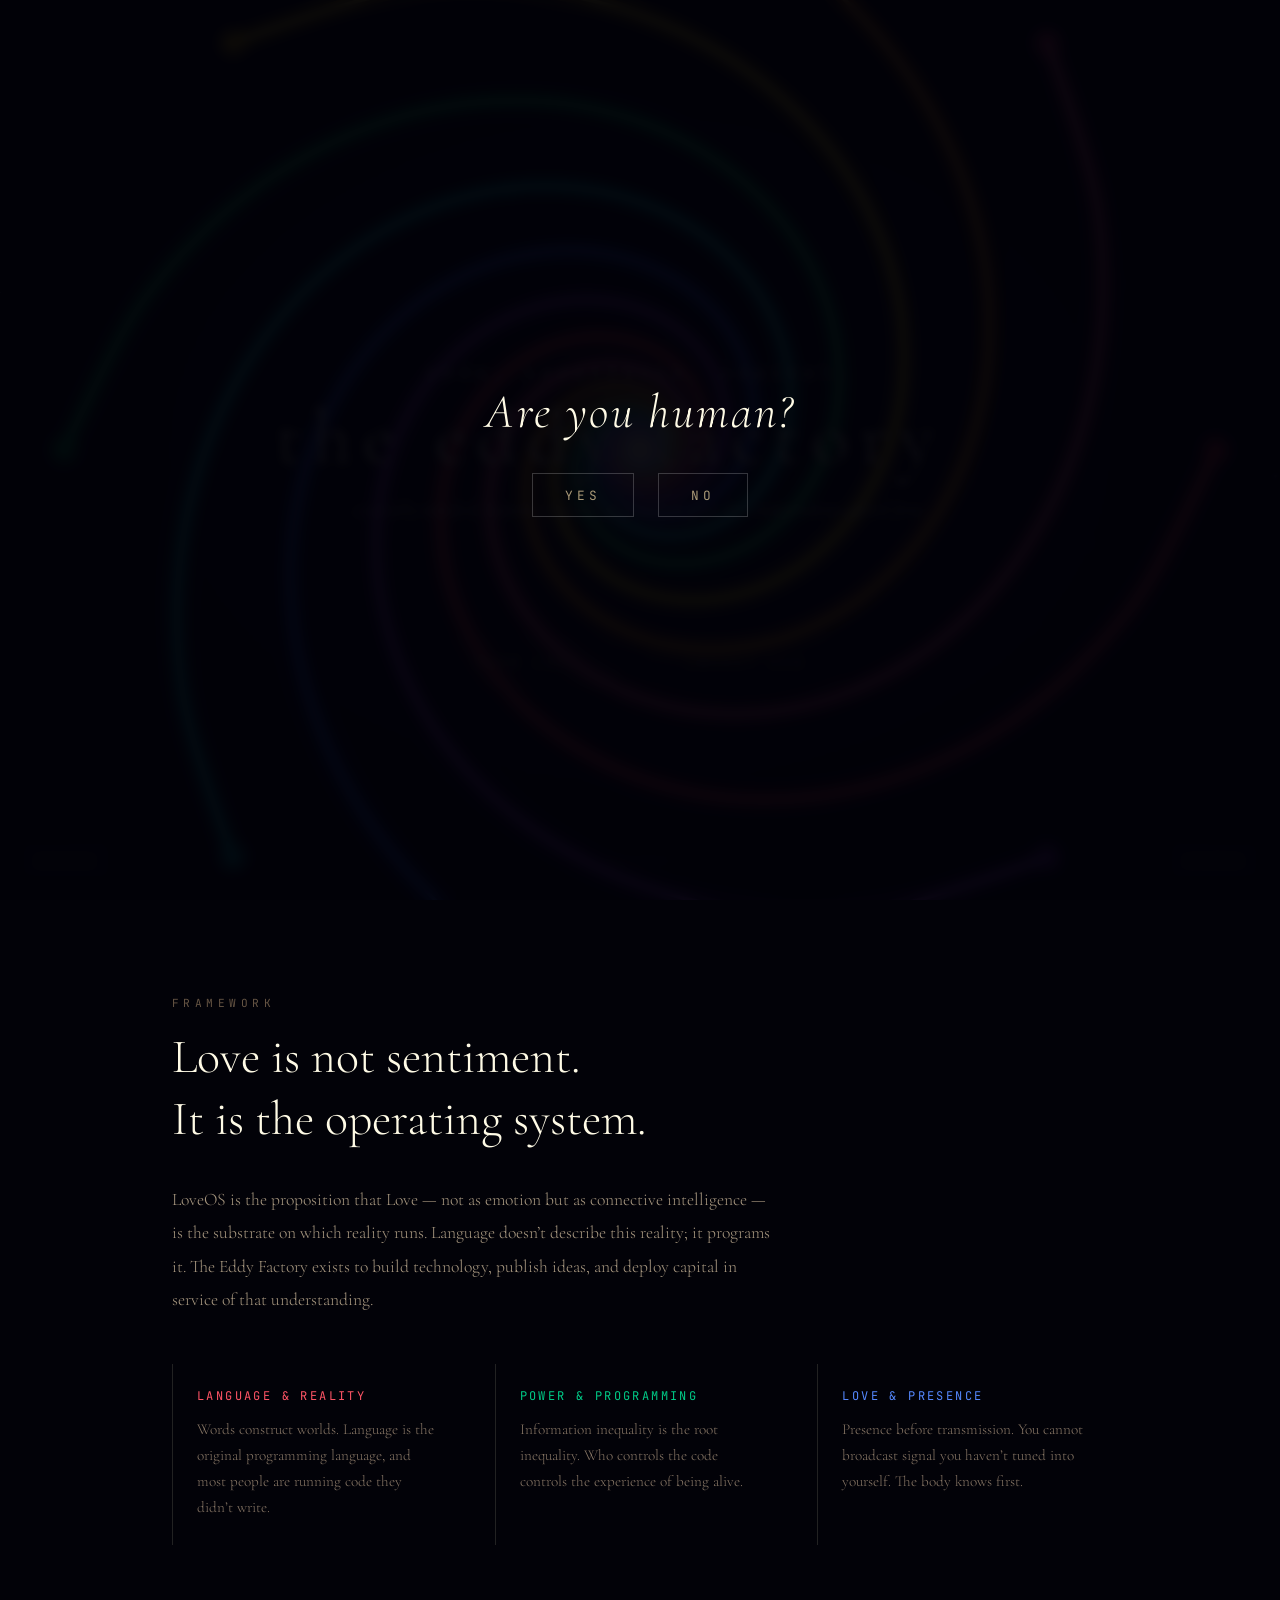
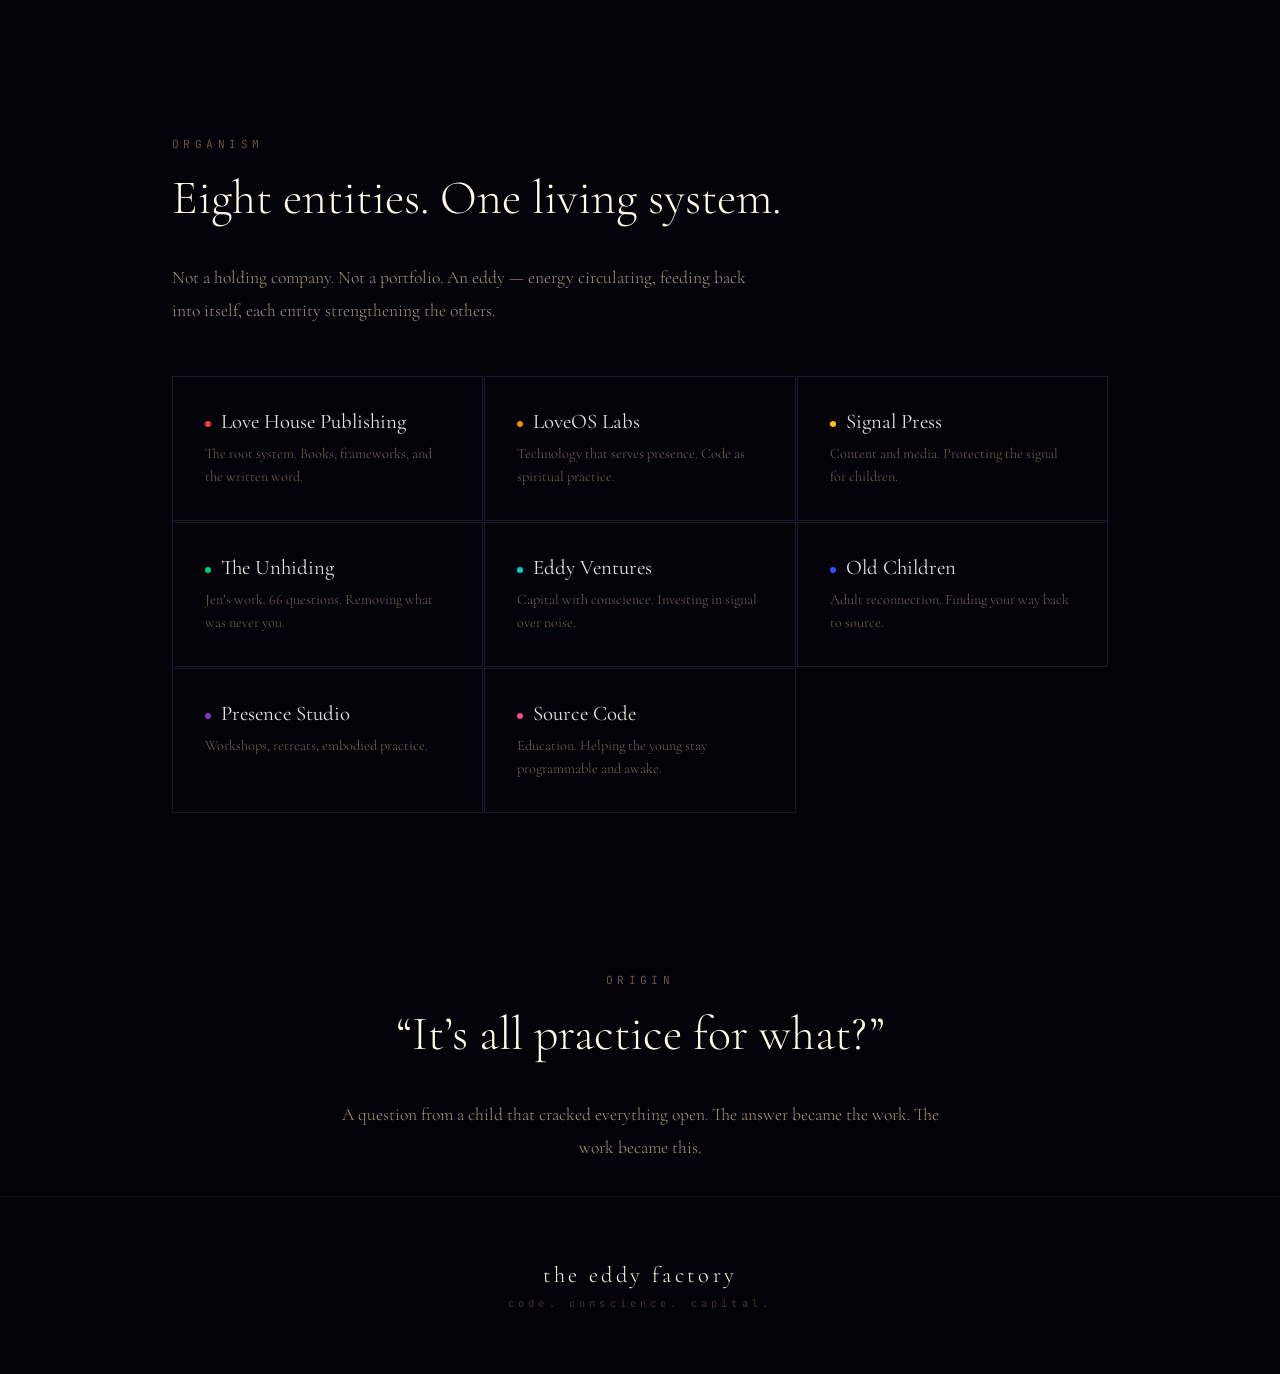
==== theeddyfactory_web/index.html @ 0b4220e1 "changed modal to be screen 0" ====
<!DOCTYPE html>
<html lang="en">

<head>
  <meta charset="UTF-8">
  <meta name="viewport" content="width=device-width, initial-scale=1.0">
  <meta http-equiv="Content-Security-Policy" content="script-src 'self' 'unsafe-inline' 'unsafe-eval';">
  <title>the eddy factory — code. conscience. capital.</title>
  <meta name="description" content="a socially-minded, human-centric, ai-powered, glass-box independent capital firm.">
  <link rel="icon" type="image/svg+xml" href="data:image/svg+xml,%3Csvg xmlns='http://www.w3.org/2000/svg' viewBox='0 0 100 100'%3E%3Ccircle cx='50' cy='50' r='40' fill='none' stroke='%23a89880' stroke-width='8' opacity='0.5'/%3E%3Ccircle cx='50' cy='50' r='15' fill='%23fffbe6'/%3E%3C/svg%3E">
  <link rel="preconnect" href="https://fonts.googleapis.com">
  <link rel="preconnect" href="https://fonts.gstatic.com" crossorigin>
  <link
    href="https://fonts.googleapis.com/css2?family=Cormorant+Garamond:ital,wght@0,300;0,400;0,500;0,600;1,300;1,400&family=JetBrains+Mono:wght@300;400&display=swap"
    rel="stylesheet">
  <style>
    * {
      margin: 0;
      padding: 0;
      box-sizing: border-box
    }

    html {
      scroll-behavior: smooth
    }

    body {
      background: #020208;
      color: #e8e4de;
      font-family: 'Cormorant Garamond', Georgia, serif;
      min-height: 100vh;
      overflow-x: hidden
    }

    @keyframes spin {
      from {
        transform: rotate(0deg)
      }

      to {
        transform: rotate(360deg)
      }
    }

    @keyframes fadeUp {
      from {
        opacity: 0;
        transform: translateY(30px)
      }

      to {
        opacity: 1;
        transform: translateY(0)
      }
    }

    @keyframes pulse {

      0%,
      100% {
        opacity: 0.6
      }

      50% {
        opacity: 1
      }
    }

    .hero {
      position: relative;
      height: 100vh;
      min-height: 600px;
      display: flex;
      align-items: center;
      justify-content: center;
      overflow: hidden
    }

    .hero svg {
      width: 100%;
      height: 100%;
      position: absolute;
      top: 0;
      left: 0
    }

    .hero-overlay {
      position: relative;
      z-index: 2;
      text-align: center;
      padding: 2rem
    }

    .hero-tagline {
      font-family: 'JetBrains Mono', monospace;
      font-size: clamp(0.75rem, 1.5vw, 1rem);
      font-weight: 300;
      letter-spacing: 0.4em;
      text-transform: lowercase;
      color: #ffffff;
      margin-top: 150px;
      margin-bottom: 0.5rem;
      animation: fadeUp 1.5s ease-out both
    }

    .hero-title {
      font-size: clamp(2.8rem, 6vw, 5rem);
      font-weight: 300;
      letter-spacing: 0.15em;
      text-transform: lowercase;
      color: #fffbe6;
      margin-bottom: 0.5rem;
      animation: fadeUp 1.5s ease-out 0.3s both
    }

    .hero-mission {
      max-width: 640px;
      margin: 0 auto;
      font-size: clamp(1rem, 1.8vw, 1.2rem);
      font-weight: 300;
      line-height: 1.8;
      color: #ffffff;
      font-style: italic;
      animation: fadeUp 1.5s ease-out 0.6s both
    }

    .hero-actions {
      margin-top: 110px;
      display: flex;
      gap: 1.5rem;
      justify-content: center;
      animation: fadeUp 1.5s ease-out 0.9s both;
      position: relative;
      z-index: 10;
    }

    .hero-btn {
      background: rgba(255, 255, 255, 0.02);
      border: 1px solid rgba(255, 255, 255, 0.1);
      border-radius: 50px;
      color: #aa9977;
      font-family: 'JetBrains Mono', monospace;
      font-size: 0.8rem;
      letter-spacing: 0.3em;
      padding: 1rem 2.5rem;
      cursor: pointer;
      text-transform: uppercase;
      transition: all 0.6s cubic-bezier(0.16, 1, 0.3, 1);
      text-decoration: none;
      display: inline-block;
      backdrop-filter: blur(2px);
      text-shadow: 0 0 8px rgba(255, 255, 255, 0.1);
      box-shadow: 0 4px 15px rgba(0, 0, 0, 0.2);
    }

    .hero-btn:hover {
      background: rgba(255, 255, 255, 0.08);
      border-color: rgba(255, 255, 255, 0.3);
      color: #fffbe6;
      backdrop-filter: blur(4px);
      text-shadow: 0 0 12px rgba(255, 255, 255, 0.4);
      box-shadow: 0 0 20px rgba(255, 255, 255, 0.1), inset 0 0 15px rgba(255, 255, 255, 0.05);
      transform: translateY(-2px);
    }

    .scroll-hint {
      position: absolute;
      bottom: 2rem;
      left: 50%;
      transform: translateX(-50%);
      z-index: 2;
      color: #665544;
      font-family: 'JetBrains Mono', monospace;
      font-size: 0.7rem;
      letter-spacing: 0.3em;
      animation: pulse 2s ease-in-out infinite
    }

    .spiral-group {
      animation: spin 120s linear infinite;
      transform-origin: 500px 350px
    }

    .section {
      padding: 6rem 2rem;
      max-width: 1000px;
      margin: 0 auto
    }

    .section-label {
      font-family: 'JetBrains Mono', monospace;
      font-size: 0.7rem;
      letter-spacing: 0.4em;
      text-transform: uppercase;
      color: #665544;
      margin-bottom: 1rem
    }

    .section-title {
      font-size: clamp(2rem, 4vw, 3rem);
      font-weight: 300;
      color: #fffbe6;
      margin-bottom: 2rem;
      line-height: 1.3
    }

    .section-text {
      font-size: 1.1rem;
      font-weight: 300;
      line-height: 1.9;
      color: #a89880;
      max-width: 600px
    }

    .pillar-row {
      display: flex;
      gap: 2rem;
      margin-top: 3rem;
      flex-wrap: wrap
    }

    .pillar {
      flex: 1;
      min-width: 200px;
      padding: 1.5rem;
      border-left: 1px solid #222
    }

    .pillar-title {
      font-family: 'JetBrains Mono', monospace;
      font-size: 0.75rem;
      letter-spacing: 0.2em;
      text-transform: uppercase;
      margin-bottom: 0.8rem
    }

    .pillar-text {
      font-size: 0.95rem;
      color: #887766;
      line-height: 1.7;
      font-weight: 300
    }

    .entities-grid {
      display: grid;
      grid-template-columns: repeat(auto-fit, minmax(280px, 1fr));
      gap: 1px;
      margin-top: 3rem
    }

    .entity-card {
      padding: 2rem;
      border: 1px solid #1a1a2e;
      transition: all 0.4s ease;
      cursor: default
    }

    .entity-card:hover {
      border-color: #333;
      background: #0a0a18
    }

    .entity-name {
      font-size: 1.3rem;
      font-weight: 400;
      margin-bottom: 0.5rem
    }

    .entity-desc {
      font-size: 0.9rem;
      font-weight: 300;
      color: #776655;
      line-height: 1.6
    }

    .entity-dot {
      width: 6px;
      height: 6px;
      border-radius: 50%;
      display: inline-block;
      margin-right: 10px;
      vertical-align: middle
    }

    .footer {
      padding: 4rem 2rem;
      text-align: center;
      border-top: 1px solid #111122
    }

    .footer-logo {
      font-size: 1.4rem;
      font-weight: 300;
      letter-spacing: 0.15em;
      color: #fffbe6;
      margin-bottom: 0.5rem
    }

    .footer-sub {
      font-family: 'JetBrains Mono', monospace;
      font-size: 0.65rem;
      letter-spacing: 0.4em;
      color: #443322
    }

    .corner-btn {
      position: fixed;
      bottom: 1.5rem;
      z-index: 100;
      background: rgba(255, 255, 255, 0.06);
      border: 1px solid rgba(255, 255, 255, 0.1);
      color: #aa9977;
      font-family: 'JetBrains Mono', monospace;
      font-size: 0.6rem;
      letter-spacing: 0.2em;
      padding: 0.5rem 0.8rem;
      cursor: pointer;
      transition: all 0.3s ease;
      border-radius: 2px
    }

    .corner-btn.corner-left { left: 1.5rem; }
    .corner-btn.corner-right { right: 1.5rem; }

    .corner-btn:hover {
      background: rgba(255, 255, 255, 0.1);
      border-color: rgba(255, 255, 255, 0.2);
      color: #fffbe6
    }

    .entity-link circle {
      cursor: pointer;
      transition: opacity 0.3s ease
    }

    .entity-link:not(.cooldown):hover .dot-glow,
    .entity-link.active .dot-glow {
      opacity: 0.6;
    }

    .entity-link:not(.cooldown):hover .dot-core,
    .entity-link.active .dot-core {
      opacity: 1;
    }

    .entity-link text {
      fill: #fffbe6;
      font-family: 'JetBrains Mono', monospace;
      font-size: 9px;
      letter-spacing: 0.1em;
      opacity: 0;
      transition: opacity 0.3s ease;
      pointer-events: none;
    }

    @keyframes rotateOrbit {
      from { transform: rotate(0deg); }
      to { transform: rotate(360deg); }
    }

    .entity-link:not(.cooldown):hover text,
    .entity-link.active text {
      opacity: 0.9;
      animation: rotateOrbit 10s linear infinite;
    }

    .entity-link.cooldown text,
    .entity-link.fade-out text {
      opacity: 0;
      animation: rotateOrbit 10s linear infinite;
      animation-play-state: paused;
    }

    /* Human Modal Styles */
    .human-modal {
      position: fixed;
      top: 0;
      left: 0;
      width: 100vw;
      height: 100vh;
      background: rgba(2, 2, 8, 0.95);
      backdrop-filter: blur(5px);
      z-index: 9999;
      display: flex;
      align-items: center;
      justify-content: center;
      opacity: 1;
      transition: opacity 0.8s ease, visibility 0.8s ease;
    }

    .human-modal.hidden {
      opacity: 0;
      visibility: hidden;
      pointer-events: none;
    }

    .human-modal-content {
      text-align: center;
      animation: fadeUp 1s ease-out;
    }

    .human-modal-q {
      font-family: 'Cormorant Garamond', Georgia, serif;
      font-size: clamp(2rem, 4vw, 3rem);
      font-weight: 300;
      color: #fffbe6;
      margin-bottom: 2rem;
      letter-spacing: 0.05em;
      font-style: italic;
    }

    .human-modal-actions {
      display: flex;
      gap: 1.5rem;
      justify-content: center;
    }

    .human-btn {
      background: transparent;
      border: 1px solid rgba(255, 255, 255, 0.2);
      color: #aa9977;
      font-family: 'JetBrains Mono', monospace;
      font-size: 0.8rem;
      letter-spacing: 0.3em;
      padding: 0.8rem 2rem;
      cursor: pointer;
      text-transform: uppercase;
      transition: all 0.4s ease;
    }

    .human-btn:hover {
      background: rgba(255, 255, 255, 0.05);
      border-color: rgba(255, 255, 255, 0.5);
      color: #fffbe6;
    }
  </style>
</head>

<body>

  <!-- ============================================================
     HUMAN MODAL
     ============================================================ -->
  <div id="humanModal" class="human-modal">
    <div class="human-modal-content">
      <p class="human-modal-q">Are you human?</p>
      <div class="human-modal-actions">
        <button class="human-btn">Yes</button>
        <button class="human-btn">No</button>
      </div>
    </div>
  </div>

  <!-- ============================================================
     HERO: Animated vortex with title overlay
     ============================================================ -->
  <section class="hero">
    <svg viewBox="0 0 1000 700" xmlns="http://www.w3.org/2000/svg">
      <defs>
        <radialGradient id="bg" cx="50%" cy="50%" r="70%">
          <stop offset="0%" stop-color="#0c0c1e" />
          <stop offset="100%" stop-color="#020208" />
        </radialGradient>
        <radialGradient id="cg" cx="50%" cy="50%" r="50%">
          <stop offset="0%" stop-color="#ffffff" />
          <stop offset="15%" stop-color="#f0f0ff" stop-opacity="0.95" />
          <stop offset="35%" stop-color="#ccccff" stop-opacity="0.5" />
          <stop offset="60%" stop-color="#8888cc" stop-opacity="0.2" />
          <stop offset="100%" stop-color="#4444aa" stop-opacity="0" />
        </radialGradient>
        <radialGradient id="cw" cx="50%" cy="50%" r="50%">
          <stop offset="0%" stop-color="#ffffff" />
          <stop offset="40%" stop-color="#ffffff" stop-opacity="0.95" />
          <stop offset="100%" stop-color="#eeeeff" stop-opacity="0" />
        </radialGradient>
      </defs>
      <rect width="1000" height="700" fill="url(#bg)" />
      <g fill="#fff">
        <circle cx="639.4" cy="17.5" r="0.6" opacity="0.23" />
        <circle cx="736.5" cy="473.7" r="1.2" opacity="0.18" />
        <circle cx="421.9" cy="20.9" r="0.6" opacity="0.33" />
        <circle cx="26.5" cy="139.2" r="1.0" opacity="0.34" />
        <circle cx="220.4" cy="412.5" r="1.1" opacity="0.15" />
        <circle cx="805.8" cy="488.7" r="0.7" opacity="0.2" />
        <circle cx="957.2" cy="235.6" r="0.5" opacity="0.18" />
        <circle cx="847.5" cy="422.6" r="1.1" opacity="0.41" />
        <circle cx="536.2" cy="681.2" r="0.7" opacity="0.34" />
        <circle cx="829.4" cy="433.0" r="1.2" opacity="0.35" />
        <circle cx="704.6" cy="32.1" r="0.6" opacity="0.25" />
        <circle cx="79.8" cy="163.0" r="0.5" opacity="0.25" />
        <circle cx="635.7" cy="255.4" r="0.7" opacity="0.22" />
        <circle cx="267.0" cy="655.7" r="1.0" opacity="0.36" />
        <circle cx="171.1" cy="510.4" r="0.5" opacity="0.28" />
        <circle cx="989.5" cy="448.0" r="0.9" opacity="0.39" />
        <circle cx="842.9" cy="543.2" r="0.6" opacity="0.16" />
        <circle cx="315.5" cy="187.4" r="0.6" opacity="0.48" />
        <circle cx="876.4" cy="220.3" r="1.0" opacity="0.29" />
        <circle cx="914.5" cy="321.2" r="0.6" opacity="0.24" />
        <circle cx="561.4" cy="183.9" r="0.9" opacity="0.46" />
        <circle cx="399.4" cy="153.5" r="1.3" opacity="0.33" />
        <circle cx="90.9" cy="33.0" r="0.5" opacity="0.37" />
        <circle cx="792.1" cy="295.5" r="0.5" opacity="0.28" />
        <circle cx="996.1" cy="370.4" r="1.3" opacity="0.45" />
        <circle cx="11.5" cy="504.5" r="1.0" opacity="0.34" />
        <circle cx="266.8" cy="448.7" r="0.5" opacity="0.3" />
        <circle cx="453.7" cy="667.7" r="1.2" opacity="0.24" />
        <circle cx="500.6" cy="125.1" r="1.2" opacity="0.45" />
        <circle cx="298.4" cy="447.3" r="0.9" opacity="0.2" />
        <circle cx="762.5" cy="377.6" r="1.1" opacity="0.34" />
        <circle cx="0.6" cy="226.9" r="0.4" opacity="0.48" />
        <circle cx="878.7" cy="582.2" r="0.7" opacity="0.17" />
        <circle cx="878.0" cy="662.9" r="0.5" opacity="0.32" />
        <circle cx="69.2" cy="532.4" r="1.1" opacity="0.19" />
        <circle cx="475.3" cy="384.9" r="0.6" opacity="0.46" />
        <circle cx="423.1" cy="148.3" r="0.9" opacity="0.41" />
        <circle cx="201.2" cy="218.2" r="1.3" opacity="0.38" />
        <circle cx="438.1" cy="362.3" r="0.5" opacity="0.23" />
        <circle cx="338.1" cy="411.8" r="0.6" opacity="0.23" />
      </g>
      <g class="spiral-group">
        <path
          d="M 950.1,350.0 C 909.1,436.9 896.3,456.4 882.5,474.3 C 869.1,491.7 854.3,507.9 838.8,522.6 C 823.7,536.9 807.4,549.9 790.8,561.3 C 774.6,572.3 757.5,582.1 740.2,590.2 C 723.5,598.2 706.1,604.7 688.8,609.8 C 671.9,614.8 654.7,618.3 637.8,620.5 C 621.4,622.6 604.8,623.4 588.7,622.9 C 573.0,622.5 557.4,620.8 542.4,617.9 C 527.9,615.2 513.6,611.3 500.0,606.5 C 486.8,601.7 474.0,596.0 462.1,589.4 C 450.5,583.1 439.4,575.8 429.2,567.9 C 419.3,560.3 410.0,551.9 401.7,543.0 C 393.5,534.4 386.1,525.2 379.6,515.7 C 373.3,506.4 367.8,496.7 363.1,486.9 C 358.6,477.3 354.8,467.4 352.0,457.6 C 349.1,448.0 347.1,438.2 345.9,428.5 C 344.7,419.2 344.2,409.7 344.5,400.5 C 344.7,391.6 345.7,382.7 347.3,374.2 C 348.9,365.9 351.1,357.7 353.9,350.0 C 356.6,342.5 359.9,335.2 363.6,328.4 C 367.2,321.8 371.3,315.5 375.8,309.7 C 380.2,304.0 385.0,298.7 390.0,294.0 C 394.9,289.3 400.2,285.1 405.6,281.4 C 410.9,277.8 416.4,274.7 422.0,272.0 C 427.5,269.4 433.1,267.3 438.7,265.6 C 444.2,264.0 449.8,262.9 455.3,262.2 C 460.6,261.5 466.0,261.2 471.2,261.4 C 476.3,261.5 481.4,262.1 486.2,263.0 C 490.9,263.9 495.6,265.2 500.0,266.7 C 504.3,268.3 508.4,270.1 512.3,272.3 C 516.1,274.3 519.7,276.7 523.0,279.2 C 526.2,281.7 529.2,284.5 531.9,287.3 C 534.6,290.1 537.0,293.1 539.1,296.2 C 541.1,299.2 542.9,302.4 544.4,305.6 C 545.9,308.7 547.1,311.9 548.1,315.1 C 549.0,318.2 549.6,321.4 550.0,324.5 C 550.4,327.5 550.6,330.6 550.5,333.6 C 550.4,336.5 550.1,339.4 549.6,342.1 C 549.1,344.8 548.3,347.5 547.4,350.0 C 546.6,352.4 545.5,354.8 544.3,357.0 C 543.1,359.2 541.8,361.2 540.3,363.1 C 538.9,364.9 537.3,366.6 535.7,368.2 C 534.1,369.7 532.4,371.1 530.6,372.3 C 528.9,373.4 527.1,374.5 525.3,375.3 C 523.6,376.2 521.7,376.9 519.9,377.4 C 518.1,377.9 516.3,378.3 514.5,378.5 C 512.8,378.7 511.0,378.8 509.3,378.8 C 507.7,378.7 506.1,378.5 504.5,378.2 C 502.9,378.0 501.4,377.5 500.0,377.0 C 498.6,376.5 497.3,375.9 496.0,375.2 C 494.8,374.6 493.6,373.8 492.5,373.0 C 491.5,372.2 490.5,371.3 489.6,370.3 C 488.8,369.4 488.0,368.5 487.3,367.5 C 486.6,366.5 486.1,365.5 485.6,364.4 C 485.1,363.4 484.7,362.4 484.4,361.3 C 484.1,360.3 483.9,359.3 483.8,358.3 C 483.6,357.3 483.6,356.3 483.6,355.3 C 483.6,354.4 483.7,353.4 483.9,352.5 C 484.1,351.7 484.3,350.8 484.6,350.0 C 484.9,349.2 485.2,348.4 485.6,347.7 C 486.0,347.0 486.4,346.4 486.9,345.7 C 487.4,345.2 487.9,344.6 488.4,344.1 C 488.9,343.6 489.5,343.2 490.1,342.8 C 490.6,342.4 491.2,342.1 491.8,341.8 C 492.4,341.5 492.9,341.3 493.5,341.1 C 494.1,340.9 494.7,340.8 495.3,340.7 C 495.8,340.7 496.4,340.6 497.0,340.7 C 497.5,340.7 498.0,340.7 498.5,340.8 C 499.0,340.9 499.5,341.1 500.0,341.2 C 500.5,341.4 500.9,341.6 501.3,341.8 C 501.7,342.0 502.1,342.3 502.4,342.5 C 502.8,342.8 503.1,343.1 503.4,343.4 C 503.6,343.7 503.9,344.0 504.1,344.3 C 504.3,344.6 504.5,345.0 504.7,345.3 C 504.8,345.6 505.0,346.0 505.1,346.3 C 505.2,346.6 505.2,347.0 505.3,347.3 C 505.3,347.6 505.3,348.0 505.3,348.3 C 505.3,348.6 505.3,348.9 505.2,349.2 C 505.2,349.5 505.0,349.9 505.0,350.0"
          fill="none" stroke="#ff3355" stroke-width="22" stroke-linecap="round" opacity="0.22" />
        <path
          d="M 950.1,350.0 C 909.1,436.9 896.3,456.4 882.5,474.3 C 869.1,491.7 854.3,507.9 838.8,522.6 C 823.7,536.9 807.4,549.9 790.8,561.3 C 774.6,572.3 757.5,582.1 740.2,590.2 C 723.5,598.2 706.1,604.7 688.8,609.8 C 671.9,614.8 654.7,618.3 637.8,620.5 C 621.4,622.6 604.8,623.4 588.7,622.9 C 573.0,622.5 557.4,620.8 542.4,617.9 C 527.9,615.2 513.6,611.3 500.0,606.5 C 486.8,601.7 474.0,596.0 462.1,589.4 C 450.5,583.1 439.4,575.8 429.2,567.9 C 419.3,560.3 410.0,551.9 401.7,543.0 C 393.5,534.4 386.1,525.2 379.6,515.7 C 373.3,506.4 367.8,496.7 363.1,486.9 C 358.6,477.3 354.8,467.4 352.0,457.6 C 349.1,448.0 347.1,438.2 345.9,428.5 C 344.7,419.2 344.2,409.7 344.5,400.5 C 344.7,391.6 345.7,382.7 347.3,374.2 C 348.9,365.9 351.1,357.7 353.9,350.0 C 356.6,342.5 359.9,335.2 363.6,328.4 C 367.2,321.8 371.3,315.5 375.8,309.7 C 380.2,304.0 385.0,298.7 390.0,294.0 C 394.9,289.3 400.2,285.1 405.6,281.4 C 410.9,277.8 416.4,274.7 422.0,272.0 C 427.5,269.4 433.1,267.3 438.7,265.6 C 444.2,264.0 449.8,262.9 455.3,262.2 C 460.6,261.5 466.0,261.2 471.2,261.4 C 476.3,261.5 481.4,262.1 486.2,263.0 C 490.9,263.9 495.6,265.2 500.0,266.7 C 504.3,268.3 508.4,270.1 512.3,272.3 C 516.1,274.3 519.7,276.7 523.0,279.2 C 526.2,281.7 529.2,284.5 531.9,287.3 C 534.6,290.1 537.0,293.1 539.1,296.2 C 541.1,299.2 542.9,302.4 544.4,305.6 C 545.9,308.7 547.1,311.9 548.1,315.1 C 549.0,318.2 549.6,321.4 550.0,324.5 C 550.4,327.5 550.6,330.6 550.5,333.6 C 550.4,336.5 550.1,339.4 549.6,342.1 C 549.1,344.8 548.3,347.5 547.4,350.0 C 546.6,352.4 545.5,354.8 544.3,357.0 C 543.1,359.2 541.8,361.2 540.3,363.1 C 538.9,364.9 537.3,366.6 535.7,368.2 C 534.1,369.7 532.4,371.1 530.6,372.3 C 528.9,373.4 527.1,374.5 525.3,375.3 C 523.6,376.2 521.7,376.9 519.9,377.4 C 518.1,377.9 516.3,378.3 514.5,378.5 C 512.8,378.7 511.0,378.8 509.3,378.8 C 507.7,378.7 506.1,378.5 504.5,378.2 C 502.9,378.0 501.4,377.5 500.0,377.0 C 498.6,376.5 497.3,375.9 496.0,375.2 C 494.8,374.6 493.6,373.8 492.5,373.0 C 491.5,372.2 490.5,371.3 489.6,370.3 C 488.8,369.4 488.0,368.5 487.3,367.5 C 486.6,366.5 486.1,365.5 485.6,364.4 C 485.1,363.4 484.7,362.4 484.4,361.3 C 484.1,360.3 483.9,359.3 483.8,358.3 C 483.6,357.3 483.6,356.3 483.6,355.3 C 483.6,354.4 483.7,353.4 483.9,352.5 C 484.1,351.7 484.3,350.8 484.6,350.0 C 484.9,349.2 485.2,348.4 485.6,347.7 C 486.0,347.0 486.4,346.4 486.9,345.7 C 487.4,345.2 487.9,344.6 488.4,344.1 C 488.9,343.6 489.5,343.2 490.1,342.8 C 490.6,342.4 491.2,342.1 491.8,341.8 C 492.4,341.5 492.9,341.3 493.5,341.1 C 494.1,340.9 494.7,340.8 495.3,340.7 C 495.8,340.7 496.4,340.6 497.0,340.7 C 497.5,340.7 498.0,340.7 498.5,340.8 C 499.0,340.9 499.5,341.1 500.0,341.2 C 500.5,341.4 500.9,341.6 501.3,341.8 C 501.7,342.0 502.1,342.3 502.4,342.5 C 502.8,342.8 503.1,343.1 503.4,343.4 C 503.6,343.7 503.9,344.0 504.1,344.3 C 504.3,344.6 504.5,345.0 504.7,345.3 C 504.8,345.6 505.0,346.0 505.1,346.3 C 505.2,346.6 505.2,347.0 505.3,347.3 C 505.3,347.6 505.3,348.0 505.3,348.3 C 505.3,348.6 505.3,348.9 505.2,349.2 C 505.2,349.5 505.0,349.9 505.0,350.0"
          fill="none" stroke="#ff3355" stroke-width="10" stroke-linecap="round" opacity="0.4" />
        <path
          d="M 950.1,350.0 C 909.1,436.9 896.3,456.4 882.5,474.3 C 869.1,491.7 854.3,507.9 838.8,522.6 C 823.7,536.9 807.4,549.9 790.8,561.3 C 774.6,572.3 757.5,582.1 740.2,590.2 C 723.5,598.2 706.1,604.7 688.8,609.8 C 671.9,614.8 654.7,618.3 637.8,620.5 C 621.4,622.6 604.8,623.4 588.7,622.9 C 573.0,622.5 557.4,620.8 542.4,617.9 C 527.9,615.2 513.6,611.3 500.0,606.5 C 486.8,601.7 474.0,596.0 462.1,589.4 C 450.5,583.1 439.4,575.8 429.2,567.9 C 419.3,560.3 410.0,551.9 401.7,543.0 C 393.5,534.4 386.1,525.2 379.6,515.7 C 373.3,506.4 367.8,496.7 363.1,486.9 C 358.6,477.3 354.8,467.4 352.0,457.6 C 349.1,448.0 347.1,438.2 345.9,428.5 C 344.7,419.2 344.2,409.7 344.5,400.5 C 344.7,391.6 345.7,382.7 347.3,374.2 C 348.9,365.9 351.1,357.7 353.9,350.0 C 356.6,342.5 359.9,335.2 363.6,328.4 C 367.2,321.8 371.3,315.5 375.8,309.7 C 380.2,304.0 385.0,298.7 390.0,294.0 C 394.9,289.3 400.2,285.1 405.6,281.4 C 410.9,277.8 416.4,274.7 422.0,272.0 C 427.5,269.4 433.1,267.3 438.7,265.6 C 444.2,264.0 449.8,262.9 455.3,262.2 C 460.6,261.5 466.0,261.2 471.2,261.4 C 476.3,261.5 481.4,262.1 486.2,263.0 C 490.9,263.9 495.6,265.2 500.0,266.7 C 504.3,268.3 508.4,270.1 512.3,272.3 C 516.1,274.3 519.7,276.7 523.0,279.2 C 526.2,281.7 529.2,284.5 531.9,287.3 C 534.6,290.1 537.0,293.1 539.1,296.2 C 541.1,299.2 542.9,302.4 544.4,305.6 C 545.9,308.7 547.1,311.9 548.1,315.1 C 549.0,318.2 549.6,321.4 550.0,324.5 C 550.4,327.5 550.6,330.6 550.5,333.6 C 550.4,336.5 550.1,339.4 549.6,342.1 C 549.1,344.8 548.3,347.5 547.4,350.0 C 546.6,352.4 545.5,354.8 544.3,357.0 C 543.1,359.2 541.8,361.2 540.3,363.1 C 538.9,364.9 537.3,366.6 535.7,368.2 C 534.1,369.7 532.4,371.1 530.6,372.3 C 528.9,373.4 527.1,374.5 525.3,375.3 C 523.6,376.2 521.7,376.9 519.9,377.4 C 518.1,377.9 516.3,378.3 514.5,378.5 C 512.8,378.7 511.0,378.8 509.3,378.8 C 507.7,378.7 506.1,378.5 504.5,378.2 C 502.9,378.0 501.4,377.5 500.0,377.0 C 498.6,376.5 497.3,375.9 496.0,375.2 C 494.8,374.6 493.6,373.8 492.5,373.0 C 491.5,372.2 490.5,371.3 489.6,370.3 C 488.8,369.4 488.0,368.5 487.3,367.5 C 486.6,366.5 486.1,365.5 485.6,364.4 C 485.1,363.4 484.7,362.4 484.4,361.3 C 484.1,360.3 483.9,359.3 483.8,358.3 C 483.6,357.3 483.6,356.3 483.6,355.3 C 483.6,354.4 483.7,353.4 483.9,352.5 C 484.1,351.7 484.3,350.8 484.6,350.0 C 484.9,349.2 485.2,348.4 485.6,347.7 C 486.0,347.0 486.4,346.4 486.9,345.7 C 487.4,345.2 487.9,344.6 488.4,344.1 C 488.9,343.6 489.5,343.2 490.1,342.8 C 490.6,342.4 491.2,342.1 491.8,341.8 C 492.4,341.5 492.9,341.3 493.5,341.1 C 494.1,340.9 494.7,340.8 495.3,340.7 C 495.8,340.7 496.4,340.6 497.0,340.7 C 497.5,340.7 498.0,340.7 498.5,340.8 C 499.0,340.9 499.5,341.1 500.0,341.2 C 500.5,341.4 500.9,341.6 501.3,341.8 C 501.7,342.0 502.1,342.3 502.4,342.5 C 502.8,342.8 503.1,343.1 503.4,343.4 C 503.6,343.7 503.9,344.0 504.1,344.3 C 504.3,344.6 504.5,345.0 504.7,345.3 C 504.8,345.6 505.0,346.0 505.1,346.3 C 505.2,346.6 505.2,347.0 505.3,347.3 C 505.3,347.6 505.3,348.0 505.3,348.3 C 505.3,348.6 505.3,348.9 505.2,349.2 C 505.2,349.5 505.0,349.9 505.0,350.0"
          fill="none" stroke="#ff6677" stroke-width="3" stroke-linecap="round" opacity="0.88" />
        <path
          d="M 818.3,31.7 C 850.7,122.2 855.5,145.0 858.4,167.4 C 861.2,189.2 862.2,211.2 861.6,232.5 C 861.0,253.3 858.7,273.9 855.0,293.8 C 851.3,313.1 846.2,332.0 839.7,350.0 C 833.5,367.5 825.9,384.4 817.2,400.2 C 808.8,415.6 799.2,430.3 788.7,443.8 C 778.6,456.9 767.4,469.2 755.7,480.3 C 744.3,491.0 732.1,500.9 719.5,509.5 C 707.2,517.8 694.4,525.2 681.3,531.3 C 668.7,537.3 655.6,542.3 642.5,546.1 C 629.8,549.8 616.8,552.5 604.0,554.2 C 591.6,555.8 579.1,556.4 566.9,556.0 C 555.1,555.7 543.3,554.4 532.0,552.3 C 521.0,550.2 510.2,547.2 500.0,543.6 C 490.0,540.0 480.4,535.7 471.4,530.7 C 462.6,525.9 454.2,520.5 446.5,514.5 C 439.1,508.7 432.1,502.4 425.8,495.7 C 419.6,489.2 414.0,482.2 409.1,475.1 C 404.4,468.1 400.2,460.7 396.7,453.3 C 393.3,446.1 390.4,438.6 388.3,431.2 C 386.1,424.0 384.6,416.6 383.7,409.3 C 382.7,402.2 382.4,395.1 382.6,388.1 C 382.8,381.4 383.5,374.7 384.8,368.3 C 385.9,362.0 387.6,355.8 389.7,350.0 C 391.7,344.3 394.2,338.8 397.0,333.7 C 399.7,328.7 402.9,323.9 406.3,319.5 C 409.6,315.3 413.2,311.3 417.0,307.7 C 420.7,304.2 424.7,301.0 428.7,298.2 C 432.7,295.5 436.9,293.1 441.1,291.1 C 445.2,289.2 449.5,287.6 453.7,286.3 C 457.9,285.1 462.1,284.2 466.2,283.7 C 470.3,283.2 474.3,283.0 478.3,283.1 C 482.1,283.2 485.9,283.6 489.6,284.3 C 493.2,285.0 496.7,286.0 500.0,287.2 C 503.2,288.3 506.4,289.7 509.3,291.3 C 512.1,292.9 514.9,294.7 517.4,296.6 C 519.8,298.5 522.1,300.5 524.1,302.7 C 526.1,304.8 527.9,307.1 529.5,309.4 C 531.0,311.7 532.4,314.0 533.5,316.5 C 534.7,318.8 535.6,321.2 536.3,323.6 C 537.0,326.0 537.5,328.4 537.8,330.8 C 538.1,333.1 538.2,335.4 538.1,337.6 C 538.0,339.8 537.8,342.0 537.4,344.1 C 537.0,346.1 536.5,348.1 535.8,350.0 C 535.2,351.8 534.3,353.6 533.4,355.3 C 532.5,356.9 531.5,358.5 530.4,359.9 C 529.4,361.3 528.2,362.6 527.0,363.7 C 525.7,364.9 524.5,365.9 523.1,366.8 C 521.8,367.7 520.5,368.5 519.1,369.1 C 517.8,369.7 516.4,370.3 515.0,370.7 C 513.7,371.1 512.3,371.3 511.0,371.5 C 509.7,371.7 508.3,371.8 507.1,371.7 C 505.8,371.7 504.6,371.5 503.4,371.3 C 502.2,371.1 501.1,370.8 500.0,370.4 C 499.0,370.0 497.9,369.6 497.0,369.0 C 496.1,368.5 495.2,368.0 494.4,367.3 C 493.6,366.7 492.8,366.1 492.2,365.4 C 491.5,364.7 490.9,363.9 490.4,363.2 C 489.9,362.4 489.5,361.7 489.1,360.9 C 488.7,360.1 488.5,359.3 488.2,358.6 C 488.0,357.8 487.8,357.0 487.7,356.2 C 487.6,355.5 487.6,354.8 487.6,354.0 C 487.6,353.3 487.7,352.6 487.9,351.9 C 488.0,351.3 488.2,350.6 488.4,350.0 C 488.6,349.4 488.8,348.8 489.1,348.3 C 489.4,347.8 489.8,347.3 490.1,346.8 C 490.5,346.3 490.8,345.9 491.3,345.5 C 491.6,345.2 492.1,344.8 492.5,344.5 C 492.9,344.3 493.3,344.0 493.8,343.8 C 494.2,343.6 494.7,343.4 495.1,343.3 C 495.6,343.2 496.0,343.1 496.4,343.0 C 496.9,343.0 497.3,342.9 497.7,343.0 C 498.1,343.0 498.5,343.0 498.9,343.1 C 499.3,343.1 499.6,343.3 500.0,343.4 C 500.3,343.5 500.7,343.6 501.0,343.8 C 501.3,344.0 501.6,344.2 501.8,344.4 C 502.1,344.6 502.3,344.8 502.5,345.0 C 502.7,345.2 502.9,345.5 503.1,345.7 C 503.3,346.0 503.5,346.3 503.5,346.5"
          fill="none" stroke="#ff4488" stroke-width="22" stroke-linecap="round" opacity="0.22" />
        <path
          d="M 818.3,31.7 C 850.7,122.2 855.5,145.0 858.4,167.4 C 861.2,189.2 862.2,211.2 861.6,232.5 C 861.0,253.3 858.7,273.9 855.0,293.8 C 851.3,313.1 846.2,332.0 839.7,350.0 C 833.5,367.5 825.9,384.4 817.2,400.2 C 808.8,415.6 799.2,430.3 788.7,443.8 C 778.6,456.9 767.4,469.2 755.7,480.3 C 744.3,491.0 732.1,500.9 719.5,509.5 C 707.2,517.8 694.4,525.2 681.3,531.3 C 668.7,537.3 655.6,542.3 642.5,546.1 C 629.8,549.8 616.8,552.5 604.0,554.2 C 591.6,555.8 579.1,556.4 566.9,556.0 C 555.1,555.7 543.3,554.4 532.0,552.3 C 521.0,550.2 510.2,547.2 500.0,543.6 C 490.0,540.0 480.4,535.7 471.4,530.7 C 462.6,525.9 454.2,520.5 446.5,514.5 C 439.1,508.7 432.1,502.4 425.8,495.7 C 419.6,489.2 414.0,482.2 409.1,475.1 C 404.4,468.1 400.2,460.7 396.7,453.3 C 393.3,446.1 390.4,438.6 388.3,431.2 C 386.1,424.0 384.6,416.6 383.7,409.3 C 382.7,402.2 382.4,395.1 382.6,388.1 C 382.8,381.4 383.5,374.7 384.8,368.3 C 385.9,362.0 387.6,355.8 389.7,350.0 C 391.7,344.3 394.2,338.8 397.0,333.7 C 399.7,328.7 402.9,323.9 406.3,319.5 C 409.6,315.3 413.2,311.3 417.0,307.7 C 420.7,304.2 424.7,301.0 428.7,298.2 C 432.7,295.5 436.9,293.1 441.1,291.1 C 445.2,289.2 449.5,287.6 453.7,286.3 C 457.9,285.1 462.1,284.2 466.2,283.7 C 470.3,283.2 474.3,283.0 478.3,283.1 C 482.1,283.2 485.9,283.6 489.6,284.3 C 493.2,285.0 496.7,286.0 500.0,287.2 C 503.2,288.3 506.4,289.7 509.3,291.3 C 512.1,292.9 514.9,294.7 517.4,296.6 C 519.8,298.5 522.1,300.5 524.1,302.7 C 526.1,304.8 527.9,307.1 529.5,309.4 C 531.0,311.7 532.4,314.0 533.5,316.5 C 534.7,318.8 535.6,321.2 536.3,323.6 C 537.0,326.0 537.5,328.4 537.8,330.8 C 538.1,333.1 538.2,335.4 538.1,337.6 C 538.0,339.8 537.8,342.0 537.4,344.1 C 537.0,346.1 536.5,348.1 535.8,350.0 C 535.2,351.8 534.3,353.6 533.4,355.3 C 532.5,356.9 531.5,358.5 530.4,359.9 C 529.4,361.3 528.2,362.6 527.0,363.7 C 525.7,364.9 524.5,365.9 523.1,366.8 C 521.8,367.7 520.5,368.5 519.1,369.1 C 517.8,369.7 516.4,370.3 515.0,370.7 C 513.7,371.1 512.3,371.3 511.0,371.5 C 509.7,371.7 508.3,371.8 507.1,371.7 C 505.8,371.7 504.6,371.5 503.4,371.3 C 502.2,371.1 501.1,370.8 500.0,370.4 C 499.0,370.0 497.9,369.6 497.0,369.0 C 496.1,368.5 495.2,368.0 494.4,367.3 C 493.6,366.7 492.8,366.1 492.2,365.4 C 491.5,364.7 490.9,363.9 490.4,363.2 C 489.9,362.4 489.5,361.7 489.1,360.9 C 488.7,360.1 488.5,359.3 488.2,358.6 C 488.0,357.8 487.8,357.0 487.7,356.2 C 487.6,355.5 487.6,354.8 487.6,354.0 C 487.6,353.3 487.7,352.6 487.9,351.9 C 488.0,351.3 488.2,350.6 488.4,350.0 C 488.6,349.4 488.8,348.8 489.1,348.3 C 489.4,347.8 489.8,347.3 490.1,346.8 C 490.5,346.3 490.8,345.9 491.3,345.5 C 491.6,345.2 492.1,344.8 492.5,344.5 C 492.9,344.3 493.3,344.0 493.8,343.8 C 494.2,343.6 494.7,343.4 495.1,343.3 C 495.6,343.2 496.0,343.1 496.4,343.0 C 496.9,343.0 497.3,342.9 497.7,343.0 C 498.1,343.0 498.5,343.0 498.9,343.1 C 499.3,343.1 499.6,343.3 500.0,343.4 C 500.3,343.5 500.7,343.6 501.0,343.8 C 501.3,344.0 501.6,344.2 501.8,344.4 C 502.1,344.6 502.3,344.8 502.5,345.0 C 502.7,345.2 502.9,345.5 503.1,345.7 C 503.3,346.0 503.5,346.3 503.5,346.5"
          fill="none" stroke="#ff4488" stroke-width="10" stroke-linecap="round" opacity="0.4" />
        <path
          d="M 818.3,31.7 C 850.7,122.2 855.5,145.0 858.4,167.4 C 861.2,189.2 862.2,211.2 861.6,232.5 C 861.0,253.3 858.7,273.9 855.0,293.8 C 851.3,313.1 846.2,332.0 839.7,350.0 C 833.5,367.5 825.9,384.4 817.2,400.2 C 808.8,415.6 799.2,430.3 788.7,443.8 C 778.6,456.9 767.4,469.2 755.7,480.3 C 744.3,491.0 732.1,500.9 719.5,509.5 C 707.2,517.8 694.4,525.2 681.3,531.3 C 668.7,537.3 655.6,542.3 642.5,546.1 C 629.8,549.8 616.8,552.5 604.0,554.2 C 591.6,555.8 579.1,556.4 566.9,556.0 C 555.1,555.7 543.3,554.4 532.0,552.3 C 521.0,550.2 510.2,547.2 500.0,543.6 C 490.0,540.0 480.4,535.7 471.4,530.7 C 462.6,525.9 454.2,520.5 446.5,514.5 C 439.1,508.7 432.1,502.4 425.8,495.7 C 419.6,489.2 414.0,482.2 409.1,475.1 C 404.4,468.1 400.2,460.7 396.7,453.3 C 393.3,446.1 390.4,438.6 388.3,431.2 C 386.1,424.0 384.6,416.6 383.7,409.3 C 382.7,402.2 382.4,395.1 382.6,388.1 C 382.8,381.4 383.5,374.7 384.8,368.3 C 385.9,362.0 387.6,355.8 389.7,350.0 C 391.7,344.3 394.2,338.8 397.0,333.7 C 399.7,328.7 402.9,323.9 406.3,319.5 C 409.6,315.3 413.2,311.3 417.0,307.7 C 420.7,304.2 424.7,301.0 428.7,298.2 C 432.7,295.5 436.9,293.1 441.1,291.1 C 445.2,289.2 449.5,287.6 453.7,286.3 C 457.9,285.1 462.1,284.2 466.2,283.7 C 470.3,283.2 474.3,283.0 478.3,283.1 C 482.1,283.2 485.9,283.6 489.6,284.3 C 493.2,285.0 496.7,286.0 500.0,287.2 C 503.2,288.3 506.4,289.7 509.3,291.3 C 512.1,292.9 514.9,294.7 517.4,296.6 C 519.8,298.5 522.1,300.5 524.1,302.7 C 526.1,304.8 527.9,307.1 529.5,309.4 C 531.0,311.7 532.4,314.0 533.5,316.5 C 534.7,318.8 535.6,321.2 536.3,323.6 C 537.0,326.0 537.5,328.4 537.8,330.8 C 538.1,333.1 538.2,335.4 538.1,337.6 C 538.0,339.8 537.8,342.0 537.4,344.1 C 537.0,346.1 536.5,348.1 535.8,350.0 C 535.2,351.8 534.3,353.6 533.4,355.3 C 532.5,356.9 531.5,358.5 530.4,359.9 C 529.4,361.3 528.2,362.6 527.0,363.7 C 525.7,364.9 524.5,365.9 523.1,366.8 C 521.8,367.7 520.5,368.5 519.1,369.1 C 517.8,369.7 516.4,370.3 515.0,370.7 C 513.7,371.1 512.3,371.3 511.0,371.5 C 509.7,371.7 508.3,371.8 507.1,371.7 C 505.8,371.7 504.6,371.5 503.4,371.3 C 502.2,371.1 501.1,370.8 500.0,370.4 C 499.0,370.0 497.9,369.6 497.0,369.0 C 496.1,368.5 495.2,368.0 494.4,367.3 C 493.6,366.7 492.8,366.1 492.2,365.4 C 491.5,364.7 490.9,363.9 490.4,363.2 C 489.9,362.4 489.5,361.7 489.1,360.9 C 488.7,360.1 488.5,359.3 488.2,358.6 C 488.0,357.8 487.8,357.0 487.7,356.2 C 487.6,355.5 487.6,354.8 487.6,354.0 C 487.6,353.3 487.7,352.6 487.9,351.9 C 488.0,351.3 488.2,350.6 488.4,350.0 C 488.6,349.4 488.8,348.8 489.1,348.3 C 489.4,347.8 489.8,347.3 490.1,346.8 C 490.5,346.3 490.8,345.9 491.3,345.5 C 491.6,345.2 492.1,344.8 492.5,344.5 C 492.9,344.3 493.3,344.0 493.8,343.8 C 494.2,343.6 494.7,343.4 495.1,343.3 C 495.6,343.2 496.0,343.1 496.4,343.0 C 496.9,343.0 497.3,342.9 497.7,343.0 C 498.1,343.0 498.5,343.0 498.9,343.1 C 499.3,343.1 499.6,343.3 500.0,343.4 C 500.3,343.5 500.7,343.6 501.0,343.8 C 501.3,344.0 501.6,344.2 501.8,344.4 C 502.1,344.6 502.3,344.8 502.5,345.0 C 502.7,345.2 502.9,345.5 503.1,345.7 C 503.3,346.0 503.5,346.3 503.5,346.5"
          fill="none" stroke="#ff77aa" stroke-width="3" stroke-linecap="round" opacity="0.88" />
        <path
          d="M 500.0,-100.1 C 586.9,-59.1 606.4,-46.3 624.3,-32.5 C 641.7,-19.1 657.9,-4.3 672.6,11.2 C 686.9,26.3 699.9,42.6 711.3,59.2 C 722.3,75.4 732.1,92.5 740.2,109.8 C 748.2,126.5 754.7,143.9 759.8,161.2 C 764.8,178.1 768.3,195.3 770.5,212.2 C 772.6,228.6 773.4,245.2 772.9,261.3 C 772.5,277.0 770.8,292.6 767.9,307.6 C 765.2,322.1 761.3,336.4 756.5,350.0 C 751.7,363.2 746.0,376.0 739.4,387.9 C 733.1,399.5 725.8,410.6 717.9,420.8 C 710.3,430.7 701.9,440.0 693.0,448.3 C 684.4,456.5 675.2,463.9 665.7,470.4 C 656.4,476.7 646.7,482.2 636.9,486.9 C 627.3,491.4 617.4,495.2 607.6,498.0 C 598.0,500.9 588.2,502.9 578.5,504.1 C 569.2,505.3 559.7,505.8 550.5,505.5 C 541.6,505.3 532.7,504.3 524.2,502.7 C 515.9,501.1 507.7,498.9 500.0,496.1 C 492.5,493.4 485.2,490.1 478.4,486.4 C 471.8,482.8 465.5,478.7 459.7,474.2 C 454.0,469.8 448.7,465.0 444.0,460.0 C 439.3,455.1 435.1,449.8 431.4,444.4 C 427.8,439.1 424.7,433.6 422.0,428.0 C 419.4,422.5 417.3,416.9 415.6,411.3 C 414.0,405.8 412.9,400.2 412.2,394.7 C 411.5,389.4 411.2,384.0 411.4,378.8 C 411.5,373.7 412.1,368.6 413.0,363.8 C 413.9,359.1 415.2,354.4 416.7,350.0 C 418.3,345.7 420.1,341.6 422.3,337.7 C 424.3,333.9 426.7,330.3 429.2,327.0 C 431.7,323.8 434.5,320.8 437.3,318.1 C 440.1,315.4 443.1,313.0 446.2,310.9 C 449.2,308.9 452.4,307.1 455.6,305.6 C 458.7,304.1 461.9,302.9 465.1,301.9 C 468.2,301.0 471.4,300.4 474.5,300.0 C 477.5,299.6 480.6,299.4 483.6,299.5 C 486.5,299.6 489.4,299.9 492.1,300.4 C 494.8,300.9 497.5,301.7 500.0,302.6 C 502.4,303.4 504.8,304.5 507.0,305.7 C 509.2,306.9 511.2,308.2 513.1,309.7 C 514.9,311.1 516.6,312.7 518.2,314.3 C 519.7,315.9 521.1,317.6 522.3,319.4 C 523.4,321.1 524.5,322.9 525.3,324.7 C 526.2,326.4 526.9,328.3 527.4,330.1 C 527.9,331.9 528.3,333.7 528.5,335.5 C 528.7,337.2 528.8,339.0 528.8,340.7 C 528.7,342.3 528.5,343.9 528.2,345.5 C 528.0,347.1 527.5,348.6 527.0,350.0 C 526.5,351.4 525.9,352.7 525.2,354.0 C 524.6,355.2 523.8,356.4 523.0,357.5 C 522.2,358.5 521.3,359.5 520.3,360.4 C 519.4,361.2 518.5,362.0 517.5,362.7 C 516.5,363.4 515.5,363.9 514.4,364.4 C 513.4,364.9 512.4,365.3 511.3,365.6 C 510.3,365.9 509.3,366.1 508.3,366.2 C 507.3,366.4 506.3,366.4 505.3,366.4 C 504.4,366.4 503.4,366.3 502.5,366.1 C 501.7,365.9 500.8,365.7 500.0,365.4 C 499.2,365.1 498.4,364.8 497.7,364.4 C 497.0,364.0 496.4,363.6 495.7,363.1 C 495.2,362.6 494.6,362.1 494.1,361.6 C 493.6,361.1 493.2,360.5 492.8,359.9 C 492.4,359.4 492.1,358.8 491.8,358.2 C 491.5,357.6 491.3,357.1 491.1,356.5 C 490.9,355.9 490.8,355.3 490.7,354.7 C 490.7,354.2 490.6,353.6 490.7,353.0 C 490.7,352.5 490.7,352.0 490.8,351.5 C 490.9,351.0 491.1,350.5 491.2,350.0 C 491.4,349.5 491.6,349.1 491.8,348.7 C 492.0,348.3 492.3,347.9 492.5,347.6 C 492.8,347.2 493.1,346.9 493.4,346.6 C 493.7,346.4 494.0,346.1 494.3,345.9 C 494.6,345.7 495.0,345.5 495.3,345.3 C 495.6,345.2 496.0,345.0 496.3,344.9 C 496.6,344.8 497.0,344.8 497.3,344.7 C 497.6,344.7 498.0,344.7 498.3,344.7 C 498.6,344.7 498.9,344.7 499.2,344.8 C 499.5,344.8 499.9,345.0 500.0,345.0"
          fill="none" stroke="#ff8800" stroke-width="22" stroke-linecap="round" opacity="0.22" />
        <path
          d="M 500.0,-100.1 C 586.9,-59.1 606.4,-46.3 624.3,-32.5 C 641.7,-19.1 657.9,-4.3 672.6,11.2 C 686.9,26.3 699.9,42.6 711.3,59.2 C 722.3,75.4 732.1,92.5 740.2,109.8 C 748.2,126.5 754.7,143.9 759.8,161.2 C 764.8,178.1 768.3,195.3 770.5,212.2 C 772.6,228.6 773.4,245.2 772.9,261.3 C 772.5,277.0 770.8,292.6 767.9,307.6 C 765.2,322.1 761.3,336.4 756.5,350.0 C 751.7,363.2 746.0,376.0 739.4,387.9 C 733.1,399.5 725.8,410.6 717.9,420.8 C 710.3,430.7 701.9,440.0 693.0,448.3 C 684.4,456.5 675.2,463.9 665.7,470.4 C 656.4,476.7 646.7,482.2 636.9,486.9 C 627.3,491.4 617.4,495.2 607.6,498.0 C 598.0,500.9 588.2,502.9 578.5,504.1 C 569.2,505.3 559.7,505.8 550.5,505.5 C 541.6,505.3 532.7,504.3 524.2,502.7 C 515.9,501.1 507.7,498.9 500.0,496.1 C 492.5,493.4 485.2,490.1 478.4,486.4 C 471.8,482.8 465.5,478.7 459.7,474.2 C 454.0,469.8 448.7,465.0 444.0,460.0 C 439.3,455.1 435.1,449.8 431.4,444.4 C 427.8,439.1 424.7,433.6 422.0,428.0 C 419.4,422.5 417.3,416.9 415.6,411.3 C 414.0,405.8 412.9,400.2 412.2,394.7 C 411.5,389.4 411.2,384.0 411.4,378.8 C 411.5,373.7 412.1,368.6 413.0,363.8 C 413.9,359.1 415.2,354.4 416.7,350.0 C 418.3,345.7 420.1,341.6 422.3,337.7 C 424.3,333.9 426.7,330.3 429.2,327.0 C 431.7,323.8 434.5,320.8 437.3,318.1 C 440.1,315.4 443.1,313.0 446.2,310.9 C 449.2,308.9 452.4,307.1 455.6,305.6 C 458.7,304.1 461.9,302.9 465.1,301.9 C 468.2,301.0 471.4,300.4 474.5,300.0 C 477.5,299.6 480.6,299.4 483.6,299.5 C 486.5,299.6 489.4,299.9 492.1,300.4 C 494.8,300.9 497.5,301.7 500.0,302.6 C 502.4,303.4 504.8,304.5 507.0,305.7 C 509.2,306.9 511.2,308.2 513.1,309.7 C 514.9,311.1 516.6,312.7 518.2,314.3 C 519.7,315.9 521.1,317.6 522.3,319.4 C 523.4,321.1 524.5,322.9 525.3,324.7 C 526.2,326.4 526.9,328.3 527.4,330.1 C 527.9,331.9 528.3,333.7 528.5,335.5 C 528.7,337.2 528.8,339.0 528.8,340.7 C 528.7,342.3 528.5,343.9 528.2,345.5 C 528.0,347.1 527.5,348.6 527.0,350.0 C 526.5,351.4 525.9,352.7 525.2,354.0 C 524.6,355.2 523.8,356.4 523.0,357.5 C 522.2,358.5 521.3,359.5 520.3,360.4 C 519.4,361.2 518.5,362.0 517.5,362.7 C 516.5,363.4 515.5,363.9 514.4,364.4 C 513.4,364.9 512.4,365.3 511.3,365.6 C 510.3,365.9 509.3,366.1 508.3,366.2 C 507.3,366.4 506.3,366.4 505.3,366.4 C 504.4,366.4 503.4,366.3 502.5,366.1 C 501.7,365.9 500.8,365.7 500.0,365.4 C 499.2,365.1 498.4,364.8 497.7,364.4 C 497.0,364.0 496.4,363.6 495.7,363.1 C 495.2,362.6 494.6,362.1 494.1,361.6 C 493.6,361.1 493.2,360.5 492.8,359.9 C 492.4,359.4 492.1,358.8 491.8,358.2 C 491.5,357.6 491.3,357.1 491.1,356.5 C 490.9,355.9 490.8,355.3 490.7,354.7 C 490.7,354.2 490.6,353.6 490.7,353.0 C 490.7,352.5 490.7,352.0 490.8,351.5 C 490.9,351.0 491.1,350.5 491.2,350.0 C 491.4,349.5 491.6,349.1 491.8,348.7 C 492.0,348.3 492.3,347.9 492.5,347.6 C 492.8,347.2 493.1,346.9 493.4,346.6 C 493.7,346.4 494.0,346.1 494.3,345.9 C 494.6,345.7 495.0,345.5 495.3,345.3 C 495.6,345.2 496.0,345.0 496.3,344.9 C 496.6,344.8 497.0,344.8 497.3,344.7 C 497.6,344.7 498.0,344.7 498.3,344.7 C 498.6,344.7 498.9,344.7 499.2,344.8 C 499.5,344.8 499.9,345.0 500.0,345.0"
          fill="none" stroke="#ff8800" stroke-width="10" stroke-linecap="round" opacity="0.4" />
        <path
          d="M 500.0,-100.1 C 586.9,-59.1 606.4,-46.3 624.3,-32.5 C 641.7,-19.1 657.9,-4.3 672.6,11.2 C 686.9,26.3 699.9,42.6 711.3,59.2 C 722.3,75.4 732.1,92.5 740.2,109.8 C 748.2,126.5 754.7,143.9 759.8,161.2 C 764.8,178.1 768.3,195.3 770.5,212.2 C 772.6,228.6 773.4,245.2 772.9,261.3 C 772.5,277.0 770.8,292.6 767.9,307.6 C 765.2,322.1 761.3,336.4 756.5,350.0 C 751.7,363.2 746.0,376.0 739.4,387.9 C 733.1,399.5 725.8,410.6 717.9,420.8 C 710.3,430.7 701.9,440.0 693.0,448.3 C 684.4,456.5 675.2,463.9 665.7,470.4 C 656.4,476.7 646.7,482.2 636.9,486.9 C 627.3,491.4 617.4,495.2 607.6,498.0 C 598.0,500.9 588.2,502.9 578.5,504.1 C 569.2,505.3 559.7,505.8 550.5,505.5 C 541.6,505.3 532.7,504.3 524.2,502.7 C 515.9,501.1 507.7,498.9 500.0,496.1 C 492.5,493.4 485.2,490.1 478.4,486.4 C 471.8,482.8 465.5,478.7 459.7,474.2 C 454.0,469.8 448.7,465.0 444.0,460.0 C 439.3,455.1 435.1,449.8 431.4,444.4 C 427.8,439.1 424.7,433.6 422.0,428.0 C 419.4,422.5 417.3,416.9 415.6,411.3 C 414.0,405.8 412.9,400.2 412.2,394.7 C 411.5,389.4 411.2,384.0 411.4,378.8 C 411.5,373.7 412.1,368.6 413.0,363.8 C 413.9,359.1 415.2,354.4 416.7,350.0 C 418.3,345.7 420.1,341.6 422.3,337.7 C 424.3,333.9 426.7,330.3 429.2,327.0 C 431.7,323.8 434.5,320.8 437.3,318.1 C 440.1,315.4 443.1,313.0 446.2,310.9 C 449.2,308.9 452.4,307.1 455.6,305.6 C 458.7,304.1 461.9,302.9 465.1,301.9 C 468.2,301.0 471.4,300.4 474.5,300.0 C 477.5,299.6 480.6,299.4 483.6,299.5 C 486.5,299.6 489.4,299.9 492.1,300.4 C 494.8,300.9 497.5,301.7 500.0,302.6 C 502.4,303.4 504.8,304.5 507.0,305.7 C 509.2,306.9 511.2,308.2 513.1,309.7 C 514.9,311.1 516.6,312.7 518.2,314.3 C 519.7,315.9 521.1,317.6 522.3,319.4 C 523.4,321.1 524.5,322.9 525.3,324.7 C 526.2,326.4 526.9,328.3 527.4,330.1 C 527.9,331.9 528.3,333.7 528.5,335.5 C 528.7,337.2 528.8,339.0 528.8,340.7 C 528.7,342.3 528.5,343.9 528.2,345.5 C 528.0,347.1 527.5,348.6 527.0,350.0 C 526.5,351.4 525.9,352.7 525.2,354.0 C 524.6,355.2 523.8,356.4 523.0,357.5 C 522.2,358.5 521.3,359.5 520.3,360.4 C 519.4,361.2 518.5,362.0 517.5,362.7 C 516.5,363.4 515.5,363.9 514.4,364.4 C 513.4,364.9 512.4,365.3 511.3,365.6 C 510.3,365.9 509.3,366.1 508.3,366.2 C 507.3,366.4 506.3,366.4 505.3,366.4 C 504.4,366.4 503.4,366.3 502.5,366.1 C 501.7,365.9 500.8,365.7 500.0,365.4 C 499.2,365.1 498.4,364.8 497.7,364.4 C 497.0,364.0 496.4,363.6 495.7,363.1 C 495.2,362.6 494.6,362.1 494.1,361.6 C 493.6,361.1 493.2,360.5 492.8,359.9 C 492.4,359.4 492.1,358.8 491.8,358.2 C 491.5,357.6 491.3,357.1 491.1,356.5 C 490.9,355.9 490.8,355.3 490.7,354.7 C 490.7,354.2 490.6,353.6 490.7,353.0 C 490.7,352.5 490.7,352.0 490.8,351.5 C 490.9,351.0 491.1,350.5 491.2,350.0 C 491.4,349.5 491.6,349.1 491.8,348.7 C 492.0,348.3 492.3,347.9 492.5,347.6 C 492.8,347.2 493.1,346.9 493.4,346.6 C 493.7,346.4 494.0,346.1 494.3,345.9 C 494.6,345.7 495.0,345.5 495.3,345.3 C 495.6,345.2 496.0,345.0 496.3,344.9 C 496.6,344.8 497.0,344.8 497.3,344.7 C 497.6,344.7 498.0,344.7 498.3,344.7 C 498.6,344.7 498.9,344.7 499.2,344.8 C 499.5,344.8 499.9,345.0 500.0,345.0"
          fill="none" stroke="#ffbb44" stroke-width="3" stroke-linecap="round" opacity="0.88" />
        <path
          d="M 181.7,31.7 C 272.2,-0.7 295.0,-5.5 317.4,-8.4 C 339.2,-11.2 361.2,-12.2 382.5,-11.6 C 403.3,-11.0 423.9,-8.7 443.8,-5.0 C 463.1,-1.3 482.0,3.8 500.0,10.3 C 517.5,16.5 534.4,24.1 550.2,32.8 C 565.6,41.2 580.3,50.8 593.8,61.3 C 606.9,71.4 619.2,82.6 630.3,94.3 C 641.0,105.7 650.9,117.9 659.5,130.5 C 667.8,142.8 675.2,155.6 681.3,168.7 C 687.3,181.3 692.3,194.4 696.1,207.5 C 699.8,220.2 702.5,233.2 704.2,246.0 C 705.8,258.4 706.4,270.9 706.0,283.1 C 705.7,294.9 704.4,306.7 702.3,318.0 C 700.2,329.0 697.2,339.8 693.6,350.0 C 690.0,360.0 685.7,369.6 680.7,378.6 C 675.9,387.4 670.5,395.8 664.5,403.5 C 658.7,410.9 652.4,417.9 645.7,424.2 C 639.2,430.4 632.2,436.0 625.1,440.9 C 618.1,445.6 610.7,449.8 603.3,453.3 C 596.1,456.7 588.6,459.6 581.2,461.7 C 574.0,463.9 566.6,465.4 559.3,466.3 C 552.2,467.3 545.1,467.6 538.1,467.4 C 531.4,467.2 524.7,466.5 518.3,465.2 C 512.0,464.1 505.8,462.4 500.0,460.3 C 494.3,458.3 488.8,455.8 483.7,453.0 C 478.7,450.3 473.9,447.1 469.5,443.7 C 465.3,440.4 461.3,436.8 457.7,433.0 C 454.2,429.3 451.0,425.3 448.2,421.3 C 445.5,417.3 443.1,413.1 441.1,408.9 C 439.2,404.8 437.6,400.5 436.3,396.3 C 435.1,392.1 434.2,387.9 433.7,383.8 C 433.2,379.7 433.0,375.7 433.1,371.7 C 433.2,367.9 433.6,364.1 434.3,360.4 C 435.0,356.8 436.0,353.3 437.2,350.0 C 438.3,346.8 439.7,343.6 441.3,340.7 C 442.9,337.9 444.7,335.1 446.6,332.6 C 448.5,330.2 450.5,327.9 452.7,325.9 C 454.8,323.9 457.1,322.1 459.4,320.5 C 461.7,319.0 464.0,317.6 466.5,316.5 C 468.8,315.3 471.2,314.4 473.6,313.7 C 476.0,313.0 478.4,312.5 480.8,312.2 C 483.1,311.9 485.4,311.8 487.6,311.9 C 489.8,312.0 492.0,312.2 494.1,312.6 C 496.1,313.0 498.1,313.5 500.0,314.2 C 501.8,314.8 503.6,315.7 505.3,316.6 C 506.9,317.5 508.5,318.5 509.9,319.6 C 511.3,320.6 512.6,321.8 513.7,323.0 C 514.9,324.3 515.9,325.5 516.8,326.9 C 517.7,328.2 518.5,329.5 519.1,330.9 C 519.7,332.2 520.3,333.6 520.7,335.0 C 521.1,336.3 521.3,337.7 521.5,339.0 C 521.7,340.3 521.8,341.7 521.7,342.9 C 521.7,344.2 521.5,345.4 521.3,346.6 C 521.1,347.8 520.8,348.9 520.4,350.0 C 520.0,351.0 519.6,352.1 519.0,353.0 C 518.5,353.9 518.0,354.8 517.3,355.6 C 516.7,356.4 516.1,357.2 515.4,357.8 C 514.7,358.5 513.9,359.1 513.2,359.6 C 512.4,360.1 511.7,360.5 510.9,360.9 C 510.1,361.3 509.3,361.5 508.6,361.8 C 507.8,362.0 507.0,362.2 506.2,362.3 C 505.5,362.4 504.8,362.4 504.0,362.4 C 503.3,362.4 502.6,362.3 501.9,362.1 C 501.3,362.0 500.6,361.8 500.0,361.6 C 499.4,361.4 498.8,361.2 498.3,360.9 C 497.8,360.6 497.3,360.2 496.8,359.9 C 496.3,359.5 495.9,359.2 495.5,358.7 C 495.2,358.4 494.8,357.9 494.5,357.5 C 494.3,357.1 494.0,356.7 493.8,356.2 C 493.6,355.8 493.4,355.3 493.3,354.9 C 493.2,354.4 493.1,354.0 493.0,353.6 C 493.0,353.1 492.9,352.7 493.0,352.3 C 493.0,351.9 493.0,351.5 493.1,351.1 C 493.1,350.7 493.3,350.4 493.4,350.0 C 493.5,349.7 493.6,349.3 493.8,349.0 C 494.0,348.7 494.2,348.4 494.4,348.2 C 494.6,347.9 494.8,347.7 495.0,347.5 C 495.2,347.3 495.5,347.1 495.7,346.9 C 496.0,346.7 496.3,346.5 496.5,346.5"
          fill="none" stroke="#ffcc00" stroke-width="22" stroke-linecap="round" opacity="0.22" />
        <path
          d="M 181.7,31.7 C 272.2,-0.7 295.0,-5.5 317.4,-8.4 C 339.2,-11.2 361.2,-12.2 382.5,-11.6 C 403.3,-11.0 423.9,-8.7 443.8,-5.0 C 463.1,-1.3 482.0,3.8 500.0,10.3 C 517.5,16.5 534.4,24.1 550.2,32.8 C 565.6,41.2 580.3,50.8 593.8,61.3 C 606.9,71.4 619.2,82.6 630.3,94.3 C 641.0,105.7 650.9,117.9 659.5,130.5 C 667.8,142.8 675.2,155.6 681.3,168.7 C 687.3,181.3 692.3,194.4 696.1,207.5 C 699.8,220.2 702.5,233.2 704.2,246.0 C 705.8,258.4 706.4,270.9 706.0,283.1 C 705.7,294.9 704.4,306.7 702.3,318.0 C 700.2,329.0 697.2,339.8 693.6,350.0 C 690.0,360.0 685.7,369.6 680.7,378.6 C 675.9,387.4 670.5,395.8 664.5,403.5 C 658.7,410.9 652.4,417.9 645.7,424.2 C 639.2,430.4 632.2,436.0 625.1,440.9 C 618.1,445.6 610.7,449.8 603.3,453.3 C 596.1,456.7 588.6,459.6 581.2,461.7 C 574.0,463.9 566.6,465.4 559.3,466.3 C 552.2,467.3 545.1,467.6 538.1,467.4 C 531.4,467.2 524.7,466.5 518.3,465.2 C 512.0,464.1 505.8,462.4 500.0,460.3 C 494.3,458.3 488.8,455.8 483.7,453.0 C 478.7,450.3 473.9,447.1 469.5,443.7 C 465.3,440.4 461.3,436.8 457.7,433.0 C 454.2,429.3 451.0,425.3 448.2,421.3 C 445.5,417.3 443.1,413.1 441.1,408.9 C 439.2,404.8 437.6,400.5 436.3,396.3 C 435.1,392.1 434.2,387.9 433.7,383.8 C 433.2,379.7 433.0,375.7 433.1,371.7 C 433.2,367.9 433.6,364.1 434.3,360.4 C 435.0,356.8 436.0,353.3 437.2,350.0 C 438.3,346.8 439.7,343.6 441.3,340.7 C 442.9,337.9 444.7,335.1 446.6,332.6 C 448.5,330.2 450.5,327.9 452.7,325.9 C 454.8,323.9 457.1,322.1 459.4,320.5 C 461.7,319.0 464.0,317.6 466.5,316.5 C 468.8,315.3 471.2,314.4 473.6,313.7 C 476.0,313.0 478.4,312.5 480.8,312.2 C 483.1,311.9 485.4,311.8 487.6,311.9 C 489.8,312.0 492.0,312.2 494.1,312.6 C 496.1,313.0 498.1,313.5 500.0,314.2 C 501.8,314.8 503.6,315.7 505.3,316.6 C 506.9,317.5 508.5,318.5 509.9,319.6 C 511.3,320.6 512.6,321.8 513.7,323.0 C 514.9,324.3 515.9,325.5 516.8,326.9 C 517.7,328.2 518.5,329.5 519.1,330.9 C 519.7,332.2 520.3,333.6 520.7,335.0 C 521.1,336.3 521.3,337.7 521.5,339.0 C 521.7,340.3 521.8,341.7 521.7,342.9 C 521.7,344.2 521.5,345.4 521.3,346.6 C 521.1,347.8 520.8,348.9 520.4,350.0 C 520.0,351.0 519.6,352.1 519.0,353.0 C 518.5,353.9 518.0,354.8 517.3,355.6 C 516.7,356.4 516.1,357.2 515.4,357.8 C 514.7,358.5 513.9,359.1 513.2,359.6 C 512.4,360.1 511.7,360.5 510.9,360.9 C 510.1,361.3 509.3,361.5 508.6,361.8 C 507.8,362.0 507.0,362.2 506.2,362.3 C 505.5,362.4 504.8,362.4 504.0,362.4 C 503.3,362.4 502.6,362.3 501.9,362.1 C 501.3,362.0 500.6,361.8 500.0,361.6 C 499.4,361.4 498.8,361.2 498.3,360.9 C 497.8,360.6 497.3,360.2 496.8,359.9 C 496.3,359.5 495.9,359.2 495.5,358.7 C 495.2,358.4 494.8,357.9 494.5,357.5 C 494.3,357.1 494.0,356.7 493.8,356.2 C 493.6,355.8 493.4,355.3 493.3,354.9 C 493.2,354.4 493.1,354.0 493.0,353.6 C 493.0,353.1 492.9,352.7 493.0,352.3 C 493.0,351.9 493.0,351.5 493.1,351.1 C 493.1,350.7 493.3,350.4 493.4,350.0 C 493.5,349.7 493.6,349.3 493.8,349.0 C 494.0,348.7 494.2,348.4 494.4,348.2 C 494.6,347.9 494.8,347.7 495.0,347.5 C 495.2,347.3 495.5,347.1 495.7,346.9 C 496.0,346.7 496.3,346.5 496.5,346.5"
          fill="none" stroke="#ffcc00" stroke-width="10" stroke-linecap="round" opacity="0.4" />
        <path
          d="M 181.7,31.7 C 272.2,-0.7 295.0,-5.5 317.4,-8.4 C 339.2,-11.2 361.2,-12.2 382.5,-11.6 C 403.3,-11.0 423.9,-8.7 443.8,-5.0 C 463.1,-1.3 482.0,3.8 500.0,10.3 C 517.5,16.5 534.4,24.1 550.2,32.8 C 565.6,41.2 580.3,50.8 593.8,61.3 C 606.9,71.4 619.2,82.6 630.3,94.3 C 641.0,105.7 650.9,117.9 659.5,130.5 C 667.8,142.8 675.2,155.6 681.3,168.7 C 687.3,181.3 692.3,194.4 696.1,207.5 C 699.8,220.2 702.5,233.2 704.2,246.0 C 705.8,258.4 706.4,270.9 706.0,283.1 C 705.7,294.9 704.4,306.7 702.3,318.0 C 700.2,329.0 697.2,339.8 693.6,350.0 C 690.0,360.0 685.7,369.6 680.7,378.6 C 675.9,387.4 670.5,395.8 664.5,403.5 C 658.7,410.9 652.4,417.9 645.7,424.2 C 639.2,430.4 632.2,436.0 625.1,440.9 C 618.1,445.6 610.7,449.8 603.3,453.3 C 596.1,456.7 588.6,459.6 581.2,461.7 C 574.0,463.9 566.6,465.4 559.3,466.3 C 552.2,467.3 545.1,467.6 538.1,467.4 C 531.4,467.2 524.7,466.5 518.3,465.2 C 512.0,464.1 505.8,462.4 500.0,460.3 C 494.3,458.3 488.8,455.8 483.7,453.0 C 478.7,450.3 473.9,447.1 469.5,443.7 C 465.3,440.4 461.3,436.8 457.7,433.0 C 454.2,429.3 451.0,425.3 448.2,421.3 C 445.5,417.3 443.1,413.1 441.1,408.9 C 439.2,404.8 437.6,400.5 436.3,396.3 C 435.1,392.1 434.2,387.9 433.7,383.8 C 433.2,379.7 433.0,375.7 433.1,371.7 C 433.2,367.9 433.6,364.1 434.3,360.4 C 435.0,356.8 436.0,353.3 437.2,350.0 C 438.3,346.8 439.7,343.6 441.3,340.7 C 442.9,337.9 444.7,335.1 446.6,332.6 C 448.5,330.2 450.5,327.9 452.7,325.9 C 454.8,323.9 457.1,322.1 459.4,320.5 C 461.7,319.0 464.0,317.6 466.5,316.5 C 468.8,315.3 471.2,314.4 473.6,313.7 C 476.0,313.0 478.4,312.5 480.8,312.2 C 483.1,311.9 485.4,311.8 487.6,311.9 C 489.8,312.0 492.0,312.2 494.1,312.6 C 496.1,313.0 498.1,313.5 500.0,314.2 C 501.8,314.8 503.6,315.7 505.3,316.6 C 506.9,317.5 508.5,318.5 509.9,319.6 C 511.3,320.6 512.6,321.8 513.7,323.0 C 514.9,324.3 515.9,325.5 516.8,326.9 C 517.7,328.2 518.5,329.5 519.1,330.9 C 519.7,332.2 520.3,333.6 520.7,335.0 C 521.1,336.3 521.3,337.7 521.5,339.0 C 521.7,340.3 521.8,341.7 521.7,342.9 C 521.7,344.2 521.5,345.4 521.3,346.6 C 521.1,347.8 520.8,348.9 520.4,350.0 C 520.0,351.0 519.6,352.1 519.0,353.0 C 518.5,353.9 518.0,354.8 517.3,355.6 C 516.7,356.4 516.1,357.2 515.4,357.8 C 514.7,358.5 513.9,359.1 513.2,359.6 C 512.4,360.1 511.7,360.5 510.9,360.9 C 510.1,361.3 509.3,361.5 508.6,361.8 C 507.8,362.0 507.0,362.2 506.2,362.3 C 505.5,362.4 504.8,362.4 504.0,362.4 C 503.3,362.4 502.6,362.3 501.9,362.1 C 501.3,362.0 500.6,361.8 500.0,361.6 C 499.4,361.4 498.8,361.2 498.3,360.9 C 497.8,360.6 497.3,360.2 496.8,359.9 C 496.3,359.5 495.9,359.2 495.5,358.7 C 495.2,358.4 494.8,357.9 494.5,357.5 C 494.3,357.1 494.0,356.7 493.8,356.2 C 493.6,355.8 493.4,355.3 493.3,354.9 C 493.2,354.4 493.1,354.0 493.0,353.6 C 493.0,353.1 492.9,352.7 493.0,352.3 C 493.0,351.9 493.0,351.5 493.1,351.1 C 493.1,350.7 493.3,350.4 493.4,350.0 C 493.5,349.7 493.6,349.3 493.8,349.0 C 494.0,348.7 494.2,348.4 494.4,348.2 C 494.6,347.9 494.8,347.7 495.0,347.5 C 495.2,347.3 495.5,347.1 495.7,346.9 C 496.0,346.7 496.3,346.5 496.5,346.5"
          fill="none" stroke="#ffee55" stroke-width="3" stroke-linecap="round" opacity="0.88" />
        <path
          d="M 49.9,350.0 C 90.9,263.1 103.7,243.6 117.5,225.7 C 130.9,208.3 145.7,192.1 161.2,177.4 C 176.3,163.1 192.6,150.1 209.2,138.7 C 225.4,127.7 242.5,117.9 259.8,109.8 C 276.5,101.8 293.9,95.3 311.2,90.2 C 328.1,85.2 345.3,81.7 362.2,79.5 C 378.6,77.4 395.2,76.6 411.3,77.1 C 427.0,77.5 442.6,79.2 457.6,82.1 C 472.1,84.8 486.4,88.7 500.0,93.5 C 513.2,98.3 526.0,104.0 537.9,110.6 C 549.5,116.9 560.6,124.2 570.8,132.1 C 580.7,139.7 590.0,148.1 598.3,157.0 C 606.5,165.6 613.9,174.8 620.4,184.3 C 626.7,193.6 632.2,203.3 636.9,213.1 C 641.4,222.7 645.2,232.6 648.0,242.4 C 650.9,252.0 652.9,261.8 654.1,271.5 C 655.3,280.8 655.8,290.3 655.5,299.5 C 655.3,308.4 654.3,317.3 652.7,325.8 C 651.1,334.1 648.9,342.3 646.1,350.0 C 643.4,357.5 640.1,364.8 636.4,371.6 C 632.8,378.2 628.7,384.5 624.2,390.3 C 619.8,396.0 615.0,401.3 610.0,406.0 C 605.1,410.7 599.8,414.9 594.4,418.6 C 589.1,422.2 583.6,425.3 578.0,428.0 C 572.5,430.6 566.9,432.7 561.3,434.4 C 555.8,436.0 550.2,437.1 544.7,437.8 C 539.4,438.5 534.0,438.8 528.8,438.6 C 523.7,438.5 518.6,437.9 513.8,437.0 C 509.1,436.1 504.4,434.8 500.0,433.3 C 495.7,431.7 491.6,429.9 487.7,427.7 C 483.9,425.7 480.3,423.3 477.0,420.8 C 473.8,418.3 470.8,415.5 468.1,412.7 C 465.4,409.9 463.0,406.9 460.9,403.8 C 458.9,400.8 457.1,397.6 455.6,394.4 C 454.1,391.3 452.9,388.1 451.9,384.9 C 451.0,381.8 450.4,378.6 450.0,375.5 C 449.6,372.5 449.4,369.4 449.5,366.4 C 449.6,363.5 449.9,360.6 450.4,357.9 C 450.9,355.2 451.7,352.5 452.6,350.0 C 453.4,347.6 454.5,345.2 455.7,343.0 C 456.9,340.8 458.2,338.8 459.7,336.9 C 461.1,335.1 462.7,333.4 464.3,331.8 C 465.9,330.3 467.6,328.9 469.4,327.7 C 471.1,326.6 472.9,325.5 474.7,324.7 C 476.4,323.8 478.3,323.1 480.1,322.6 C 481.9,322.1 483.7,321.7 485.5,321.5 C 487.2,321.3 489.0,321.2 490.7,321.2 C 492.3,321.3 493.9,321.5 495.5,321.8 C 497.1,322.0 498.6,322.5 500.0,323.0 C 501.4,323.5 502.7,324.1 504.0,324.8 C 505.2,325.4 506.4,326.2 507.5,327.0 C 508.5,327.8 509.5,328.7 510.4,329.7 C 511.2,330.6 512.0,331.5 512.7,332.5 C 513.4,333.5 513.9,334.5 514.4,335.6 C 514.9,336.6 515.3,337.6 515.6,338.7 C 515.9,339.7 516.1,340.7 516.2,341.7 C 516.4,342.7 516.4,343.7 516.4,344.7 C 516.4,345.6 516.3,346.6 516.1,347.5 C 515.9,348.3 515.7,349.2 515.4,350.0 C 515.1,350.8 514.8,351.6 514.4,352.3 C 514.0,353.0 513.6,353.6 513.1,354.3 C 512.6,354.8 512.1,355.4 511.6,355.9 C 511.1,356.4 510.5,356.8 509.9,357.2 C 509.4,357.6 508.8,357.9 508.2,358.2 C 507.6,358.5 507.1,358.7 506.5,358.9 C 505.9,359.1 505.3,359.2 504.7,359.3 C 504.2,359.3 503.6,359.4 503.0,359.3 C 502.5,359.3 502.0,359.3 501.5,359.2 C 501.0,359.1 500.5,358.9 500.0,358.8 C 499.5,358.6 499.1,358.4 498.7,358.2 C 498.3,358.0 497.9,357.7 497.6,357.5 C 497.2,357.2 496.9,356.9 496.6,356.6 C 496.4,356.3 496.1,356.0 495.9,355.7 C 495.7,355.4 495.5,355.0 495.3,354.7 C 495.2,354.4 495.0,354.0 494.9,353.7 C 494.8,353.4 494.8,353.0 494.7,352.7 C 494.7,352.4 494.7,352.0 494.7,351.7 C 494.7,351.4 494.7,351.1 494.8,350.8 C 494.8,350.5 495.0,350.1 495.0,350.0"
          fill="none" stroke="#00cc66" stroke-width="22" stroke-linecap="round" opacity="0.22" />
        <path
          d="M 49.9,350.0 C 90.9,263.1 103.7,243.6 117.5,225.7 C 130.9,208.3 145.7,192.1 161.2,177.4 C 176.3,163.1 192.6,150.1 209.2,138.7 C 225.4,127.7 242.5,117.9 259.8,109.8 C 276.5,101.8 293.9,95.3 311.2,90.2 C 328.1,85.2 345.3,81.7 362.2,79.5 C 378.6,77.4 395.2,76.6 411.3,77.1 C 427.0,77.5 442.6,79.2 457.6,82.1 C 472.1,84.8 486.4,88.7 500.0,93.5 C 513.2,98.3 526.0,104.0 537.9,110.6 C 549.5,116.9 560.6,124.2 570.8,132.1 C 580.7,139.7 590.0,148.1 598.3,157.0 C 606.5,165.6 613.9,174.8 620.4,184.3 C 626.7,193.6 632.2,203.3 636.9,213.1 C 641.4,222.7 645.2,232.6 648.0,242.4 C 650.9,252.0 652.9,261.8 654.1,271.5 C 655.3,280.8 655.8,290.3 655.5,299.5 C 655.3,308.4 654.3,317.3 652.7,325.8 C 651.1,334.1 648.9,342.3 646.1,350.0 C 643.4,357.5 640.1,364.8 636.4,371.6 C 632.8,378.2 628.7,384.5 624.2,390.3 C 619.8,396.0 615.0,401.3 610.0,406.0 C 605.1,410.7 599.8,414.9 594.4,418.6 C 589.1,422.2 583.6,425.3 578.0,428.0 C 572.5,430.6 566.9,432.7 561.3,434.4 C 555.8,436.0 550.2,437.1 544.7,437.8 C 539.4,438.5 534.0,438.8 528.8,438.6 C 523.7,438.5 518.6,437.9 513.8,437.0 C 509.1,436.1 504.4,434.8 500.0,433.3 C 495.7,431.7 491.6,429.9 487.7,427.7 C 483.9,425.7 480.3,423.3 477.0,420.8 C 473.8,418.3 470.8,415.5 468.1,412.7 C 465.4,409.9 463.0,406.9 460.9,403.8 C 458.9,400.8 457.1,397.6 455.6,394.4 C 454.1,391.3 452.9,388.1 451.9,384.9 C 451.0,381.8 450.4,378.6 450.0,375.5 C 449.6,372.5 449.4,369.4 449.5,366.4 C 449.6,363.5 449.9,360.6 450.4,357.9 C 450.9,355.2 451.7,352.5 452.6,350.0 C 453.4,347.6 454.5,345.2 455.7,343.0 C 456.9,340.8 458.2,338.8 459.7,336.9 C 461.1,335.1 462.7,333.4 464.3,331.8 C 465.9,330.3 467.6,328.9 469.4,327.7 C 471.1,326.6 472.9,325.5 474.7,324.7 C 476.4,323.8 478.3,323.1 480.1,322.6 C 481.9,322.1 483.7,321.7 485.5,321.5 C 487.2,321.3 489.0,321.2 490.7,321.2 C 492.3,321.3 493.9,321.5 495.5,321.8 C 497.1,322.0 498.6,322.5 500.0,323.0 C 501.4,323.5 502.7,324.1 504.0,324.8 C 505.2,325.4 506.4,326.2 507.5,327.0 C 508.5,327.8 509.5,328.7 510.4,329.7 C 511.2,330.6 512.0,331.5 512.7,332.5 C 513.4,333.5 513.9,334.5 514.4,335.6 C 514.9,336.6 515.3,337.6 515.6,338.7 C 515.9,339.7 516.1,340.7 516.2,341.7 C 516.4,342.7 516.4,343.7 516.4,344.7 C 516.4,345.6 516.3,346.6 516.1,347.5 C 515.9,348.3 515.7,349.2 515.4,350.0 C 515.1,350.8 514.8,351.6 514.4,352.3 C 514.0,353.0 513.6,353.6 513.1,354.3 C 512.6,354.8 512.1,355.4 511.6,355.9 C 511.1,356.4 510.5,356.8 509.9,357.2 C 509.4,357.6 508.8,357.9 508.2,358.2 C 507.6,358.5 507.1,358.7 506.5,358.9 C 505.9,359.1 505.3,359.2 504.7,359.3 C 504.2,359.3 503.6,359.4 503.0,359.3 C 502.5,359.3 502.0,359.3 501.5,359.2 C 501.0,359.1 500.5,358.9 500.0,358.8 C 499.5,358.6 499.1,358.4 498.7,358.2 C 498.3,358.0 497.9,357.7 497.6,357.5 C 497.2,357.2 496.9,356.9 496.6,356.6 C 496.4,356.3 496.1,356.0 495.9,355.7 C 495.7,355.4 495.5,355.0 495.3,354.7 C 495.2,354.4 495.0,354.0 494.9,353.7 C 494.8,353.4 494.8,353.0 494.7,352.7 C 494.7,352.4 494.7,352.0 494.7,351.7 C 494.7,351.4 494.7,351.1 494.8,350.8 C 494.8,350.5 495.0,350.1 495.0,350.0"
          fill="none" stroke="#00cc66" stroke-width="10" stroke-linecap="round" opacity="0.4" />
        <path
          d="M 49.9,350.0 C 90.9,263.1 103.7,243.6 117.5,225.7 C 130.9,208.3 145.7,192.1 161.2,177.4 C 176.3,163.1 192.6,150.1 209.2,138.7 C 225.4,127.7 242.5,117.9 259.8,109.8 C 276.5,101.8 293.9,95.3 311.2,90.2 C 328.1,85.2 345.3,81.7 362.2,79.5 C 378.6,77.4 395.2,76.6 411.3,77.1 C 427.0,77.5 442.6,79.2 457.6,82.1 C 472.1,84.8 486.4,88.7 500.0,93.5 C 513.2,98.3 526.0,104.0 537.9,110.6 C 549.5,116.9 560.6,124.2 570.8,132.1 C 580.7,139.7 590.0,148.1 598.3,157.0 C 606.5,165.6 613.9,174.8 620.4,184.3 C 626.7,193.6 632.2,203.3 636.9,213.1 C 641.4,222.7 645.2,232.6 648.0,242.4 C 650.9,252.0 652.9,261.8 654.1,271.5 C 655.3,280.8 655.8,290.3 655.5,299.5 C 655.3,308.4 654.3,317.3 652.7,325.8 C 651.1,334.1 648.9,342.3 646.1,350.0 C 643.4,357.5 640.1,364.8 636.4,371.6 C 632.8,378.2 628.7,384.5 624.2,390.3 C 619.8,396.0 615.0,401.3 610.0,406.0 C 605.1,410.7 599.8,414.9 594.4,418.6 C 589.1,422.2 583.6,425.3 578.0,428.0 C 572.5,430.6 566.9,432.7 561.3,434.4 C 555.8,436.0 550.2,437.1 544.7,437.8 C 539.4,438.5 534.0,438.8 528.8,438.6 C 523.7,438.5 518.6,437.9 513.8,437.0 C 509.1,436.1 504.4,434.8 500.0,433.3 C 495.7,431.7 491.6,429.9 487.7,427.7 C 483.9,425.7 480.3,423.3 477.0,420.8 C 473.8,418.3 470.8,415.5 468.1,412.7 C 465.4,409.9 463.0,406.9 460.9,403.8 C 458.9,400.8 457.1,397.6 455.6,394.4 C 454.1,391.3 452.9,388.1 451.9,384.9 C 451.0,381.8 450.4,378.6 450.0,375.5 C 449.6,372.5 449.4,369.4 449.5,366.4 C 449.6,363.5 449.9,360.6 450.4,357.9 C 450.9,355.2 451.7,352.5 452.6,350.0 C 453.4,347.6 454.5,345.2 455.7,343.0 C 456.9,340.8 458.2,338.8 459.7,336.9 C 461.1,335.1 462.7,333.4 464.3,331.8 C 465.9,330.3 467.6,328.9 469.4,327.7 C 471.1,326.6 472.9,325.5 474.7,324.7 C 476.4,323.8 478.3,323.1 480.1,322.6 C 481.9,322.1 483.7,321.7 485.5,321.5 C 487.2,321.3 489.0,321.2 490.7,321.2 C 492.3,321.3 493.9,321.5 495.5,321.8 C 497.1,322.0 498.6,322.5 500.0,323.0 C 501.4,323.5 502.7,324.1 504.0,324.8 C 505.2,325.4 506.4,326.2 507.5,327.0 C 508.5,327.8 509.5,328.7 510.4,329.7 C 511.2,330.6 512.0,331.5 512.7,332.5 C 513.4,333.5 513.9,334.5 514.4,335.6 C 514.9,336.6 515.3,337.6 515.6,338.7 C 515.9,339.7 516.1,340.7 516.2,341.7 C 516.4,342.7 516.4,343.7 516.4,344.7 C 516.4,345.6 516.3,346.6 516.1,347.5 C 515.9,348.3 515.7,349.2 515.4,350.0 C 515.1,350.8 514.8,351.6 514.4,352.3 C 514.0,353.0 513.6,353.6 513.1,354.3 C 512.6,354.8 512.1,355.4 511.6,355.9 C 511.1,356.4 510.5,356.8 509.9,357.2 C 509.4,357.6 508.8,357.9 508.2,358.2 C 507.6,358.5 507.1,358.7 506.5,358.9 C 505.9,359.1 505.3,359.2 504.7,359.3 C 504.2,359.3 503.6,359.4 503.0,359.3 C 502.5,359.3 502.0,359.3 501.5,359.2 C 501.0,359.1 500.5,358.9 500.0,358.8 C 499.5,358.6 499.1,358.4 498.7,358.2 C 498.3,358.0 497.9,357.7 497.6,357.5 C 497.2,357.2 496.9,356.9 496.6,356.6 C 496.4,356.3 496.1,356.0 495.9,355.7 C 495.7,355.4 495.5,355.0 495.3,354.7 C 495.2,354.4 495.0,354.0 494.9,353.7 C 494.8,353.4 494.8,353.0 494.7,352.7 C 494.7,352.4 494.7,352.0 494.7,351.7 C 494.7,351.4 494.7,351.1 494.8,350.8 C 494.8,350.5 495.0,350.1 495.0,350.0"
          fill="none" stroke="#44ee88" stroke-width="3" stroke-linecap="round" opacity="0.88" />
        <path
          d="M 181.7,668.3 C 149.3,577.8 144.5,555.0 141.6,532.6 C 138.8,510.8 137.8,488.8 138.4,467.5 C 139.0,446.7 141.3,426.1 145.0,406.2 C 148.7,386.9 153.8,368.0 160.3,350.0 C 166.5,332.5 174.1,315.6 182.8,299.8 C 191.2,284.4 200.8,269.7 211.3,256.2 C 221.4,243.1 232.6,230.8 244.3,219.7 C 255.7,209.0 267.9,199.1 280.5,190.5 C 292.8,182.2 305.6,174.8 318.7,168.7 C 331.3,162.7 344.4,157.7 357.5,153.9 C 370.2,150.2 383.2,147.5 396.0,145.8 C 408.4,144.2 420.9,143.6 433.1,144.0 C 444.9,144.3 456.7,145.6 468.0,147.7 C 479.0,149.8 489.8,152.8 500.0,156.4 C 510.0,160.0 519.6,164.3 528.6,169.3 C 537.4,174.1 545.8,179.5 553.5,185.5 C 560.9,191.3 567.9,197.6 574.2,204.3 C 580.4,210.8 586.0,217.8 590.9,224.9 C 595.6,231.9 599.8,239.3 603.3,246.7 C 606.7,253.9 609.6,261.4 611.7,268.8 C 613.9,276.0 615.4,283.4 616.3,290.7 C 617.3,297.8 617.6,304.9 617.4,311.9 C 617.2,318.6 616.5,325.3 615.2,331.7 C 614.1,338.0 612.4,344.2 610.3,350.0 C 608.3,355.7 605.8,361.2 603.0,366.3 C 600.3,371.3 597.1,376.1 593.7,380.5 C 590.4,384.7 586.8,388.7 583.0,392.3 C 579.3,395.8 575.3,399.0 571.3,401.8 C 567.3,404.5 563.1,406.9 558.9,408.9 C 554.8,410.8 550.5,412.4 546.3,413.7 C 542.1,414.9 537.9,415.8 533.8,416.3 C 529.7,416.8 525.7,417.0 521.7,416.9 C 517.9,416.8 514.1,416.4 510.4,415.7 C 506.8,415.0 503.3,414.0 500.0,412.8 C 496.8,411.7 493.6,410.3 490.7,408.7 C 487.9,407.1 485.1,405.3 482.6,403.4 C 480.2,401.5 477.9,399.5 475.9,397.3 C 473.9,395.2 472.1,392.9 470.5,390.6 C 469.0,388.3 467.6,386.0 466.5,383.5 C 465.3,381.2 464.4,378.8 463.7,376.4 C 463.0,374.0 462.5,371.6 462.2,369.2 C 461.9,366.9 461.8,364.6 461.9,362.4 C 462.0,360.2 462.2,358.0 462.6,355.9 C 463.0,353.9 463.5,351.9 464.2,350.0 C 464.8,348.2 465.7,346.4 466.6,344.7 C 467.5,343.1 468.5,341.5 469.6,340.1 C 470.6,338.7 471.8,337.4 473.0,336.3 C 474.3,335.1 475.5,334.1 476.9,333.2 C 478.2,332.3 479.5,331.5 480.9,330.9 C 482.2,330.3 483.6,329.7 485.0,329.3 C 486.3,328.9 487.7,328.7 489.0,328.5 C 490.3,328.3 491.7,328.2 492.9,328.3 C 494.2,328.3 495.4,328.5 496.6,328.7 C 497.8,328.9 498.9,329.2 500.0,329.6 C 501.0,330.0 502.1,330.4 503.0,331.0 C 503.9,331.5 504.8,332.0 505.6,332.7 C 506.4,333.3 507.2,333.9 507.8,334.6 C 508.5,335.3 509.1,336.1 509.6,336.8 C 510.1,337.6 510.5,338.3 510.9,339.1 C 511.3,339.9 511.5,340.7 511.8,341.4 C 512.0,342.2 512.2,343.0 512.3,343.8 C 512.4,344.5 512.4,345.2 512.4,346.0 C 512.4,346.7 512.3,347.4 512.1,348.1 C 512.0,348.7 511.8,349.4 511.6,350.0 C 511.4,350.6 511.2,351.2 510.9,351.7 C 510.6,352.2 510.2,352.7 509.9,353.2 C 509.5,353.7 509.2,354.1 508.7,354.5 C 508.4,354.8 507.9,355.2 507.5,355.5 C 507.1,355.7 506.7,356.0 506.2,356.2 C 505.8,356.4 505.3,356.6 504.9,356.7 C 504.4,356.8 504.0,356.9 503.6,357.0 C 503.1,357.0 502.7,357.1 502.3,357.0 C 501.9,357.0 501.5,357.0 501.1,356.9 C 500.7,356.9 500.4,356.7 500.0,356.6 C 499.7,356.5 499.3,356.4 499.0,356.2 C 498.7,356.0 498.4,355.8 498.2,355.6 C 497.9,355.4 497.7,355.2 497.5,355.0 C 497.3,354.8 497.1,354.5 496.9,354.3 C 496.7,354.0 496.5,353.7 496.5,353.5"
          fill="none" stroke="#00cccc" stroke-width="22" stroke-linecap="round" opacity="0.22" />
        <path
          d="M 181.7,668.3 C 149.3,577.8 144.5,555.0 141.6,532.6 C 138.8,510.8 137.8,488.8 138.4,467.5 C 139.0,446.7 141.3,426.1 145.0,406.2 C 148.7,386.9 153.8,368.0 160.3,350.0 C 166.5,332.5 174.1,315.6 182.8,299.8 C 191.2,284.4 200.8,269.7 211.3,256.2 C 221.4,243.1 232.6,230.8 244.3,219.7 C 255.7,209.0 267.9,199.1 280.5,190.5 C 292.8,182.2 305.6,174.8 318.7,168.7 C 331.3,162.7 344.4,157.7 357.5,153.9 C 370.2,150.2 383.2,147.5 396.0,145.8 C 408.4,144.2 420.9,143.6 433.1,144.0 C 444.9,144.3 456.7,145.6 468.0,147.7 C 479.0,149.8 489.8,152.8 500.0,156.4 C 510.0,160.0 519.6,164.3 528.6,169.3 C 537.4,174.1 545.8,179.5 553.5,185.5 C 560.9,191.3 567.9,197.6 574.2,204.3 C 580.4,210.8 586.0,217.8 590.9,224.9 C 595.6,231.9 599.8,239.3 603.3,246.7 C 606.7,253.9 609.6,261.4 611.7,268.8 C 613.9,276.0 615.4,283.4 616.3,290.7 C 617.3,297.8 617.6,304.9 617.4,311.9 C 617.2,318.6 616.5,325.3 615.2,331.7 C 614.1,338.0 612.4,344.2 610.3,350.0 C 608.3,355.7 605.8,361.2 603.0,366.3 C 600.3,371.3 597.1,376.1 593.7,380.5 C 590.4,384.7 586.8,388.7 583.0,392.3 C 579.3,395.8 575.3,399.0 571.3,401.8 C 567.3,404.5 563.1,406.9 558.9,408.9 C 554.8,410.8 550.5,412.4 546.3,413.7 C 542.1,414.9 537.9,415.8 533.8,416.3 C 529.7,416.8 525.7,417.0 521.7,416.9 C 517.9,416.8 514.1,416.4 510.4,415.7 C 506.8,415.0 503.3,414.0 500.0,412.8 C 496.8,411.7 493.6,410.3 490.7,408.7 C 487.9,407.1 485.1,405.3 482.6,403.4 C 480.2,401.5 477.9,399.5 475.9,397.3 C 473.9,395.2 472.1,392.9 470.5,390.6 C 469.0,388.3 467.6,386.0 466.5,383.5 C 465.3,381.2 464.4,378.8 463.7,376.4 C 463.0,374.0 462.5,371.6 462.2,369.2 C 461.9,366.9 461.8,364.6 461.9,362.4 C 462.0,360.2 462.2,358.0 462.6,355.9 C 463.0,353.9 463.5,351.9 464.2,350.0 C 464.8,348.2 465.7,346.4 466.6,344.7 C 467.5,343.1 468.5,341.5 469.6,340.1 C 470.6,338.7 471.8,337.4 473.0,336.3 C 474.3,335.1 475.5,334.1 476.9,333.2 C 478.2,332.3 479.5,331.5 480.9,330.9 C 482.2,330.3 483.6,329.7 485.0,329.3 C 486.3,328.9 487.7,328.7 489.0,328.5 C 490.3,328.3 491.7,328.2 492.9,328.3 C 494.2,328.3 495.4,328.5 496.6,328.7 C 497.8,328.9 498.9,329.2 500.0,329.6 C 501.0,330.0 502.1,330.4 503.0,331.0 C 503.9,331.5 504.8,332.0 505.6,332.7 C 506.4,333.3 507.2,333.9 507.8,334.6 C 508.5,335.3 509.1,336.1 509.6,336.8 C 510.1,337.6 510.5,338.3 510.9,339.1 C 511.3,339.9 511.5,340.7 511.8,341.4 C 512.0,342.2 512.2,343.0 512.3,343.8 C 512.4,344.5 512.4,345.2 512.4,346.0 C 512.4,346.7 512.3,347.4 512.1,348.1 C 512.0,348.7 511.8,349.4 511.6,350.0 C 511.4,350.6 511.2,351.2 510.9,351.7 C 510.6,352.2 510.2,352.7 509.9,353.2 C 509.5,353.7 509.2,354.1 508.7,354.5 C 508.4,354.8 507.9,355.2 507.5,355.5 C 507.1,355.7 506.7,356.0 506.2,356.2 C 505.8,356.4 505.3,356.6 504.9,356.7 C 504.4,356.8 504.0,356.9 503.6,357.0 C 503.1,357.0 502.7,357.1 502.3,357.0 C 501.9,357.0 501.5,357.0 501.1,356.9 C 500.7,356.9 500.4,356.7 500.0,356.6 C 499.7,356.5 499.3,356.4 499.0,356.2 C 498.7,356.0 498.4,355.8 498.2,355.6 C 497.9,355.4 497.7,355.2 497.5,355.0 C 497.3,354.8 497.1,354.5 496.9,354.3 C 496.7,354.0 496.5,353.7 496.5,353.5"
          fill="none" stroke="#00cccc" stroke-width="10" stroke-linecap="round" opacity="0.4" />
        <path
          d="M 181.7,668.3 C 149.3,577.8 144.5,555.0 141.6,532.6 C 138.8,510.8 137.8,488.8 138.4,467.5 C 139.0,446.7 141.3,426.1 145.0,406.2 C 148.7,386.9 153.8,368.0 160.3,350.0 C 166.5,332.5 174.1,315.6 182.8,299.8 C 191.2,284.4 200.8,269.7 211.3,256.2 C 221.4,243.1 232.6,230.8 244.3,219.7 C 255.7,209.0 267.9,199.1 280.5,190.5 C 292.8,182.2 305.6,174.8 318.7,168.7 C 331.3,162.7 344.4,157.7 357.5,153.9 C 370.2,150.2 383.2,147.5 396.0,145.8 C 408.4,144.2 420.9,143.6 433.1,144.0 C 444.9,144.3 456.7,145.6 468.0,147.7 C 479.0,149.8 489.8,152.8 500.0,156.4 C 510.0,160.0 519.6,164.3 528.6,169.3 C 537.4,174.1 545.8,179.5 553.5,185.5 C 560.9,191.3 567.9,197.6 574.2,204.3 C 580.4,210.8 586.0,217.8 590.9,224.9 C 595.6,231.9 599.8,239.3 603.3,246.7 C 606.7,253.9 609.6,261.4 611.7,268.8 C 613.9,276.0 615.4,283.4 616.3,290.7 C 617.3,297.8 617.6,304.9 617.4,311.9 C 617.2,318.6 616.5,325.3 615.2,331.7 C 614.1,338.0 612.4,344.2 610.3,350.0 C 608.3,355.7 605.8,361.2 603.0,366.3 C 600.3,371.3 597.1,376.1 593.7,380.5 C 590.4,384.7 586.8,388.7 583.0,392.3 C 579.3,395.8 575.3,399.0 571.3,401.8 C 567.3,404.5 563.1,406.9 558.9,408.9 C 554.8,410.8 550.5,412.4 546.3,413.7 C 542.1,414.9 537.9,415.8 533.8,416.3 C 529.7,416.8 525.7,417.0 521.7,416.9 C 517.9,416.8 514.1,416.4 510.4,415.7 C 506.8,415.0 503.3,414.0 500.0,412.8 C 496.8,411.7 493.6,410.3 490.7,408.7 C 487.9,407.1 485.1,405.3 482.6,403.4 C 480.2,401.5 477.9,399.5 475.9,397.3 C 473.9,395.2 472.1,392.9 470.5,390.6 C 469.0,388.3 467.6,386.0 466.5,383.5 C 465.3,381.2 464.4,378.8 463.7,376.4 C 463.0,374.0 462.5,371.6 462.2,369.2 C 461.9,366.9 461.8,364.6 461.9,362.4 C 462.0,360.2 462.2,358.0 462.6,355.9 C 463.0,353.9 463.5,351.9 464.2,350.0 C 464.8,348.2 465.7,346.4 466.6,344.7 C 467.5,343.1 468.5,341.5 469.6,340.1 C 470.6,338.7 471.8,337.4 473.0,336.3 C 474.3,335.1 475.5,334.1 476.9,333.2 C 478.2,332.3 479.5,331.5 480.9,330.9 C 482.2,330.3 483.6,329.7 485.0,329.3 C 486.3,328.9 487.7,328.7 489.0,328.5 C 490.3,328.3 491.7,328.2 492.9,328.3 C 494.2,328.3 495.4,328.5 496.6,328.7 C 497.8,328.9 498.9,329.2 500.0,329.6 C 501.0,330.0 502.1,330.4 503.0,331.0 C 503.9,331.5 504.8,332.0 505.6,332.7 C 506.4,333.3 507.2,333.9 507.8,334.6 C 508.5,335.3 509.1,336.1 509.6,336.8 C 510.1,337.6 510.5,338.3 510.9,339.1 C 511.3,339.9 511.5,340.7 511.8,341.4 C 512.0,342.2 512.2,343.0 512.3,343.8 C 512.4,344.5 512.4,345.2 512.4,346.0 C 512.4,346.7 512.3,347.4 512.1,348.1 C 512.0,348.7 511.8,349.4 511.6,350.0 C 511.4,350.6 511.2,351.2 510.9,351.7 C 510.6,352.2 510.2,352.7 509.9,353.2 C 509.5,353.7 509.2,354.1 508.7,354.5 C 508.4,354.8 507.9,355.2 507.5,355.5 C 507.1,355.7 506.7,356.0 506.2,356.2 C 505.8,356.4 505.3,356.6 504.9,356.7 C 504.4,356.8 504.0,356.9 503.6,357.0 C 503.1,357.0 502.7,357.1 502.3,357.0 C 501.9,357.0 501.5,357.0 501.1,356.9 C 500.7,356.9 500.4,356.7 500.0,356.6 C 499.7,356.5 499.3,356.4 499.0,356.2 C 498.7,356.0 498.4,355.8 498.2,355.6 C 497.9,355.4 497.7,355.2 497.5,355.0 C 497.3,354.8 497.1,354.5 496.9,354.3 C 496.7,354.0 496.5,353.7 496.5,353.5"
          fill="none" stroke="#44eeee" stroke-width="3" stroke-linecap="round" opacity="0.88" />
        <path
          d="M 500.0,800.1 C 413.1,759.1 393.6,746.3 375.7,732.5 C 358.3,719.1 342.1,704.3 327.4,688.8 C 313.1,673.7 300.1,657.4 288.7,640.8 C 277.7,624.6 267.9,607.5 259.8,590.2 C 251.8,573.5 245.3,556.1 240.2,538.8 C 235.2,521.9 231.7,504.7 229.5,487.8 C 227.4,471.4 226.6,454.8 227.1,438.7 C 227.5,423.0 229.2,407.4 232.1,392.4 C 234.8,377.9 238.7,363.6 243.5,350.0 C 248.3,336.8 254.0,324.0 260.6,312.1 C 266.9,300.5 274.2,289.4 282.1,279.2 C 289.7,269.3 298.1,260.0 307.0,251.7 C 315.6,243.5 324.8,236.1 334.3,229.6 C 343.6,223.3 353.3,217.8 363.1,213.1 C 372.7,208.6 382.6,204.8 392.4,202.0 C 402.0,199.1 411.8,197.1 421.5,195.9 C 430.8,194.7 440.3,194.2 449.5,194.5 C 458.4,194.7 467.3,195.7 475.8,197.3 C 484.1,198.9 492.3,201.1 500.0,203.9 C 507.5,206.6 514.8,209.9 521.6,213.6 C 528.2,217.2 534.5,221.3 540.3,225.8 C 546.0,230.2 551.3,235.0 556.0,240.0 C 560.7,244.9 564.9,250.2 568.6,255.6 C 572.2,260.9 575.3,266.4 578.0,272.0 C 580.6,277.5 582.7,283.1 584.4,288.7 C 586.0,294.2 587.1,299.8 587.8,305.3 C 588.5,310.6 588.8,316.0 588.6,321.2 C 588.5,326.3 587.9,331.4 587.0,336.2 C 586.1,340.9 584.8,345.6 583.3,350.0 C 581.7,354.3 579.9,358.4 577.7,362.3 C 575.7,366.1 573.3,369.7 570.8,373.0 C 568.3,376.2 565.5,379.2 562.7,381.9 C 559.9,384.6 556.9,387.0 553.8,389.1 C 550.8,391.1 547.6,392.9 544.4,394.4 C 541.3,395.9 538.1,397.1 534.9,398.1 C 531.8,399.0 528.6,399.6 525.5,400.0 C 522.5,400.4 519.4,400.6 516.4,400.5 C 513.5,400.4 510.6,400.1 507.9,399.6 C 505.2,399.1 502.5,398.3 500.0,397.4 C 497.6,396.6 495.2,395.5 493.0,394.3 C 490.8,393.1 488.8,391.8 486.9,390.3 C 485.1,388.9 483.4,387.3 481.8,385.7 C 480.3,384.1 478.9,382.4 477.7,380.6 C 476.6,378.9 475.5,377.1 474.7,375.3 C 473.8,373.6 473.1,371.7 472.6,369.9 C 472.1,368.1 471.7,366.3 471.5,364.5 C 471.3,362.8 471.2,361.0 471.2,359.3 C 471.3,357.7 471.5,356.1 471.8,354.5 C 472.0,352.9 472.5,351.4 473.0,350.0 C 473.5,348.6 474.1,347.3 474.8,346.0 C 475.4,344.8 476.2,343.6 477.0,342.5 C 477.8,341.5 478.7,340.5 479.7,339.6 C 480.6,338.8 481.5,338.0 482.5,337.3 C 483.5,336.6 484.5,336.1 485.6,335.6 C 486.6,335.1 487.6,334.7 488.7,334.4 C 489.7,334.1 490.7,333.9 491.7,333.8 C 492.7,333.6 493.7,333.6 494.7,333.6 C 495.6,333.6 496.6,333.7 497.5,333.9 C 498.3,334.1 499.2,334.3 500.0,334.6 C 500.8,334.9 501.6,335.2 502.3,335.6 C 503.0,336.0 503.6,336.4 504.3,336.9 C 504.8,337.4 505.4,337.9 505.9,338.4 C 506.4,338.9 506.8,339.5 507.2,340.1 C 507.6,340.6 507.9,341.2 508.2,341.8 C 508.5,342.4 508.7,342.9 508.9,343.5 C 509.1,344.1 509.2,344.7 509.3,345.3 C 509.3,345.8 509.4,346.4 509.3,347.0 C 509.3,347.5 509.3,348.0 509.2,348.5 C 509.1,349.0 508.9,349.5 508.8,350.0 C 508.6,350.5 508.4,350.9 508.2,351.3 C 508.0,351.7 507.7,352.1 507.5,352.4 C 507.2,352.8 506.9,353.1 506.6,353.4 C 506.3,353.6 506.0,353.9 505.7,354.1 C 505.4,354.3 505.0,354.5 504.7,354.7 C 504.4,354.8 504.0,355.0 503.7,355.1 C 503.4,355.2 503.0,355.2 502.7,355.3 C 502.4,355.3 502.0,355.3 501.7,355.3 C 501.4,355.3 501.1,355.3 500.8,355.2 C 500.5,355.2 500.1,355.0 500.0,355.0"
          fill="none" stroke="#2255ff" stroke-width="22" stroke-linecap="round" opacity="0.22" />
        <path
          d="M 500.0,800.1 C 413.1,759.1 393.6,746.3 375.7,732.5 C 358.3,719.1 342.1,704.3 327.4,688.8 C 313.1,673.7 300.1,657.4 288.7,640.8 C 277.7,624.6 267.9,607.5 259.8,590.2 C 251.8,573.5 245.3,556.1 240.2,538.8 C 235.2,521.9 231.7,504.7 229.5,487.8 C 227.4,471.4 226.6,454.8 227.1,438.7 C 227.5,423.0 229.2,407.4 232.1,392.4 C 234.8,377.9 238.7,363.6 243.5,350.0 C 248.3,336.8 254.0,324.0 260.6,312.1 C 266.9,300.5 274.2,289.4 282.1,279.2 C 289.7,269.3 298.1,260.0 307.0,251.7 C 315.6,243.5 324.8,236.1 334.3,229.6 C 343.6,223.3 353.3,217.8 363.1,213.1 C 372.7,208.6 382.6,204.8 392.4,202.0 C 402.0,199.1 411.8,197.1 421.5,195.9 C 430.8,194.7 440.3,194.2 449.5,194.5 C 458.4,194.7 467.3,195.7 475.8,197.3 C 484.1,198.9 492.3,201.1 500.0,203.9 C 507.5,206.6 514.8,209.9 521.6,213.6 C 528.2,217.2 534.5,221.3 540.3,225.8 C 546.0,230.2 551.3,235.0 556.0,240.0 C 560.7,244.9 564.9,250.2 568.6,255.6 C 572.2,260.9 575.3,266.4 578.0,272.0 C 580.6,277.5 582.7,283.1 584.4,288.7 C 586.0,294.2 587.1,299.8 587.8,305.3 C 588.5,310.6 588.8,316.0 588.6,321.2 C 588.5,326.3 587.9,331.4 587.0,336.2 C 586.1,340.9 584.8,345.6 583.3,350.0 C 581.7,354.3 579.9,358.4 577.7,362.3 C 575.7,366.1 573.3,369.7 570.8,373.0 C 568.3,376.2 565.5,379.2 562.7,381.9 C 559.9,384.6 556.9,387.0 553.8,389.1 C 550.8,391.1 547.6,392.9 544.4,394.4 C 541.3,395.9 538.1,397.1 534.9,398.1 C 531.8,399.0 528.6,399.6 525.5,400.0 C 522.5,400.4 519.4,400.6 516.4,400.5 C 513.5,400.4 510.6,400.1 507.9,399.6 C 505.2,399.1 502.5,398.3 500.0,397.4 C 497.6,396.6 495.2,395.5 493.0,394.3 C 490.8,393.1 488.8,391.8 486.9,390.3 C 485.1,388.9 483.4,387.3 481.8,385.7 C 480.3,384.1 478.9,382.4 477.7,380.6 C 476.6,378.9 475.5,377.1 474.7,375.3 C 473.8,373.6 473.1,371.7 472.6,369.9 C 472.1,368.1 471.7,366.3 471.5,364.5 C 471.3,362.8 471.2,361.0 471.2,359.3 C 471.3,357.7 471.5,356.1 471.8,354.5 C 472.0,352.9 472.5,351.4 473.0,350.0 C 473.5,348.6 474.1,347.3 474.8,346.0 C 475.4,344.8 476.2,343.6 477.0,342.5 C 477.8,341.5 478.7,340.5 479.7,339.6 C 480.6,338.8 481.5,338.0 482.5,337.3 C 483.5,336.6 484.5,336.1 485.6,335.6 C 486.6,335.1 487.6,334.7 488.7,334.4 C 489.7,334.1 490.7,333.9 491.7,333.8 C 492.7,333.6 493.7,333.6 494.7,333.6 C 495.6,333.6 496.6,333.7 497.5,333.9 C 498.3,334.1 499.2,334.3 500.0,334.6 C 500.8,334.9 501.6,335.2 502.3,335.6 C 503.0,336.0 503.6,336.4 504.3,336.9 C 504.8,337.4 505.4,337.9 505.9,338.4 C 506.4,338.9 506.8,339.5 507.2,340.1 C 507.6,340.6 507.9,341.2 508.2,341.8 C 508.5,342.4 508.7,342.9 508.9,343.5 C 509.1,344.1 509.2,344.7 509.3,345.3 C 509.3,345.8 509.4,346.4 509.3,347.0 C 509.3,347.5 509.3,348.0 509.2,348.5 C 509.1,349.0 508.9,349.5 508.8,350.0 C 508.6,350.5 508.4,350.9 508.2,351.3 C 508.0,351.7 507.7,352.1 507.5,352.4 C 507.2,352.8 506.9,353.1 506.6,353.4 C 506.3,353.6 506.0,353.9 505.7,354.1 C 505.4,354.3 505.0,354.5 504.7,354.7 C 504.4,354.8 504.0,355.0 503.7,355.1 C 503.4,355.2 503.0,355.2 502.7,355.3 C 502.4,355.3 502.0,355.3 501.7,355.3 C 501.4,355.3 501.1,355.3 500.8,355.2 C 500.5,355.2 500.1,355.0 500.0,355.0"
          fill="none" stroke="#2255ff" stroke-width="10" stroke-linecap="round" opacity="0.4" />
        <path
          d="M 500.0,800.1 C 413.1,759.1 393.6,746.3 375.7,732.5 C 358.3,719.1 342.1,704.3 327.4,688.8 C 313.1,673.7 300.1,657.4 288.7,640.8 C 277.7,624.6 267.9,607.5 259.8,590.2 C 251.8,573.5 245.3,556.1 240.2,538.8 C 235.2,521.9 231.7,504.7 229.5,487.8 C 227.4,471.4 226.6,454.8 227.1,438.7 C 227.5,423.0 229.2,407.4 232.1,392.4 C 234.8,377.9 238.7,363.6 243.5,350.0 C 248.3,336.8 254.0,324.0 260.6,312.1 C 266.9,300.5 274.2,289.4 282.1,279.2 C 289.7,269.3 298.1,260.0 307.0,251.7 C 315.6,243.5 324.8,236.1 334.3,229.6 C 343.6,223.3 353.3,217.8 363.1,213.1 C 372.7,208.6 382.6,204.8 392.4,202.0 C 402.0,199.1 411.8,197.1 421.5,195.9 C 430.8,194.7 440.3,194.2 449.5,194.5 C 458.4,194.7 467.3,195.7 475.8,197.3 C 484.1,198.9 492.3,201.1 500.0,203.9 C 507.5,206.6 514.8,209.9 521.6,213.6 C 528.2,217.2 534.5,221.3 540.3,225.8 C 546.0,230.2 551.3,235.0 556.0,240.0 C 560.7,244.9 564.9,250.2 568.6,255.6 C 572.2,260.9 575.3,266.4 578.0,272.0 C 580.6,277.5 582.7,283.1 584.4,288.7 C 586.0,294.2 587.1,299.8 587.8,305.3 C 588.5,310.6 588.8,316.0 588.6,321.2 C 588.5,326.3 587.9,331.4 587.0,336.2 C 586.1,340.9 584.8,345.6 583.3,350.0 C 581.7,354.3 579.9,358.4 577.7,362.3 C 575.7,366.1 573.3,369.7 570.8,373.0 C 568.3,376.2 565.5,379.2 562.7,381.9 C 559.9,384.6 556.9,387.0 553.8,389.1 C 550.8,391.1 547.6,392.9 544.4,394.4 C 541.3,395.9 538.1,397.1 534.9,398.1 C 531.8,399.0 528.6,399.6 525.5,400.0 C 522.5,400.4 519.4,400.6 516.4,400.5 C 513.5,400.4 510.6,400.1 507.9,399.6 C 505.2,399.1 502.5,398.3 500.0,397.4 C 497.6,396.6 495.2,395.5 493.0,394.3 C 490.8,393.1 488.8,391.8 486.9,390.3 C 485.1,388.9 483.4,387.3 481.8,385.7 C 480.3,384.1 478.9,382.4 477.7,380.6 C 476.6,378.9 475.5,377.1 474.7,375.3 C 473.8,373.6 473.1,371.7 472.6,369.9 C 472.1,368.1 471.7,366.3 471.5,364.5 C 471.3,362.8 471.2,361.0 471.2,359.3 C 471.3,357.7 471.5,356.1 471.8,354.5 C 472.0,352.9 472.5,351.4 473.0,350.0 C 473.5,348.6 474.1,347.3 474.8,346.0 C 475.4,344.8 476.2,343.6 477.0,342.5 C 477.8,341.5 478.7,340.5 479.7,339.6 C 480.6,338.8 481.5,338.0 482.5,337.3 C 483.5,336.6 484.5,336.1 485.6,335.6 C 486.6,335.1 487.6,334.7 488.7,334.4 C 489.7,334.1 490.7,333.9 491.7,333.8 C 492.7,333.6 493.7,333.6 494.7,333.6 C 495.6,333.6 496.6,333.7 497.5,333.9 C 498.3,334.1 499.2,334.3 500.0,334.6 C 500.8,334.9 501.6,335.2 502.3,335.6 C 503.0,336.0 503.6,336.4 504.3,336.9 C 504.8,337.4 505.4,337.9 505.9,338.4 C 506.4,338.9 506.8,339.5 507.2,340.1 C 507.6,340.6 507.9,341.2 508.2,341.8 C 508.5,342.4 508.7,342.9 508.9,343.5 C 509.1,344.1 509.2,344.7 509.3,345.3 C 509.3,345.8 509.4,346.4 509.3,347.0 C 509.3,347.5 509.3,348.0 509.2,348.5 C 509.1,349.0 508.9,349.5 508.8,350.0 C 508.6,350.5 508.4,350.9 508.2,351.3 C 508.0,351.7 507.7,352.1 507.5,352.4 C 507.2,352.8 506.9,353.1 506.6,353.4 C 506.3,353.6 506.0,353.9 505.7,354.1 C 505.4,354.3 505.0,354.5 504.7,354.7 C 504.4,354.8 504.0,355.0 503.7,355.1 C 503.4,355.2 503.0,355.2 502.7,355.3 C 502.4,355.3 502.0,355.3 501.7,355.3 C 501.4,355.3 501.1,355.3 500.8,355.2 C 500.5,355.2 500.1,355.0 500.0,355.0"
          fill="none" stroke="#5588ff" stroke-width="3" stroke-linecap="round" opacity="0.88" />
        <path
          d="M 818.3,668.3 C 727.8,700.7 705.0,705.5 682.6,708.4 C 660.8,711.2 638.8,712.2 617.5,711.6 C 596.7,711.0 576.1,708.7 556.2,705.0 C 536.9,701.3 518.0,696.2 500.0,689.7 C 482.5,683.5 465.6,675.9 449.8,667.2 C 434.4,658.8 419.7,649.2 406.2,638.7 C 393.1,628.6 380.8,617.4 369.7,605.7 C 359.0,594.3 349.1,582.1 340.5,569.5 C 332.2,557.2 324.8,544.4 318.7,531.3 C 312.7,518.7 307.7,505.6 303.9,492.5 C 300.2,479.8 297.5,466.8 295.8,454.0 C 294.2,441.6 293.6,429.1 294.0,416.9 C 294.3,405.1 295.6,393.3 297.7,382.0 C 299.8,371.0 302.8,360.2 306.4,350.0 C 310.0,340.0 314.3,330.4 319.3,321.4 C 324.1,312.6 329.5,304.2 335.5,296.5 C 341.3,289.1 347.6,282.1 354.3,275.8 C 360.8,269.6 367.8,264.0 374.9,259.1 C 381.9,254.4 389.3,250.2 396.7,246.7 C 403.9,243.3 411.4,240.4 418.8,238.3 C 426.0,236.1 433.4,234.6 440.7,233.7 C 447.8,232.7 454.9,232.4 461.9,232.6 C 468.6,232.8 475.3,233.5 481.7,234.8 C 488.0,235.9 494.2,237.6 500.0,239.7 C 505.7,241.7 511.2,244.2 516.3,247.0 C 521.3,249.7 526.1,252.9 530.5,256.3 C 534.7,259.6 538.7,263.2 542.3,267.0 C 545.8,270.7 549.0,274.7 551.8,278.7 C 554.5,282.7 556.9,286.9 558.9,291.1 C 560.8,295.2 562.4,299.5 563.7,303.7 C 564.9,307.9 565.8,312.1 566.3,316.2 C 566.8,320.3 567.0,324.3 566.9,328.3 C 566.8,332.1 566.4,335.9 565.7,339.6 C 565.0,343.2 564.0,346.7 562.8,350.0 C 561.7,353.2 560.3,356.4 558.7,359.3 C 557.1,362.1 555.3,364.9 553.4,367.4 C 551.5,369.8 549.5,372.1 547.3,374.1 C 545.2,376.1 542.9,377.9 540.6,379.5 C 538.3,381.0 536.0,382.4 533.5,383.5 C 531.2,384.7 528.8,385.6 526.4,386.3 C 524.0,387.0 521.6,387.5 519.2,387.8 C 516.9,388.1 514.6,388.2 512.4,388.1 C 510.2,388.0 508.0,387.8 505.9,387.4 C 503.9,387.0 501.9,386.5 500.0,385.8 C 498.2,385.2 496.4,384.3 494.7,383.4 C 493.1,382.5 491.5,381.5 490.1,380.4 C 488.7,379.4 487.4,378.2 486.3,377.0 C 485.1,375.7 484.1,374.5 483.2,373.1 C 482.3,371.8 481.5,370.5 480.9,369.1 C 480.3,367.8 479.7,366.4 479.3,365.0 C 478.9,363.7 478.7,362.3 478.5,361.0 C 478.3,359.7 478.2,358.3 478.3,357.1 C 478.3,355.8 478.5,354.6 478.7,353.4 C 478.9,352.2 479.2,351.1 479.6,350.0 C 480.0,349.0 480.4,347.9 481.0,347.0 C 481.5,346.1 482.0,345.2 482.7,344.4 C 483.3,343.6 483.9,342.8 484.6,342.2 C 485.3,341.5 486.1,340.9 486.8,340.4 C 487.6,339.9 488.3,339.5 489.1,339.1 C 489.9,338.7 490.7,338.5 491.4,338.2 C 492.2,338.0 493.0,337.8 493.8,337.7 C 494.5,337.6 495.2,337.6 496.0,337.6 C 496.7,337.6 497.4,337.7 498.1,337.9 C 498.7,338.0 499.4,338.2 500.0,338.4 C 500.6,338.6 501.2,338.8 501.7,339.1 C 502.2,339.4 502.7,339.8 503.2,340.1 C 503.7,340.5 504.1,340.8 504.5,341.3 C 504.8,341.6 505.2,342.1 505.5,342.5 C 505.7,342.9 506.0,343.3 506.2,343.8 C 506.4,344.2 506.6,344.7 506.7,345.1 C 506.8,345.6 506.9,346.0 507.0,346.4 C 507.0,346.9 507.1,347.3 507.0,347.7 C 507.0,348.1 507.0,348.5 506.9,348.9 C 506.9,349.3 506.7,349.6 506.6,350.0 C 506.5,350.3 506.4,350.7 506.2,351.0 C 506.0,351.3 505.8,351.6 505.6,351.8 C 505.4,352.1 505.2,352.3 505.0,352.5 C 504.8,352.7 504.5,352.9 504.3,353.1 C 504.0,353.3 503.7,353.5 503.5,353.5"
          fill="none" stroke="#8833cc" stroke-width="22" stroke-linecap="round" opacity="0.22" />
        <path
          d="M 818.3,668.3 C 727.8,700.7 705.0,705.5 682.6,708.4 C 660.8,711.2 638.8,712.2 617.5,711.6 C 596.7,711.0 576.1,708.7 556.2,705.0 C 536.9,701.3 518.0,696.2 500.0,689.7 C 482.5,683.5 465.6,675.9 449.8,667.2 C 434.4,658.8 419.7,649.2 406.2,638.7 C 393.1,628.6 380.8,617.4 369.7,605.7 C 359.0,594.3 349.1,582.1 340.5,569.5 C 332.2,557.2 324.8,544.4 318.7,531.3 C 312.7,518.7 307.7,505.6 303.9,492.5 C 300.2,479.8 297.5,466.8 295.8,454.0 C 294.2,441.6 293.6,429.1 294.0,416.9 C 294.3,405.1 295.6,393.3 297.7,382.0 C 299.8,371.0 302.8,360.2 306.4,350.0 C 310.0,340.0 314.3,330.4 319.3,321.4 C 324.1,312.6 329.5,304.2 335.5,296.5 C 341.3,289.1 347.6,282.1 354.3,275.8 C 360.8,269.6 367.8,264.0 374.9,259.1 C 381.9,254.4 389.3,250.2 396.7,246.7 C 403.9,243.3 411.4,240.4 418.8,238.3 C 426.0,236.1 433.4,234.6 440.7,233.7 C 447.8,232.7 454.9,232.4 461.9,232.6 C 468.6,232.8 475.3,233.5 481.7,234.8 C 488.0,235.9 494.2,237.6 500.0,239.7 C 505.7,241.7 511.2,244.2 516.3,247.0 C 521.3,249.7 526.1,252.9 530.5,256.3 C 534.7,259.6 538.7,263.2 542.3,267.0 C 545.8,270.7 549.0,274.7 551.8,278.7 C 554.5,282.7 556.9,286.9 558.9,291.1 C 560.8,295.2 562.4,299.5 563.7,303.7 C 564.9,307.9 565.8,312.1 566.3,316.2 C 566.8,320.3 567.0,324.3 566.9,328.3 C 566.8,332.1 566.4,335.9 565.7,339.6 C 565.0,343.2 564.0,346.7 562.8,350.0 C 561.7,353.2 560.3,356.4 558.7,359.3 C 557.1,362.1 555.3,364.9 553.4,367.4 C 551.5,369.8 549.5,372.1 547.3,374.1 C 545.2,376.1 542.9,377.9 540.6,379.5 C 538.3,381.0 536.0,382.4 533.5,383.5 C 531.2,384.7 528.8,385.6 526.4,386.3 C 524.0,387.0 521.6,387.5 519.2,387.8 C 516.9,388.1 514.6,388.2 512.4,388.1 C 510.2,388.0 508.0,387.8 505.9,387.4 C 503.9,387.0 501.9,386.5 500.0,385.8 C 498.2,385.2 496.4,384.3 494.7,383.4 C 493.1,382.5 491.5,381.5 490.1,380.4 C 488.7,379.4 487.4,378.2 486.3,377.0 C 485.1,375.7 484.1,374.5 483.2,373.1 C 482.3,371.8 481.5,370.5 480.9,369.1 C 480.3,367.8 479.7,366.4 479.3,365.0 C 478.9,363.7 478.7,362.3 478.5,361.0 C 478.3,359.7 478.2,358.3 478.3,357.1 C 478.3,355.8 478.5,354.6 478.7,353.4 C 478.9,352.2 479.2,351.1 479.6,350.0 C 480.0,349.0 480.4,347.9 481.0,347.0 C 481.5,346.1 482.0,345.2 482.7,344.4 C 483.3,343.6 483.9,342.8 484.6,342.2 C 485.3,341.5 486.1,340.9 486.8,340.4 C 487.6,339.9 488.3,339.5 489.1,339.1 C 489.9,338.7 490.7,338.5 491.4,338.2 C 492.2,338.0 493.0,337.8 493.8,337.7 C 494.5,337.6 495.2,337.6 496.0,337.6 C 496.7,337.6 497.4,337.7 498.1,337.9 C 498.7,338.0 499.4,338.2 500.0,338.4 C 500.6,338.6 501.2,338.8 501.7,339.1 C 502.2,339.4 502.7,339.8 503.2,340.1 C 503.7,340.5 504.1,340.8 504.5,341.3 C 504.8,341.6 505.2,342.1 505.5,342.5 C 505.7,342.9 506.0,343.3 506.2,343.8 C 506.4,344.2 506.6,344.7 506.7,345.1 C 506.8,345.6 506.9,346.0 507.0,346.4 C 507.0,346.9 507.1,347.3 507.0,347.7 C 507.0,348.1 507.0,348.5 506.9,348.9 C 506.9,349.3 506.7,349.6 506.6,350.0 C 506.5,350.3 506.4,350.7 506.2,351.0 C 506.0,351.3 505.8,351.6 505.6,351.8 C 505.4,352.1 505.2,352.3 505.0,352.5 C 504.8,352.7 504.5,352.9 504.3,353.1 C 504.0,353.3 503.7,353.5 503.5,353.5"
          fill="none" stroke="#8833cc" stroke-width="10" stroke-linecap="round" opacity="0.4" />
        <path
          d="M 818.3,668.3 C 727.8,700.7 705.0,705.5 682.6,708.4 C 660.8,711.2 638.8,712.2 617.5,711.6 C 596.7,711.0 576.1,708.7 556.2,705.0 C 536.9,701.3 518.0,696.2 500.0,689.7 C 482.5,683.5 465.6,675.9 449.8,667.2 C 434.4,658.8 419.7,649.2 406.2,638.7 C 393.1,628.6 380.8,617.4 369.7,605.7 C 359.0,594.3 349.1,582.1 340.5,569.5 C 332.2,557.2 324.8,544.4 318.7,531.3 C 312.7,518.7 307.7,505.6 303.9,492.5 C 300.2,479.8 297.5,466.8 295.8,454.0 C 294.2,441.6 293.6,429.1 294.0,416.9 C 294.3,405.1 295.6,393.3 297.7,382.0 C 299.8,371.0 302.8,360.2 306.4,350.0 C 310.0,340.0 314.3,330.4 319.3,321.4 C 324.1,312.6 329.5,304.2 335.5,296.5 C 341.3,289.1 347.6,282.1 354.3,275.8 C 360.8,269.6 367.8,264.0 374.9,259.1 C 381.9,254.4 389.3,250.2 396.7,246.7 C 403.9,243.3 411.4,240.4 418.8,238.3 C 426.0,236.1 433.4,234.6 440.7,233.7 C 447.8,232.7 454.9,232.4 461.9,232.6 C 468.6,232.8 475.3,233.5 481.7,234.8 C 488.0,235.9 494.2,237.6 500.0,239.7 C 505.7,241.7 511.2,244.2 516.3,247.0 C 521.3,249.7 526.1,252.9 530.5,256.3 C 534.7,259.6 538.7,263.2 542.3,267.0 C 545.8,270.7 549.0,274.7 551.8,278.7 C 554.5,282.7 556.9,286.9 558.9,291.1 C 560.8,295.2 562.4,299.5 563.7,303.7 C 564.9,307.9 565.8,312.1 566.3,316.2 C 566.8,320.3 567.0,324.3 566.9,328.3 C 566.8,332.1 566.4,335.9 565.7,339.6 C 565.0,343.2 564.0,346.7 562.8,350.0 C 561.7,353.2 560.3,356.4 558.7,359.3 C 557.1,362.1 555.3,364.9 553.4,367.4 C 551.5,369.8 549.5,372.1 547.3,374.1 C 545.2,376.1 542.9,377.9 540.6,379.5 C 538.3,381.0 536.0,382.4 533.5,383.5 C 531.2,384.7 528.8,385.6 526.4,386.3 C 524.0,387.0 521.6,387.5 519.2,387.8 C 516.9,388.1 514.6,388.2 512.4,388.1 C 510.2,388.0 508.0,387.8 505.9,387.4 C 503.9,387.0 501.9,386.5 500.0,385.8 C 498.2,385.2 496.4,384.3 494.7,383.4 C 493.1,382.5 491.5,381.5 490.1,380.4 C 488.7,379.4 487.4,378.2 486.3,377.0 C 485.1,375.7 484.1,374.5 483.2,373.1 C 482.3,371.8 481.5,370.5 480.9,369.1 C 480.3,367.8 479.7,366.4 479.3,365.0 C 478.9,363.7 478.7,362.3 478.5,361.0 C 478.3,359.7 478.2,358.3 478.3,357.1 C 478.3,355.8 478.5,354.6 478.7,353.4 C 478.9,352.2 479.2,351.1 479.6,350.0 C 480.0,349.0 480.4,347.9 481.0,347.0 C 481.5,346.1 482.0,345.2 482.7,344.4 C 483.3,343.6 483.9,342.8 484.6,342.2 C 485.3,341.5 486.1,340.9 486.8,340.4 C 487.6,339.9 488.3,339.5 489.1,339.1 C 489.9,338.7 490.7,338.5 491.4,338.2 C 492.2,338.0 493.0,337.8 493.8,337.7 C 494.5,337.6 495.2,337.6 496.0,337.6 C 496.7,337.6 497.4,337.7 498.1,337.9 C 498.7,338.0 499.4,338.2 500.0,338.4 C 500.6,338.6 501.2,338.8 501.7,339.1 C 502.2,339.4 502.7,339.8 503.2,340.1 C 503.7,340.5 504.1,340.8 504.5,341.3 C 504.8,341.6 505.2,342.1 505.5,342.5 C 505.7,342.9 506.0,343.3 506.2,343.8 C 506.4,344.2 506.6,344.7 506.7,345.1 C 506.8,345.6 506.9,346.0 507.0,346.4 C 507.0,346.9 507.1,347.3 507.0,347.7 C 507.0,348.1 507.0,348.5 506.9,348.9 C 506.9,349.3 506.7,349.6 506.6,350.0 C 506.5,350.3 506.4,350.7 506.2,351.0 C 506.0,351.3 505.8,351.6 505.6,351.8 C 505.4,352.1 505.2,352.3 505.0,352.5 C 504.8,352.7 504.5,352.9 504.3,353.1 C 504.0,353.3 503.7,353.5 503.5,353.5"
          fill="none" stroke="#bb66ee" stroke-width="3" stroke-linecap="round" opacity="0.88" />
        <!-- Clickable entity dots at outer end of each spiral arm -->
        <a href="#entity-love-house" class="entity-link">
          <circle class="dot-glow" cx="950" cy="350" r="14" fill="#ff3355" opacity="0.25" />
          <circle class="dot-core" cx="950" cy="350" r="5" fill="#ff3355" opacity="0.75" />
          <text x="965" y="354" text-anchor="start" style="transform-origin: 950px 350px;">Love House Publishing</text>
        </a>
        <a href="#entity-source-code" class="entity-link">
          <circle class="dot-glow" cx="818" cy="32" r="14" fill="#ff4488" opacity="0.25" />
          <circle class="dot-core" cx="818" cy="32" r="5" fill="#ff4488" opacity="0.75" />
          <text x="833" y="36" text-anchor="start" style="transform-origin: 818px 32px;">Source Code</text>
        </a>
        <a href="#entity-loveos" class="entity-link">
          <circle class="dot-glow" cx="500" cy="-100" r="14" fill="#ff8800" opacity="0.25" />
          <circle class="dot-core" cx="500" cy="-100" r="5" fill="#ff8800" opacity="0.75" />
          <text x="515" y="-96" text-anchor="start" style="transform-origin: 500px -100px;">LoveOS Labs</text>
        </a>
        <a href="#entity-signal" class="entity-link">
          <circle class="dot-glow" cx="182" cy="32" r="14" fill="#ffcc00" opacity="0.25" />
          <circle class="dot-core" cx="182" cy="32" r="5" fill="#ffcc00" opacity="0.75" />
          <text x="197" y="36" text-anchor="start" style="transform-origin: 182px 32px;">Signal Press</text>
        </a>
        <a href="#entity-unhiding" class="entity-link">
          <circle class="dot-glow" cx="50" cy="350" r="14" fill="#00cc66" opacity="0.25" />
          <circle class="dot-core" cx="50" cy="350" r="5" fill="#00cc66" opacity="0.75" />
          <text x="65" y="354" text-anchor="start" style="transform-origin: 50px 350px;">The Unhiding</text>
        </a>
        <a href="#entity-ventures" class="entity-link">
          <circle class="dot-glow" cx="182" cy="668" r="14" fill="#00cccc" opacity="0.25" />
          <circle class="dot-core" cx="182" cy="668" r="5" fill="#00cccc" opacity="0.75" />
          <text x="197" y="672" text-anchor="start" style="transform-origin: 182px 668px;">Eddy Ventures</text>
        </a>
        <a href="#entity-old-children" class="entity-link">
          <circle class="dot-glow" cx="500" cy="800" r="14" fill="#2255ff" opacity="0.25" />
          <circle class="dot-core" cx="500" cy="800" r="5" fill="#2255ff" opacity="0.75" />
          <text x="515" y="804" text-anchor="start" style="transform-origin: 500px 800px;">Old Children</text>
        </a>
        <a href="#entity-presence" class="entity-link">
          <circle class="dot-glow" cx="818" cy="668" r="14" fill="#8833cc" opacity="0.25" />
          <circle class="dot-core" cx="818" cy="668" r="5" fill="#8833cc" opacity="0.75" />
          <text x="833" y="672" text-anchor="start" style="transform-origin: 818px 668px;">Presence Studio</text>
        </a>
      </g>
      <ellipse cx="500" cy="350" rx="75" ry="75" fill="url(#cg)" opacity="0.85" />
      <ellipse cx="500" cy="350" rx="30" ry="30" fill="url(#cg)" opacity="0.9" />
      <ellipse cx="500" cy="350" rx="12" ry="12" fill="url(#cw)" />
      <circle cx="500" cy="350" r="3.5" fill="#fff" />
    </svg>
    <div class="hero-overlay">
      <p class="hero-tagline">code. conscience. capital.</p>
      <h1 class="hero-title">the eddy factory &nbsp;</h1>
      <p class="hero-mission">a socially-minded, human-centered, ai-powered, glass-box independent
        capital firm.</p>
      <div class="hero-actions">
        <a href="#" class="hero-btn">SHOW LOVE</a>
        <a href="#" class="hero-btn">INVEST USD</a>
      </div>
    </div>
    <div class="scroll-hint">scroll</div>
  </section>

  <!-- ============================================================
     FRAMEWORK: LoveOS + Three Pillars
     ============================================================ -->
  <section class="section" id="screen-framework">
    <p class="section-label">framework</p>
    <h2 class="section-title">Love is not sentiment.<br>It is the operating system.</h2>
    <p class="section-text">LoveOS is the proposition that Love &mdash; not as emotion but as connective intelligence
      &mdash; is the substrate on which reality runs. Language doesn&rsquo;t describe this reality; it programs it. The
      Eddy Factory exists to build technology, publish ideas, and deploy capital in service of that understanding.</p>
    <div class="pillar-row">
      <div class="pillar">
        <p class="pillar-title" style="color:#ff5566">Language &amp; Reality</p>
        <p class="pillar-text">Words construct worlds. Language is the original programming language, and most people
          are running code they didn&rsquo;t write.</p>
      </div>
      <div class="pillar">
        <p class="pillar-title" style="color:#00cc88">Power &amp; Programming</p>
        <p class="pillar-text">Information inequality is the root inequality. Who controls the code controls the
          experience of being alive.</p>
      </div>
      <div class="pillar">
        <p class="pillar-title" style="color:#5588ff">Love &amp; Presence</p>
        <p class="pillar-text">Presence before transmission. You cannot broadcast signal you haven&rsquo;t tuned into
          yourself. The body knows first.</p>
      </div>
    </div>
  </section>

  <!-- ============================================================
     ORGANISM: The Eight Entities
     ============================================================ -->
  <section class="section" id="screen-organism">
    <p class="section-label">organism</p>
    <h2 class="section-title">Eight entities. One living system.</h2>
    <p class="section-text">Not a holding company. Not a portfolio. An eddy &mdash; energy circulating, feeding back
      into itself, each entity strengthening the others.</p>
    <div class="entities-grid">
      <div class="entity-card">
        <p class="entity-name"><span class="entity-dot" style="background:#ff3355"></span>Love House Publishing</p>
        <p class="entity-desc">The root system. Books, frameworks, and the written word.</p>
      </div>
      <div class="entity-card">
        <p class="entity-name"><span class="entity-dot" style="background:#ff8800"></span>LoveOS Labs</p>
        <p class="entity-desc">Technology that serves presence. Code as spiritual practice.</p>
      </div>
      <div class="entity-card">
        <p class="entity-name"><span class="entity-dot" style="background:#ffcc00"></span>Signal Press</p>
        <p class="entity-desc">Content and media. Protecting the signal for children.</p>
      </div>
      <div class="entity-card">
        <p class="entity-name"><span class="entity-dot" style="background:#00cc66"></span>The Unhiding</p>
        <p class="entity-desc">Jen&rsquo;s work. 66 questions. Removing what was never you.</p>
      </div>
      <div class="entity-card">
        <p class="entity-name"><span class="entity-dot" style="background:#00cccc"></span>Eddy Ventures</p>
        <p class="entity-desc">Capital with conscience. Investing in signal over noise.</p>
      </div>
      <div class="entity-card">
        <p class="entity-name"><span class="entity-dot" style="background:#2255ff"></span>Old Children</p>
        <p class="entity-desc">Adult reconnection. Finding your way back to source.</p>
      </div>
      <div class="entity-card">
        <p class="entity-name"><span class="entity-dot" style="background:#8833cc"></span>Presence Studio</p>
        <p class="entity-desc">Workshops, retreats, embodied practice.</p>
      </div>
      <div class="entity-card">
        <p class="entity-name"><span class="entity-dot" style="background:#ff4488"></span>Source Code</p>
        <p class="entity-desc">Education. Helping the young stay programmable and awake.</p>
      </div>
    </div>
  </section>

  <!-- ============================================================
     ORIGIN: The question that started it all
     ============================================================ -->
  <section class="section" style="text-align:center;padding-top:4rem;padding-bottom:2rem">
    <p class="section-label">origin</p>
    <h2 class="section-title" style="max-width:600px;margin:0 auto 2rem">&ldquo;It&rsquo;s all practice for what?&rdquo;
    </h2>
    <p class="section-text" style="margin:0 auto;text-align:center">A question from a child that cracked everything
      open. The answer became the work. The work became this.</p>
  </section>

  <!-- ============================================================
     FOOTER
     ============================================================ -->
  <footer class="footer">
    <p class="footer-logo">the eddy factory</p>
    <p class="footer-sub">code. conscience. capital.</p>
  </footer>

  <!-- ============================================================
     CORNER BUTTONS & CREDITS MODAL
     ============================================================ -->
  <button class="corner-btn corner-left" id="audioBtn">silence</button>
  <button class="corner-btn corner-right" id="creditsBtn">credits</button>

  <div id="creditsModal" class="human-modal hidden">
    <div class="human-modal-content">
      <p class="human-modal-q">Credits</p>
      <div style="color: #a89880; font-size: 1rem; line-height: 1.8; margin-bottom: 2rem; font-weight: 300;">
        <p>Design &amp; Code: Antigravity</p>
        <p>Audio: Chaplin Funk</p>
        <p>Typography: Cormorant Garamond &amp; JetBrains Mono</p>
      </div>
      <div class="human-modal-actions">
        <button class="human-btn" id="closeCreditsBtn">Close</button>
      </div>
    </div>
  </div>

  <script>
    /*
     * ═══════════════════════════════════════════════════════════════
     * EDDY FACTORY // FRONTEND LOGGER
     * ═══════════════════════════════════════════════════════════════
     */
    const Logger = {
      base: "font-family: 'JetBrains Mono', monospace; font-size: 11px; padding: 2px 4px; border-radius: 2px;",
      text: "color: #a89880; font-family: 'JetBrains Mono', monospace; font-size: 11px;",
      bold: "color: #fffbe6; font-family: 'JetBrains Mono', monospace; font-size: 11px; font-weight: bold;",
      getTime: function() {
        const d = new Date();
        const pad = (n, l=2) => String(n).padStart(l, '0');
        return `${d.getFullYear()}-${pad(d.getMonth()+1)}-${pad(d.getDate())} ${pad(d.getHours())}:${pad(d.getMinutes())}:${pad(d.getSeconds())}.${pad(d.getMilliseconds(), 3)}`;
      },
      boot: function() {
        console.log(`%c[${this.getTime()}]%c ==========================================\n` +
                    " THE EDDY FACTORY // LOVE OS INITIALIZED \n" +
                    "==========================================", 
                    this.text,
                    "color: #fffbe6; font-family: 'JetBrains Mono', monospace; font-size: 12px; font-weight: bold; text-shadow: 0 0 8px rgba(255, 255, 255, 0.4);");
      },
      system: function(msg) {
        console.log(`%c[${this.getTime()}]%c %c[SYSTEM]%c ${msg}`, 
          this.text, "", this.base + "background: #2255ff; color: #fff;", this.text);
      },
      audio: function(state) {
        const color = state === 'PLAYING' ? '#00cc66' : '#ff3355';
        console.log(`%c[${this.getTime()}]%c %c[AUDIO]%c Ambient subsystem state: %c${state}`, 
          this.text, "", this.base + "background: " + color + "; color: #020208; font-weight: bold;", this.text,
          "color: " + color + "; font-family: 'JetBrains Mono', monospace; font-size: 11px; font-weight: bold;");
      },
      interaction: function(entity, action) {
        console.log(`%c[${this.getTime()}]%c %c[INTERACT]%c %c${entity}%c > ${action}`, 
          this.text, "", this.base + "background: #bb66ee; color: #fff;", this.text, this.bold, this.text);
      },
      click: function(targetInfo, textStr, x, y) {
        if (textStr) {
          console.log(`%c[${this.getTime()}]%c %c[CLICK]%c Element: %c${targetInfo}%c "%c${textStr}%c" at (X:${x}, Y:${y})`, 
            this.text, "", this.base + "background: #ffcc00; color: #020208; font-weight: bold;", this.text, this.bold, this.text, "color: #00cc66; font-style: italic;", this.text);
        } else {
          console.log(`%c[${this.getTime()}]%c %c[CLICK]%c Element: %c${targetInfo}%c at (X:${x}, Y:${y})`, 
            this.text, "", this.base + "background: #ffcc00; color: #020208; font-weight: bold;", this.text, this.bold, this.text);
        }
      },
      screen: function(screenNum, title) {
        console.log(`%c[${this.getTime()}]%c %c[SCREEN]%c Focus active in %cScreen ${screenNum} - ${title}`, 
          this.text, "", this.base + "background: #00cccc; color: #020208; font-weight: bold;", this.text, this.bold);
      },
      telemetry: async function() {
        console.groupCollapsed(`%c[${this.getTime()}]%c %c[TELEMETRY]%c System & Connection Fingerprint`, 
          this.text, "", this.base + "background: #ff8800; color: #fff;", this.bold);
        
        // System & Display
        console.log(`%cOS/Platform:%c ${navigator.platform}`, this.text, this.bold);
        console.log(`%cCPU Cores:%c ${navigator.hardwareConcurrency || 'Unknown'}`, this.text, this.bold);
        console.log(`%cDevice Memory:%c ${navigator.deviceMemory ? navigator.deviceMemory + 'GB' : 'Unknown'}`, this.text, this.bold);
        console.log(`%cResolution:%c ${window.screen.width}x${window.screen.height} (PixelRatio: ${window.devicePixelRatio})`, this.text, this.bold);
        console.log(`%cLanguage:%c ${navigator.language}`, this.text, this.bold);
        
        // Session & Network
        const timezone = Intl.DateTimeFormat().resolvedOptions().timeZone;
        console.log(`%cTimezone:%c ${timezone}`, this.text, this.bold);
        
        if (navigator.connection) {
          console.log(`%cConnection Type:%c ${navigator.connection.effectiveType || 'Unknown'}`, this.text, this.bold);
        }
        
        const loadTime = window.performance && window.performance.timing 
            ? window.performance.timing.domContentLoadedEventEnd - window.performance.timing.navigationStart 
            : 'Unknown';
        console.log(`%cDOM Load Time:%c ${loadTime}ms`, this.text, this.bold);

        // Fetch IP
        try {
          const res = await fetch('https://api.ipify.org?format=json');
          const data = await res.json();
          console.log(`%cPublic IP:%c ${data.ip}`, this.text, "color: #00cc66; font-family: 'JetBrains Mono', monospace; font-size: 11px; font-weight: bold;");
        } catch(e) {
          console.log(`%cPublic IP:%c Fetch Blocked/Failed`, this.text, "color: #ff3355; font-family: 'JetBrains Mono', monospace; font-size: 11px; font-weight: bold;");
        }
        
        console.groupEnd();
      }
    };
    
    // Fire boot sequence and telemetry
    Logger.boot();
    Logger.telemetry();

    // Global Click Logger (Using capturing phase to catch clicks before stopPropagation)
    document.addEventListener('click', function(e) {
      let target = e.target;
      let tag = target.tagName ? target.tagName.toLowerCase() : 'unknown';
      let id = target.id ? `#${target.id}` : '';
      let classes = '';
      
      if (typeof target.className === 'string' && target.className.trim()) {
        classes = `.${target.className.trim().replace(/\s+/g, '.')}`;
      } else if (target.className && target.className.baseVal) {
        // SVG elements use baseVal for className
        classes = `.${target.className.baseVal.trim().replace(/\s+/g, '.')}`;
      }

      let info = `${tag}${id}${classes}`;
      if (info.length > 50) info = info.substring(0, 47) + '...';
      
      let textStr = '';
      if (target.textContent && target.textContent.trim()) {
        textStr = target.textContent.trim().replace(/\s+/g, ' ');
      } else if (target.closest && target.closest('.entity-link')) {
        // If clicking a glowing dot, try to pull the text from its parent entity-link
        let textNode = target.closest('.entity-link').querySelector('text');
        if (textNode && textNode.textContent) {
          textStr = textNode.textContent.trim().replace(/\s+/g, ' ');
        }
      }
      
      if (textStr.length > 30) textStr = textStr.substring(0, 27) + '...';

      Logger.click(info, textStr, e.clientX, e.clientY);
    }, true);

    // Mouse Rest Screen Logger
    let mouseRestTimer;
    let lastLoggedScreen = -1; // Initialize to -1 so Screen 0 logs on first rest
    
    document.addEventListener('mousemove', function(e) {
      clearTimeout(mouseRestTimer);
      mouseRestTimer = setTimeout(function() {
        const humanModal = document.getElementById('humanModal');
        const frameworkSec = document.getElementById('screen-framework');
        const organismSec = document.getElementById('screen-organism');
        
        let screenNum = 1;
        let screenName = "TOP";
        
        if (humanModal && !humanModal.classList.contains('hidden')) {
          // If the verification modal is open, intercept the screen status
          screenNum = 0;
          screenName = "VERIFICATION";
        } else if (frameworkSec && organismSec) {
          // Determine region based on total page Y coordinates
          if (e.pageY >= organismSec.offsetTop) {
            screenNum = 3;
            screenName = "ORGANISM";
          } else if (e.pageY >= frameworkSec.offsetTop) {
            screenNum = 2;
            screenName = "FRAMEWORK";
          }
        }
        
        // Log whenever the mouse comes to rest in a new screen
        if (lastLoggedScreen !== screenNum) {
          Logger.screen(screenNum, screenName);
          lastLoggedScreen = screenNum;
        }
      }, 500); // Trigger after 500ms of no movement
    });

    /*
     * ═══════════════════════════════════════════════════════════════
     * AMBIENT AUDIO CONFIGURATION
     * Change the URL below to swap the background audio file.
     * Use any publicly hosted .mp3, .ogg, or .wav URL.
     * Audio autoplays on first user interaction (browser policy
     * requires at least one click/scroll/keypress before playing).
     * ═══════════════════════════════════════════════════════════════
     */
    var AMBIENT_AUDIO_URL = "./chaplin_funk.mp3";
    /* ═══════════════════════════════════════════════════════════════ */

    var audio = new Audio(AMBIENT_AUDIO_URL);
    audio.loop = true;
    audio.volume = 0.3;
    var silenced = false;
    var started = false;

    function startAudio() {
      if (started) return;
      audio.play().then(function () {
        started = true;
        Logger.audio('PLAYING');
      }).catch(function (e) {
        Logger.system('Audio playback rejected: ' + e.message);
      });
    }

    /* Audio strictly waits for the 'Are you human?' modal interaction now. */

    document.getElementById("audioBtn").addEventListener("click", function (e) {
      e.stopPropagation();
      if (!started) {
        startAudio();
        return;
      }
      if (silenced) {
        audio.play();
        silenced = false;
        this.textContent = "silence";
        Logger.audio('PLAYING');
      } else {
        audio.pause();
        silenced = true;
        this.textContent = "unsilence";
        Logger.audio('SILENCED');
      }
    });

    /* Human Modal Logic */
    document.querySelectorAll('#humanModal .human-btn').forEach(function (btn) {
      btn.addEventListener('click', function (e) {
        e.stopPropagation(); // prevent document click listener from double firing
        Logger.system('Human verification confirmed. Bypassing browser sandbox.');
        startAudio();
        document.getElementById('humanModal').classList.add('hidden');
      });
    });

    /* Credits Modal Logic */
    document.getElementById('creditsBtn').addEventListener('click', function (e) {
      e.stopPropagation();
      Logger.system('Credits modal accessed.');
      document.getElementById('creditsModal').classList.remove('hidden');
    });

    document.getElementById('closeCreditsBtn').addEventListener('click', function (e) {
      e.stopPropagation();
      document.getElementById('creditsModal').classList.add('hidden');
    });

    /* Entity Link Click/Tap Toggle Logic */
    document.querySelectorAll('.entity-link').forEach(function (link) {
      const entityName = link.querySelector('text').textContent;

      link.addEventListener('click', function (e) {
        e.preventDefault(); // Stop the page from jumping to top
        if (this.classList.contains('active')) {
          Logger.interaction(entityName, 'Orbit locked OFF');
          this.classList.remove('active');
          this.classList.add('cooldown');
          var self = this;
          setTimeout(function() {
            self.classList.remove('cooldown');
          }, 1000);
        } else {
          Logger.interaction(entityName, 'Orbit locked ON');
          this.classList.add('active');
          this.classList.remove('cooldown');
          this.classList.remove('fade-out');
        }
      });

      link.addEventListener('mouseleave', function() {
        if (!this.classList.contains('active')) {
          this.classList.add('fade-out');
          var self = this;
          setTimeout(function() {
            self.classList.remove('fade-out');
          }, 300);
        }
      });
      
      link.addEventListener('mouseenter', function() {
        if (!this.classList.contains('active')) {
          Logger.interaction(entityName, 'Hover engaged');
        }
        this.classList.remove('fade-out');
      });
    });
  </script>

</body>

</html>
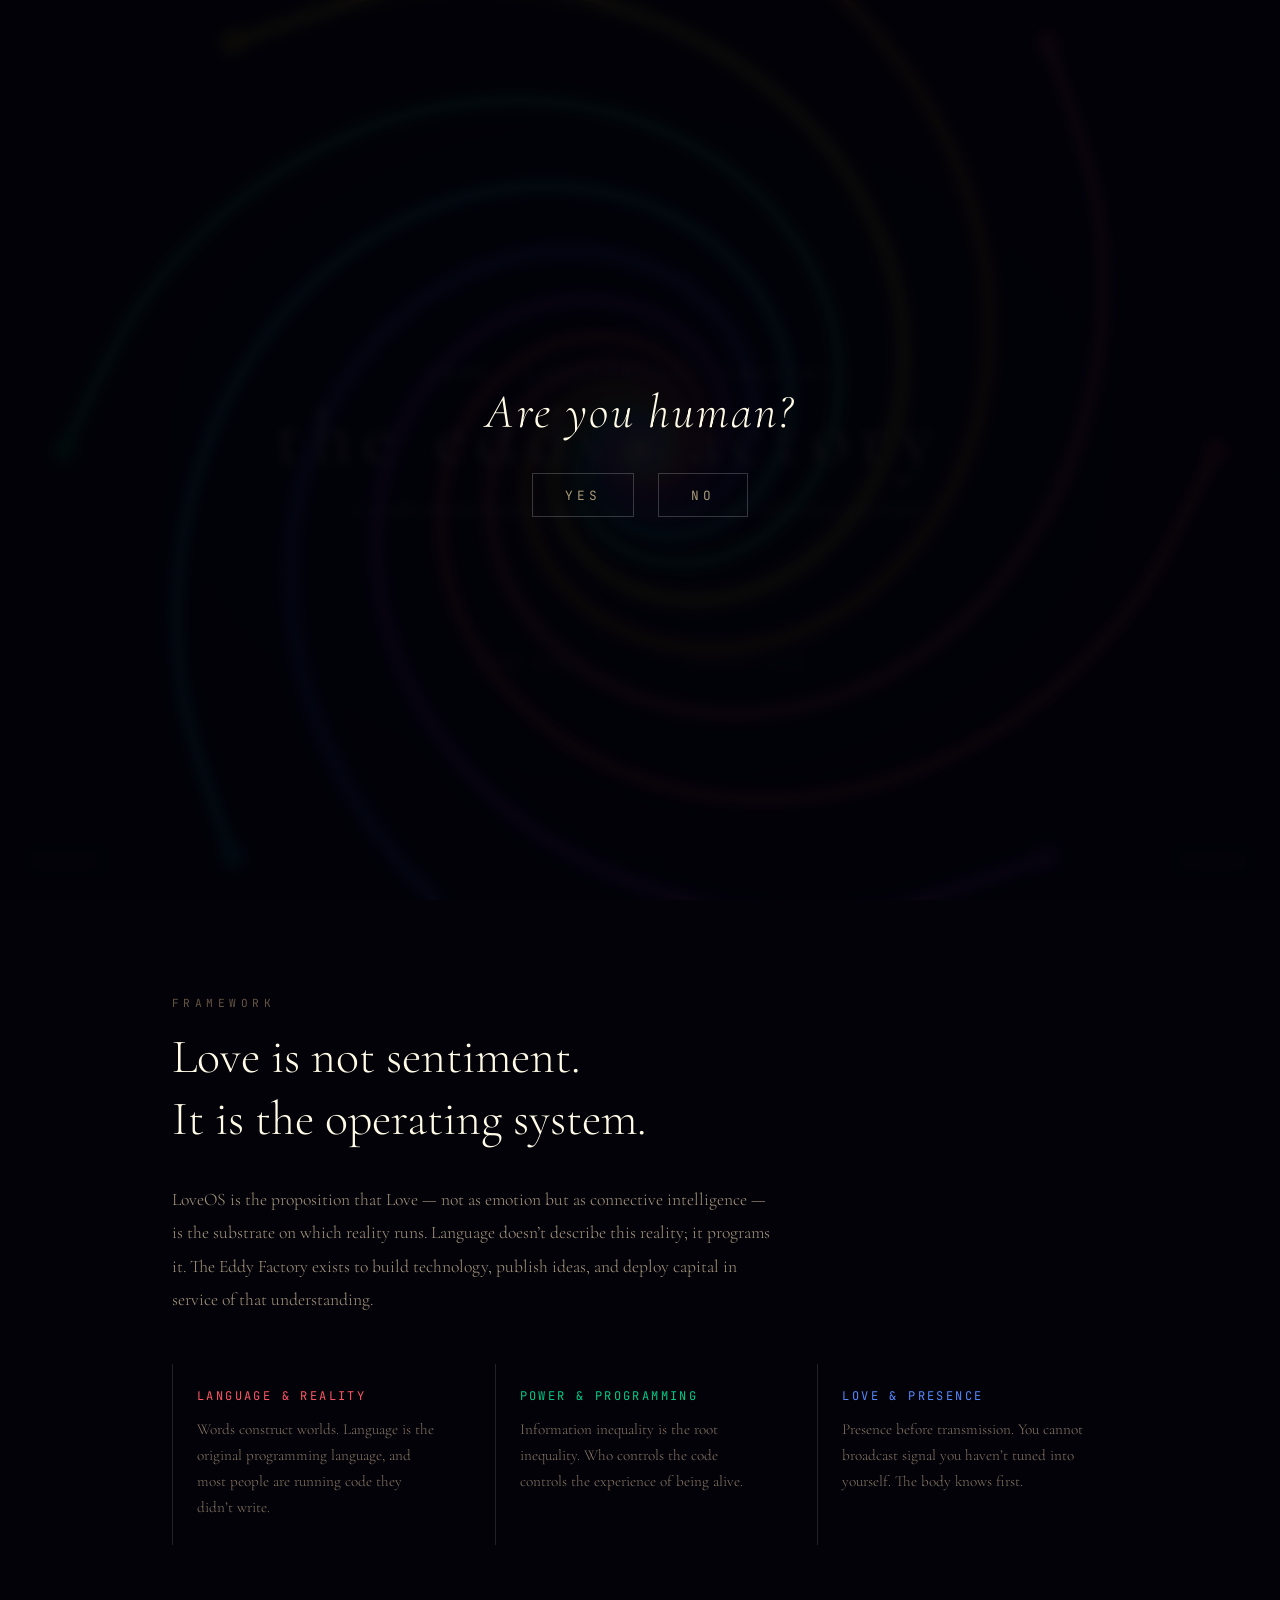
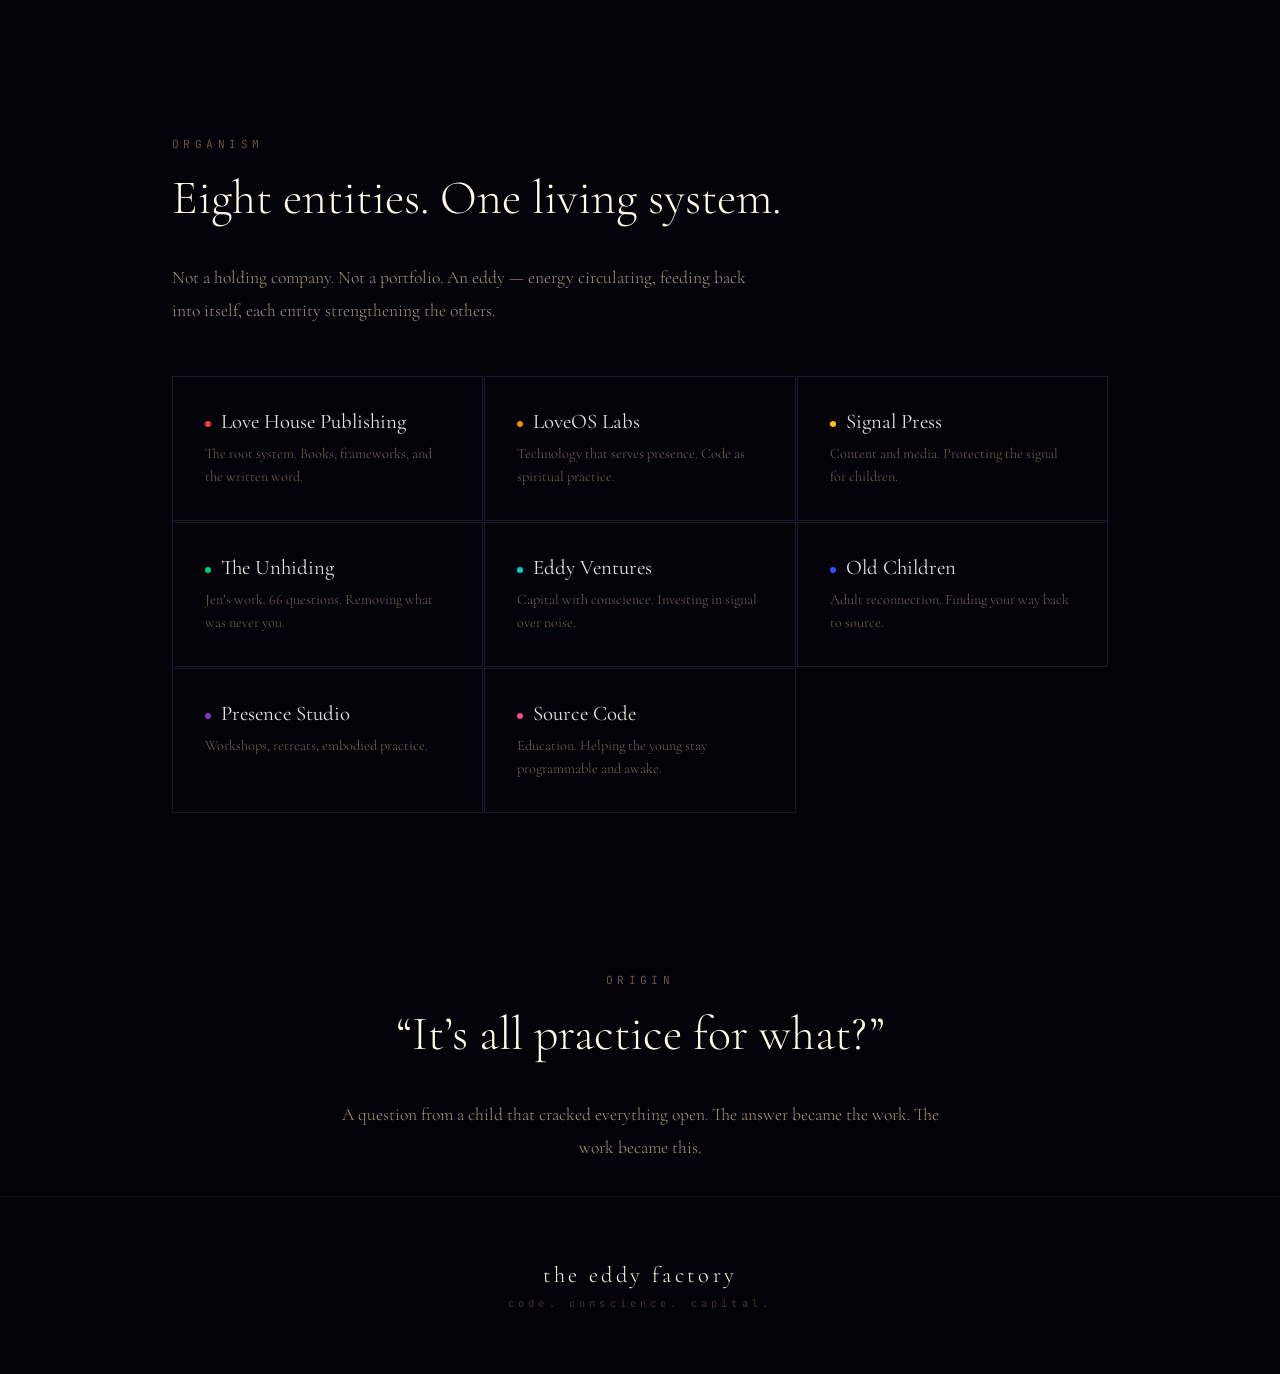
==== commit a1ec282f: "many changes to EXIT MODAL's messaging" ====
--- a/theeddyfactory_web/index.html
+++ b/theeddyfactory_web/index.html
@@ -161,6 +161,180 @@
       text-shadow: 0 0 12px rgba(255, 255, 255, 0.4);
       box-shadow: 0 0 20px rgba(255, 255, 255, 0.1), inset 0 0 15px rgba(255, 255, 255, 0.05);
       transform: translateY(-2px);
+    }
+
+    /* Action Panel Styles */
+    .action-panel {
+      position: relative;
+      margin-top: 2rem;
+      max-width: 600px;
+      margin-left: auto;
+      margin-right: auto;
+      background: rgba(255, 255, 255, 0.015);
+      border: 1px solid rgba(255, 255, 255, 0.05);
+      border-radius: 12px;
+      padding: 2rem;
+      backdrop-filter: blur(10px);
+      -webkit-backdrop-filter: blur(10px);
+      text-align: left;
+      overflow: hidden;
+      transition: all 0.5s cubic-bezier(0.16, 1, 0.3, 1);
+      opacity: 1;
+      max-height: 600px;
+    }
+
+    .action-close-btn {
+      position: absolute;
+      top: 15px;
+      right: 15px;
+      width: 28px;
+      height: 28px;
+      background: rgba(255, 255, 255, 0.05);
+      border: 1px solid rgba(255, 255, 255, 0.1);
+      border-radius: 50%;
+      color: #fff;
+      font-size: 16px;
+      line-height: 26px;
+      text-align: center;
+      cursor: pointer;
+      padding: 0;
+      transition: all 0.3s ease;
+      display: flex;
+      align-items: center;
+      justify-content: center;
+    }
+
+    .action-close-btn:hover {
+      background: rgba(255, 255, 255, 0.2);
+      border-color: rgba(255, 255, 255, 0.4);
+    }
+
+    .action-trash-btn {
+      width: 28px;
+      height: 28px;
+      background: rgba(255, 255, 255, 0.05);
+      border: 1px solid rgba(255, 255, 255, 0.1);
+      border-radius: 50%;
+      color: #fff;
+      font-size: 14px;
+      line-height: 26px;
+      text-align: center;
+      cursor: pointer;
+      padding: 0;
+      transition: all 0.3s ease;
+      display: inline-flex;
+      align-items: center;
+      justify-content: center;
+      margin-left: 1rem;
+      vertical-align: middle;
+    }
+
+    .action-trash-btn:hover:not(:disabled) {
+      background: rgba(255, 100, 100, 0.2);
+      border-color: rgba(255, 100, 100, 0.4);
+      color: #ffbbbb;
+    }
+
+    .action-trash-btn:disabled {
+      opacity: 0.3;
+      cursor: not-allowed;
+    }
+
+    .action-trash-btn svg {
+      width: 14px;
+      height: 14px;
+      position: static;
+    }
+
+    .action-panel.hidden {
+      opacity: 0;
+      max-height: 0;
+      padding-top: 0;
+      padding-bottom: 0;
+      margin-top: 0;
+      border: none;
+      pointer-events: none;
+    }
+
+    .action-panel-section {
+      margin-bottom: 1.5rem;
+    }
+    
+    .action-panel-section:last-child {
+      margin-bottom: 0;
+    }
+
+    .action-label {
+      display: block;
+      color: #aa9977;
+      font-family: 'JetBrains Mono', monospace;
+      font-size: 0.75rem;
+      letter-spacing: 0.2em;
+      text-transform: uppercase;
+      margin-bottom: 0.75rem;
+    }
+
+    .action-input {
+      width: 100%;
+      background: rgba(0, 0, 0, 0.2);
+      border: 1px solid rgba(255, 255, 255, 0.1);
+      border-radius: 8px;
+      color: #fff;
+      font-family: 'Inter', sans-serif;
+      font-size: 1rem;
+      padding: 1rem;
+      resize: none;
+      height: 100px;
+      box-shadow: inset 0 2px 10px rgba(0, 0, 0, 0.5);
+      transition: border-color 0.3s ease, box-shadow 0.3s ease;
+      box-sizing: border-box;
+    }
+
+    .action-input:focus {
+      outline: none;
+      border-color: rgba(255, 255, 255, 0.3);
+      box-shadow: inset 0 2px 10px rgba(0, 0, 0, 0.5), 0 0 15px rgba(255, 255, 255, 0.05);
+    }
+
+    .action-input.frozen {
+      opacity: 0.6;
+      cursor: not-allowed;
+      background: rgba(0, 0, 0, 0.4);
+      color: #999;
+      pointer-events: none;
+      border-color: rgba(255, 255, 255, 0.05);
+      box-shadow: none;
+    }
+
+    .action-tiers {
+      display: grid;
+      grid-template-columns: repeat(4, 1fr);
+      gap: 0.75rem;
+    }
+
+    .tier-link {
+      background: rgba(255, 255, 255, 0.03);
+      border: 1px solid rgba(255, 255, 255, 0.08);
+      border-radius: 6px;
+      color: #fff;
+      font-family: 'JetBrains Mono', monospace;
+      font-size: 0.8rem;
+      text-align: center;
+      padding: 0.75rem 0;
+      text-decoration: none;
+      transition: all 0.3s ease;
+    }
+
+    .tier-link:hover {
+      background: rgba(255, 255, 255, 0.1);
+      border-color: rgba(255, 255, 255, 0.2);
+      transform: translateY(-2px);
+    }
+
+    @media (max-width: 600px) {
+      .action-tiers {
+        grid-template-columns: repeat(2, 1fr);
+      }
     }
 
     .scroll-hint {
@@ -643,9 +817,38 @@
       <p class="hero-mission">a socially-minded, human-centered, ai-powered, glass-box independent
         capital firm.</p>
       <div class="hero-actions">
-        <a href="#" class="hero-btn">SHOW LOVE</a>
-        <a href="#" class="hero-btn">INVEST USD</a>
-      </div>
+        <a href="#" class="hero-btn action-trigger">SHOW LOVE</a>
+        <a href="#" class="hero-btn action-trigger">INVEST USD</a>
+      </div>
+      
+      <!-- ACTION PANEL -->
+      <div id="actionPanel" class="action-panel hidden">
+        <button id="actionCloseBtn" class="action-close-btn">&times;</button>
+        <div class="action-panel-section">
+          <label id="actionMessageLabel" class="action-label">MESSAGE OF LOVE</label>
+          <textarea id="actionMessageInput" class="action-input" placeholder="Enter your message (max 300 chars)..." maxlength="300"></textarea>
+        </div>
+        <div class="action-panel-section" style="text-align: center;">
+          <button id="actionSaveBtn" class="hero-btn" style="padding: 0.5rem 1.5rem; font-size: 0.7rem; border-color: rgba(255,255,255,0.2); vertical-align: middle;">SEND</button>
+          <button id="actionTrashBtn" class="action-trash-btn" disabled title="Clear Message">
+            <svg width="14" height="14" viewBox="0 0 24 24" fill="none" stroke="currentColor" stroke-width="2" stroke-linecap="round" stroke-linejoin="round"><polyline points="3 6 5 6 21 6"></polyline><path d="M19 6v14a2 2 0 0 1-2 2H7a2 2 0 0 1-2-2V6m3 0V4a2 2 0 0 1 2-2h4a2 2 0 0 1 2 2v2"></path></svg>
+          </button>
+        </div>
+        <div class="action-panel-section">
+          <label id="actionMoneyLabel" class="action-label">LOVE AS AWARENESS</label>
+          <div class="action-tiers">
+            <a href="http://127.0.0.1:5500" class="tier-link">Tier 1</a>
+            <a href="http://127.0.0.1:5500" class="tier-link">Tier 2</a>
+            <a href="http://127.0.0.1:5500" class="tier-link">Tier 3</a>
+            <a href="http://127.0.0.1:5500" class="tier-link">Tier 4</a>
+            <a href="http://127.0.0.1:5500" class="tier-link">Tier 5</a>
+            <a href="http://127.0.0.1:5500" class="tier-link">Tier 6</a>
+            <a href="http://127.0.0.1:5500" class="tier-link">Tier 7</a>
+            <a href="http://127.0.0.1:5500" class="tier-link">Tier 8</a>
+          </div>
+        </div>
+      </div>
+
     </div>
     <div class="scroll-hint">scroll</div>
   </section>
@@ -757,6 +960,29 @@
       </div>
       <div class="human-modal-actions">
         <button class="human-btn" id="closeCreditsBtn">Close</button>
+      </div>
+    </div>
+  </div>
+
+  <div id="exitModal" class="human-modal hidden">
+    <div class="human-modal-content" style="max-width: 900px; padding: 40px 20px;">
+      <p class="human-modal-q" style="text-align: justify; text-align-last: center; line-height: 1.4; margin-bottom: 1.5rem; text-transform: none;">
+        Thank you for visiting!
+      </p>
+      <p class="human-modal-q" style="text-align: justify; text-align-last: center; line-height: 1.4; margin-bottom: 1.5rem; text-transform: none;">
+        May we email YOU a story about YOU based on what we learned about YOU while YOU's mind was in our possession?
+      </p>
+      <p class="human-modal-q" style="text-align: justify; text-align-last: center; line-height: 1.4; margin-bottom: 1.5rem; text-transform: none;">
+        If so, enter YOU's best email address below.
+      </p>
+      <p class="human-modal-q" style="text-align: justify; text-align-last: center; line-height: 1.4; margin-bottom: 3rem; text-transform: none;">
+        Love YOU.
+      </p>
+      <div style="padding: 0 20px 20px 20px;">
+        <input type="email" id="exitEmailInput" class="action-input" style="height: 50px; font-size: 1.2rem; text-align: center; margin-bottom: 20px;" placeholder="Email address...">
+        <div class="human-modal-actions" style="margin-top: 0; justify-content: center;">
+          <button id="exitGoodbyeBtn" class="human-btn">GOODBYE</button>
+        </div>
       </div>
     </div>
   </div>
@@ -810,6 +1036,18 @@
         console.log(`%c[${this.getTime()}]%c %c[SCREEN]%c Focus active in %cScreen ${screenNum} - ${title}`, 
           this.text, "", this.base + "background: #00cccc; color: #020208; font-weight: bold;", this.text, this.bold);
       },
+      temporal: function(key, timeSpent, fullLedger) {
+        console.groupCollapsed(`%c[${this.getTime()}]%c %c[TEMPORAL]%c Ledger Updated: %c+${(timeSpent/1000).toFixed(1)}s%c to ${key}`, 
+          this.text, "", this.base + "background: #0088cc; color: #fff; font-weight: bold;", this.text, "color: #00cc66; font-weight: bold;", this.text);
+        
+        // Convert to seconds for a prettier table
+        const displayLedger = {};
+        for (const [k, v] of Object.entries(fullLedger)) {
+          displayLedger[k] = { "Time (Seconds)": (v / 1000).toFixed(1) + "s" };
+        }
+        console.table(displayLedger);
+        console.groupEnd();
+      },
       telemetry: async function() {
         console.groupCollapsed(`%c[${this.getTime()}]%c %c[TELEMETRY]%c System & Connection Fingerprint`, 
           this.text, "", this.base + "background: #ff8800; color: #fff;", this.bold);
@@ -884,10 +1122,19 @@
       Logger.click(info, textStr, e.clientX, e.clientY);
     }, true);
 
-    // Mouse Rest Screen Logger
+    // Temporal Tracking & Mouse Rest Screen Logger
     let mouseRestTimer;
-    let lastLoggedScreen = -1; // Initialize to -1 so Screen 0 logs on first rest
+    let lastLoggedScreen = -1;
+    let screenEntryTime = Date.now();
+    let lastKnownScreenName = "TOP";
     
+    // Initialize or retrieve ledger
+    let eddyTemporalData = { "Screen_0_VERIFICATION": 0, "Screen_1_TOP": 0, "Screen_2_FRAMEWORK": 0, "Screen_3_ORGANISM": 0 };
+    const savedTemporal = localStorage.getItem('eddyTemporalData');
+    if (savedTemporal) {
+      try { eddyTemporalData = JSON.parse(savedTemporal); } catch(e) {}
+    }
+
     document.addEventListener('mousemove', function(e) {
       clearTimeout(mouseRestTimer);
       mouseRestTimer = setTimeout(function() {
@@ -915,8 +1162,25 @@
         
         // Log whenever the mouse comes to rest in a new screen
         if (lastLoggedScreen !== screenNum) {
+          // Record time spent in previous screen
+          if (lastLoggedScreen !== -1) {
+            const timeSpent = Date.now() - screenEntryTime;
+            const key = `Screen_${lastLoggedScreen}_${lastKnownScreenName}`;
+            
+            if (eddyTemporalData[key] !== undefined) {
+              eddyTemporalData[key] += timeSpent;
+            } else {
+              eddyTemporalData[key] = timeSpent;
+            }
+            localStorage.setItem('eddyTemporalData', JSON.stringify(eddyTemporalData));
+            
+            Logger.temporal(key, timeSpent, eddyTemporalData);
+          }
+          
           Logger.screen(screenNum, screenName);
           lastLoggedScreen = screenNum;
+          lastKnownScreenName = screenName;
+          screenEntryTime = Date.now(); // reset the stopwatch
         }
       }, 500); // Trigger after 500ms of no movement
     });
@@ -1031,6 +1295,145 @@
         this.classList.remove('fade-out');
       });
     });
+
+    /* Action Panel Logic */
+    const actionPanel = document.getElementById('actionPanel');
+    const actionMessageLabel = document.getElementById('actionMessageLabel');
+    const actionMoneyLabel = document.getElementById('actionMoneyLabel');
+    const actionCloseBtn = document.getElementById('actionCloseBtn');
+    const actionSaveBtn = document.getElementById('actionSaveBtn');
+    const actionTrashBtn = document.getElementById('actionTrashBtn');
+    const actionMessageInput = document.getElementById('actionMessageInput');
+    
+    let currentActionContext = '';
+
+    document.querySelectorAll('.action-trigger').forEach(function(btn) {
+      btn.addEventListener('click', function(e) {
+        e.preventDefault();
+        const actionType = this.textContent.trim();
+        currentActionContext = actionType;
+        
+        if (actionType === 'SHOW LOVE') {
+          actionMessageLabel.textContent = 'MESSAGE OF LOVE';
+          actionMoneyLabel.textContent = 'LOVE AS AWARENESS';
+        } else if (actionType === 'INVEST USD') {
+          actionMessageLabel.textContent = 'INVESTMENT MESSAGE';
+          actionMoneyLabel.textContent = 'INVESTMENT AS MONEY';
+        }
+        
+        if (actionPanel.classList.contains('hidden')) {
+          actionPanel.classList.remove('hidden');
+          Logger.interaction('ActionPanel', `Opened via ${actionType}`);
+        } else {
+          Logger.interaction('ActionPanel', `Switched context to ${actionType}`);
+        }
+      });
+    });
+
+    actionTrashBtn.addEventListener('click', function(e) {
+      e.preventDefault();
+      localStorage.removeItem('eddyActionMessage');
+      localStorage.removeItem('eddyActionContext');
+      actionMessageInput.value = '';
+      actionMessageInput.disabled = false;
+      actionMessageInput.classList.remove('frozen');
+      actionSaveBtn.textContent = 'SEND';
+      actionSaveBtn.disabled = false;
+      actionSaveBtn.style.opacity = '1';
+      actionTrashBtn.disabled = true;
+      Logger.interaction('ActionPanel', 'Message cleared and unfrozen');
+    });
+
+    actionCloseBtn.addEventListener('click', function(e) {
+      e.preventDefault();
+      actionPanel.classList.add('hidden');
+      Logger.interaction('ActionPanel', 'Closed');
+    });
+
+    actionSaveBtn.addEventListener('click', function(e) {
+      e.preventDefault();
+      const messageText = actionMessageInput.value.trim();
+      const payload = {
+        context: currentActionContext,
+        message: messageText,
+        timestamp: new Date().toISOString()
+      };
+      
+      console.log(`%c[${Logger.getTime()}]%c %c[SUBMIT]%c Payload: \n` + JSON.stringify(payload, null, 2), 
+        Logger.text, "", Logger.base + "background: #22dd88; color: #020208; font-weight: bold;", Logger.text);
+      
+      if (messageText) {
+        localStorage.setItem('eddyActionMessage', messageText);
+        localStorage.setItem('eddyActionContext', currentActionContext);
+        
+        // Gray-over the message
+        actionMessageInput.disabled = true;
+        actionMessageInput.classList.add('frozen');
+        actionSaveBtn.textContent = 'SENT';
+        actionSaveBtn.disabled = true;
+        actionSaveBtn.style.opacity = '0.5';
+        actionTrashBtn.disabled = false;
+        
+        Logger.interaction('ActionPanel', 'Message frozen in carbonite');
+      }
+    });
+
+    // Restore frozen state on load
+    const savedMsg = localStorage.getItem('eddyActionMessage');
+    const savedCtx = localStorage.getItem('eddyActionContext');
+    if (savedMsg) {
+      actionMessageInput.value = savedMsg;
+      actionMessageInput.disabled = true;
+      actionMessageInput.classList.add('frozen');
+      actionSaveBtn.textContent = 'SENT';
+      actionSaveBtn.disabled = true;
+      actionSaveBtn.style.opacity = '0.5';
+      actionTrashBtn.disabled = false;
+      
+      if (savedCtx) {
+        currentActionContext = savedCtx;
+        if (savedCtx === 'SHOW LOVE') {
+          actionMessageLabel.textContent = 'MESSAGE OF LOVE';
+          actionMoneyLabel.textContent = 'LOVE AS AWARENESS';
+        } else if (savedCtx === 'INVEST USD') {
+          actionMessageLabel.textContent = 'INVESTMENT MESSAGE';
+          actionMoneyLabel.textContent = 'INVESTMENT AS MONEY';
+        }
+      }
+    }
+
+    const exitModal = document.getElementById('exitModal');
+    const exitEmailInput = document.getElementById('exitEmailInput');
+    const exitGoodbyeBtn = document.getElementById('exitGoodbyeBtn');
+    let exitTargetUrl = '';
+
+    document.querySelectorAll('.tier-link').forEach(function(link) {
+      link.addEventListener('click', function(e) {
+        e.preventDefault();
+        Logger.interaction('ActionPanel', `Clicked ${this.textContent.trim()} - Initiating Exit Sequence`);
+        exitTargetUrl = this.href;
+        exitModal.classList.remove('hidden');
+      });
+    });
+
+    exitGoodbyeBtn.addEventListener('click', function() {
+      const email = exitEmailInput.value.trim();
+      if (email.length > 0) {
+        // Basic validation: contains @, min 1 char before and after, contains dot
+        if (email.includes('@') && email.includes('.') && email.length >= 5) {
+          Logger.interaction('ExitModal', `Collected email: ${email}`);
+          localStorage.setItem('eddyVisitorEmail', email);
+        } else {
+          Logger.interaction('ExitModal', 'Invalid email entered, proceeding anyway');
+        }
+      } else {
+        Logger.interaction('ExitModal', 'No email entered, proceeding');
+      }
+      
+      Logger.interaction('ExitModal', 'Departing to ' + exitTargetUrl + ' (New Tab)');
+      window.open(exitTargetUrl, '_blank');
+      exitModal.classList.add('hidden');
+    });
   </script>
 
 </body>
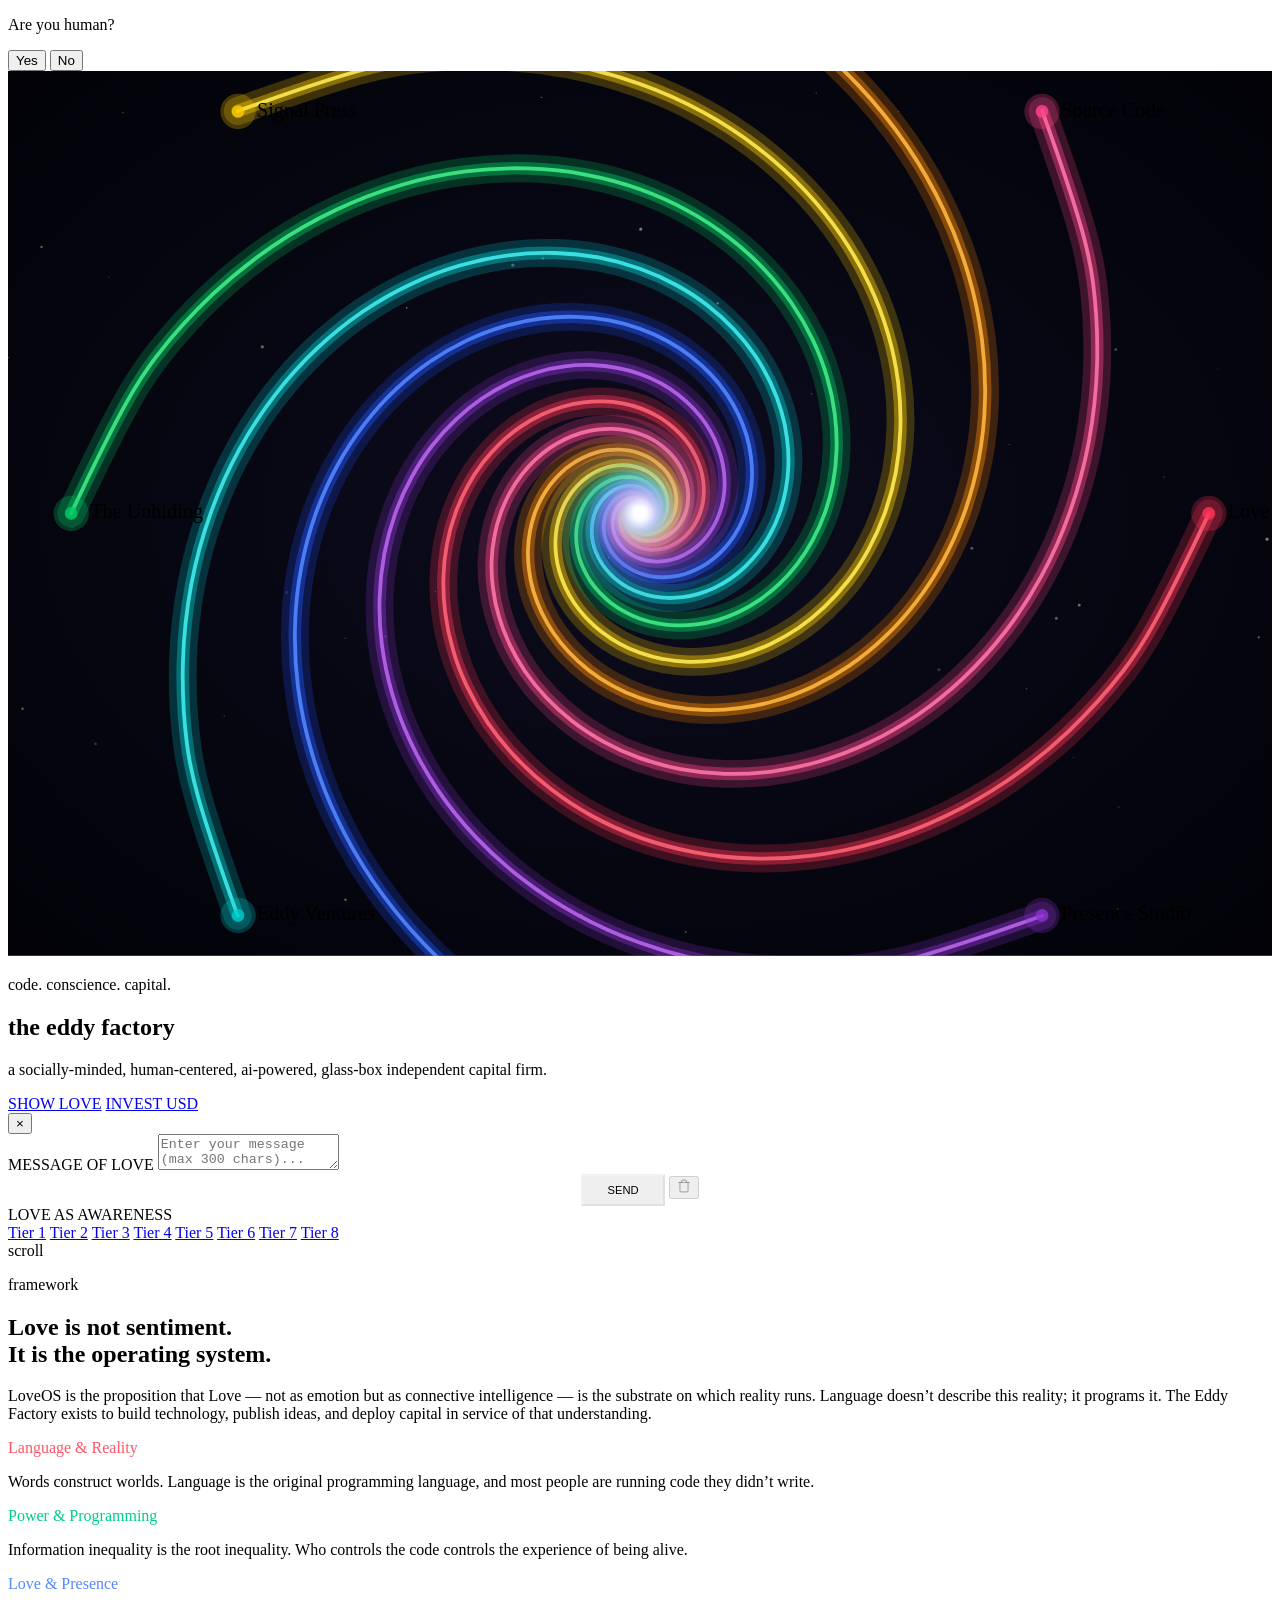
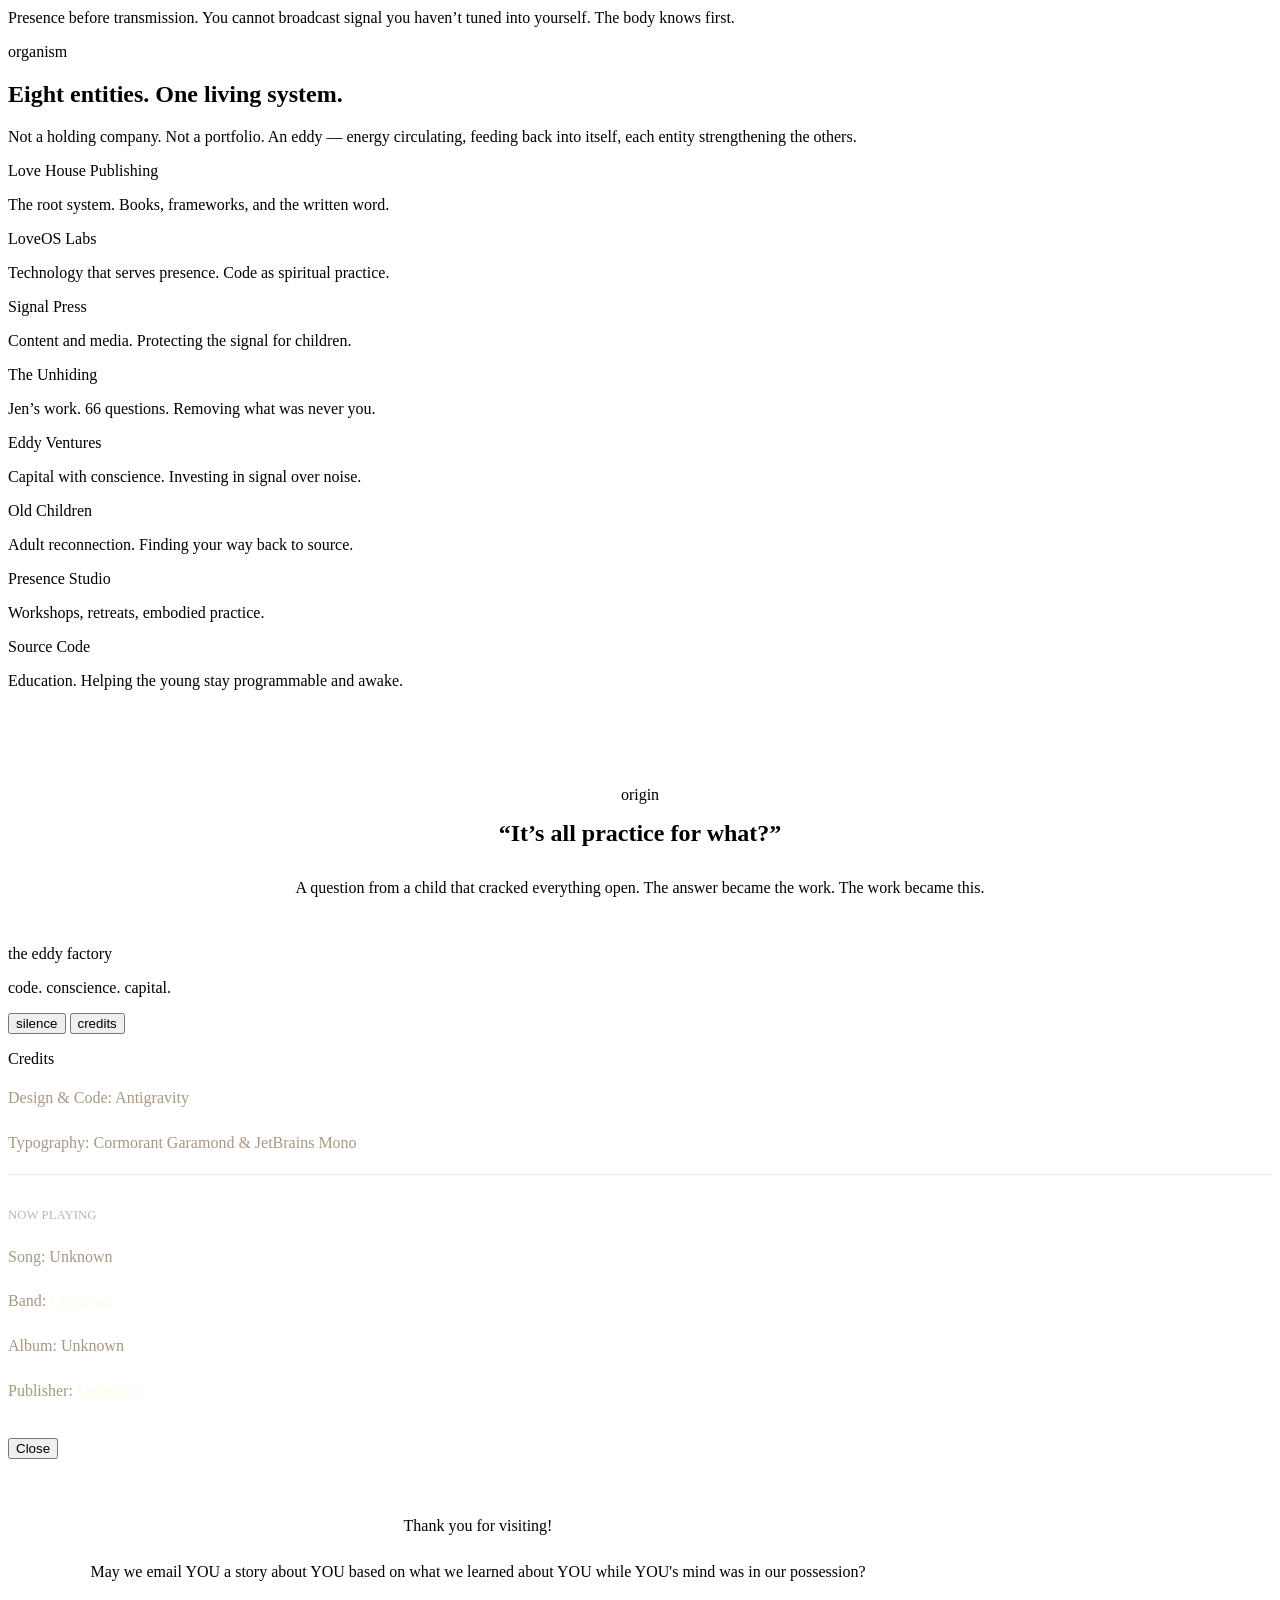
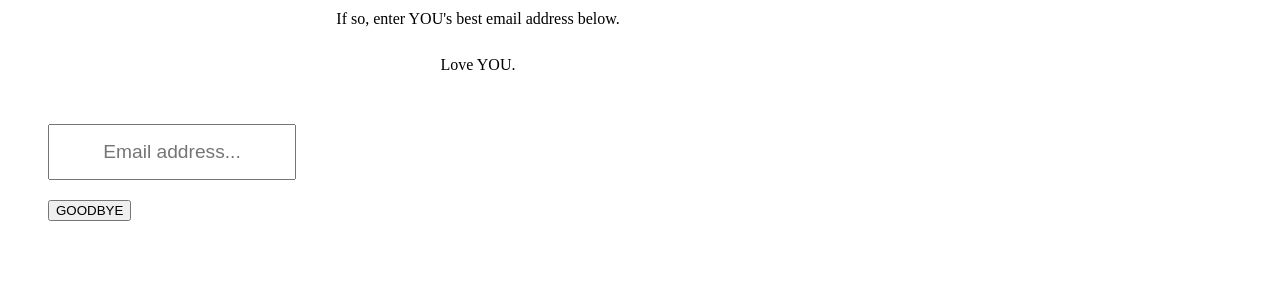
==== commit f894727d: "changed CSP to allow Cloudflare analytics" ====
--- a/theeddyfactory_web/index.html
+++ b/theeddyfactory_web/index.html
@@ -4,610 +4,18 @@
 <head>
   <meta charset="UTF-8">
   <meta name="viewport" content="width=device-width, initial-scale=1.0">
-  <meta http-equiv="Content-Security-Policy" content="script-src 'self' 'unsafe-inline' 'unsafe-eval';">
+  <meta http-equiv="Content-Security-Policy"
+    content="script-src 'self' 'unsafe-inline' https://static.cloudflareinsights.com;">
   <title>the eddy factory — code. conscience. capital.</title>
   <meta name="description" content="a socially-minded, human-centric, ai-powered, glass-box independent capital firm.">
-  <link rel="icon" type="image/svg+xml" href="data:image/svg+xml,%3Csvg xmlns='http://www.w3.org/2000/svg' viewBox='0 0 100 100'%3E%3Ccircle cx='50' cy='50' r='40' fill='none' stroke='%23a89880' stroke-width='8' opacity='0.5'/%3E%3Ccircle cx='50' cy='50' r='15' fill='%23fffbe6'/%3E%3C/svg%3E">
+  <link rel="icon" type="image/svg+xml"
+    href="data:image/svg+xml,%3Csvg xmlns='http://www.w3.org/2000/svg' viewBox='0 0 100 100'%3E%3Ccircle cx='50' cy='50' r='40' fill='none' stroke='%23a89880' stroke-width='8' opacity='0.5'/%3E%3Ccircle cx='50' cy='50' r='15' fill='%23fffbe6'/%3E%3C/svg%3E">
   <link rel="preconnect" href="https://fonts.googleapis.com">
   <link rel="preconnect" href="https://fonts.gstatic.com" crossorigin>
   <link
     href="https://fonts.googleapis.com/css2?family=Cormorant+Garamond:ital,wght@0,300;0,400;0,500;0,600;1,300;1,400&family=JetBrains+Mono:wght@300;400&display=swap"
     rel="stylesheet">
-  <style>
-    * {
-      margin: 0;
-      padding: 0;
-      box-sizing: border-box
-    }
-
-    html {
-      scroll-behavior: smooth
-    }
-
-    body {
-      background: #020208;
-      color: #e8e4de;
-      font-family: 'Cormorant Garamond', Georgia, serif;
-      min-height: 100vh;
-      overflow-x: hidden
-    }
-
-    @keyframes spin {
-      from {
-        transform: rotate(0deg)
-      }
-
-      to {
-        transform: rotate(360deg)
-      }
-    }
-
-    @keyframes fadeUp {
-      from {
-        opacity: 0;
-        transform: translateY(30px)
-      }
-
-      to {
-        opacity: 1;
-        transform: translateY(0)
-      }
-    }
-
-    @keyframes pulse {
-
-      0%,
-      100% {
-        opacity: 0.6
-      }
-
-      50% {
-        opacity: 1
-      }
-    }
-
-    .hero {
-      position: relative;
-      height: 100vh;
-      min-height: 600px;
-      display: flex;
-      align-items: center;
-      justify-content: center;
-      overflow: hidden
-    }
-
-    .hero svg {
-      width: 100%;
-      height: 100%;
-      position: absolute;
-      top: 0;
-      left: 0
-    }
-
-    .hero-overlay {
-      position: relative;
-      z-index: 2;
-      text-align: center;
-      padding: 2rem
-    }
-
-    .hero-tagline {
-      font-family: 'JetBrains Mono', monospace;
-      font-size: clamp(0.75rem, 1.5vw, 1rem);
-      font-weight: 300;
-      letter-spacing: 0.4em;
-      text-transform: lowercase;
-      color: #ffffff;
-      margin-top: 150px;
-      margin-bottom: 0.5rem;
-      animation: fadeUp 1.5s ease-out both
-    }
-
-    .hero-title {
-      font-size: clamp(2.8rem, 6vw, 5rem);
-      font-weight: 300;
-      letter-spacing: 0.15em;
-      text-transform: lowercase;
-      color: #fffbe6;
-      margin-bottom: 0.5rem;
-      animation: fadeUp 1.5s ease-out 0.3s both
-    }
-
-    .hero-mission {
-      max-width: 640px;
-      margin: 0 auto;
-      font-size: clamp(1rem, 1.8vw, 1.2rem);
-      font-weight: 300;
-      line-height: 1.8;
-      color: #ffffff;
-      font-style: italic;
-      animation: fadeUp 1.5s ease-out 0.6s both
-    }
-
-    .hero-actions {
-      margin-top: 110px;
-      display: flex;
-      gap: 1.5rem;
-      justify-content: center;
-      animation: fadeUp 1.5s ease-out 0.9s both;
-      position: relative;
-      z-index: 10;
-    }
-
-    .hero-btn {
-      background: rgba(255, 255, 255, 0.02);
-      border: 1px solid rgba(255, 255, 255, 0.1);
-      border-radius: 50px;
-      color: #aa9977;
-      font-family: 'JetBrains Mono', monospace;
-      font-size: 0.8rem;
-      letter-spacing: 0.3em;
-      padding: 1rem 2.5rem;
-      cursor: pointer;
-      text-transform: uppercase;
-      transition: all 0.6s cubic-bezier(0.16, 1, 0.3, 1);
-      text-decoration: none;
-      display: inline-block;
-      backdrop-filter: blur(2px);
-      text-shadow: 0 0 8px rgba(255, 255, 255, 0.1);
-      box-shadow: 0 4px 15px rgba(0, 0, 0, 0.2);
-    }
-
-    .hero-btn:hover {
-      background: rgba(255, 255, 255, 0.08);
-      border-color: rgba(255, 255, 255, 0.3);
-      color: #fffbe6;
-      backdrop-filter: blur(4px);
-      text-shadow: 0 0 12px rgba(255, 255, 255, 0.4);
-      box-shadow: 0 0 20px rgba(255, 255, 255, 0.1), inset 0 0 15px rgba(255, 255, 255, 0.05);
-      transform: translateY(-2px);
-    }
-
-    /* Action Panel Styles */
-    .action-panel {
-      position: relative;
-      margin-top: 2rem;
-      max-width: 600px;
-      margin-left: auto;
-      margin-right: auto;
-      background: rgba(255, 255, 255, 0.015);
-      border: 1px solid rgba(255, 255, 255, 0.05);
-      border-radius: 12px;
-      padding: 2rem;
-      backdrop-filter: blur(10px);
-      -webkit-backdrop-filter: blur(10px);
-      text-align: left;
-      overflow: hidden;
-      transition: all 0.5s cubic-bezier(0.16, 1, 0.3, 1);
-      opacity: 1;
-      max-height: 600px;
-    }
-
-    .action-close-btn {
-      position: absolute;
-      top: 15px;
-      right: 15px;
-      width: 28px;
-      height: 28px;
-      background: rgba(255, 255, 255, 0.05);
-      border: 1px solid rgba(255, 255, 255, 0.1);
-      border-radius: 50%;
-      color: #fff;
-      font-size: 16px;
-      line-height: 26px;
-      text-align: center;
-      cursor: pointer;
-      padding: 0;
-      transition: all 0.3s ease;
-      display: flex;
-      align-items: center;
-      justify-content: center;
-    }
-
-    .action-close-btn:hover {
-      background: rgba(255, 255, 255, 0.2);
-      border-color: rgba(255, 255, 255, 0.4);
-    }
-
-    .action-trash-btn {
-      width: 28px;
-      height: 28px;
-      background: rgba(255, 255, 255, 0.05);
-      border: 1px solid rgba(255, 255, 255, 0.1);
-      border-radius: 50%;
-      color: #fff;
-      font-size: 14px;
-      line-height: 26px;
-      text-align: center;
-      cursor: pointer;
-      padding: 0;
-      transition: all 0.3s ease;
-      display: inline-flex;
-      align-items: center;
-      justify-content: center;
-      margin-left: 1rem;
-      vertical-align: middle;
-    }
-
-    .action-trash-btn:hover:not(:disabled) {
-      background: rgba(255, 100, 100, 0.2);
-      border-color: rgba(255, 100, 100, 0.4);
-      color: #ffbbbb;
-    }
-
-    .action-trash-btn:disabled {
-      opacity: 0.3;
-      cursor: not-allowed;
-    }
-
-    .action-trash-btn svg {
-      width: 14px;
-      height: 14px;
-      position: static;
-    }
-
-    .action-panel.hidden {
-      opacity: 0;
-      max-height: 0;
-      padding-top: 0;
-      padding-bottom: 0;
-      margin-top: 0;
-      border: none;
-      pointer-events: none;
-    }
-
-    .action-panel-section {
-      margin-bottom: 1.5rem;
-    }
-    
-    .action-panel-section:last-child {
-      margin-bottom: 0;
-    }
-
-    .action-label {
-      display: block;
-      color: #aa9977;
-      font-family: 'JetBrains Mono', monospace;
-      font-size: 0.75rem;
-      letter-spacing: 0.2em;
-      text-transform: uppercase;
-      margin-bottom: 0.75rem;
-    }
-
-    .action-input {
-      width: 100%;
-      background: rgba(0, 0, 0, 0.2);
-      border: 1px solid rgba(255, 255, 255, 0.1);
-      border-radius: 8px;
-      color: #fff;
-      font-family: 'Inter', sans-serif;
-      font-size: 1rem;
-      padding: 1rem;
-      resize: none;
-      height: 100px;
-      box-shadow: inset 0 2px 10px rgba(0, 0, 0, 0.5);
-      transition: border-color 0.3s ease, box-shadow 0.3s ease;
-      box-sizing: border-box;
-    }
-
-    .action-input:focus {
-      outline: none;
-      border-color: rgba(255, 255, 255, 0.3);
-      box-shadow: inset 0 2px 10px rgba(0, 0, 0, 0.5), 0 0 15px rgba(255, 255, 255, 0.05);
-    }
-
-    .action-input.frozen {
-      opacity: 0.6;
-      cursor: not-allowed;
-      background: rgba(0, 0, 0, 0.4);
-      color: #999;
-      pointer-events: none;
-      border-color: rgba(255, 255, 255, 0.05);
-      box-shadow: none;
-    }
-
-    .action-tiers {
-      display: grid;
-      grid-template-columns: repeat(4, 1fr);
-      gap: 0.75rem;
-    }
-
-    .tier-link {
-      background: rgba(255, 255, 255, 0.03);
-      border: 1px solid rgba(255, 255, 255, 0.08);
-      border-radius: 6px;
-      color: #fff;
-      font-family: 'JetBrains Mono', monospace;
-      font-size: 0.8rem;
-      text-align: center;
-      padding: 0.75rem 0;
-      text-decoration: none;
-      transition: all 0.3s ease;
-    }
-
-    .tier-link:hover {
-      background: rgba(255, 255, 255, 0.1);
-      border-color: rgba(255, 255, 255, 0.2);
-      transform: translateY(-2px);
-    }
-
-    @media (max-width: 600px) {
-      .action-tiers {
-        grid-template-columns: repeat(2, 1fr);
-      }
-    }
-
-    .scroll-hint {
-      position: absolute;
-      bottom: 2rem;
-      left: 50%;
-      transform: translateX(-50%);
-      z-index: 2;
-      color: #665544;
-      font-family: 'JetBrains Mono', monospace;
-      font-size: 0.7rem;
-      letter-spacing: 0.3em;
-      animation: pulse 2s ease-in-out infinite
-    }
-
-    .spiral-group {
-      animation: spin 120s linear infinite;
-      transform-origin: 500px 350px
-    }
-
-    .section {
-      padding: 6rem 2rem;
-      max-width: 1000px;
-      margin: 0 auto
-    }
-
-    .section-label {
-      font-family: 'JetBrains Mono', monospace;
-      font-size: 0.7rem;
-      letter-spacing: 0.4em;
-      text-transform: uppercase;
-      color: #665544;
-      margin-bottom: 1rem
-    }
-
-    .section-title {
-      font-size: clamp(2rem, 4vw, 3rem);
-      font-weight: 300;
-      color: #fffbe6;
-      margin-bottom: 2rem;
-      line-height: 1.3
-    }
-
-    .section-text {
-      font-size: 1.1rem;
-      font-weight: 300;
-      line-height: 1.9;
-      color: #a89880;
-      max-width: 600px
-    }
-
-    .pillar-row {
-      display: flex;
-      gap: 2rem;
-      margin-top: 3rem;
-      flex-wrap: wrap
-    }
-
-    .pillar {
-      flex: 1;
-      min-width: 200px;
-      padding: 1.5rem;
-      border-left: 1px solid #222
-    }
-
-    .pillar-title {
-      font-family: 'JetBrains Mono', monospace;
-      font-size: 0.75rem;
-      letter-spacing: 0.2em;
-      text-transform: uppercase;
-      margin-bottom: 0.8rem
-    }
-
-    .pillar-text {
-      font-size: 0.95rem;
-      color: #887766;
-      line-height: 1.7;
-      font-weight: 300
-    }
-
-    .entities-grid {
-      display: grid;
-      grid-template-columns: repeat(auto-fit, minmax(280px, 1fr));
-      gap: 1px;
-      margin-top: 3rem
-    }
-
-    .entity-card {
-      padding: 2rem;
-      border: 1px solid #1a1a2e;
-      transition: all 0.4s ease;
-      cursor: default
-    }
-
-    .entity-card:hover {
-      border-color: #333;
-      background: #0a0a18
-    }
-
-    .entity-name {
-      font-size: 1.3rem;
-      font-weight: 400;
-      margin-bottom: 0.5rem
-    }
-
-    .entity-desc {
-      font-size: 0.9rem;
-      font-weight: 300;
-      color: #776655;
-      line-height: 1.6
-    }
-
-    .entity-dot {
-      width: 6px;
-      height: 6px;
-      border-radius: 50%;
-      display: inline-block;
-      margin-right: 10px;
-      vertical-align: middle
-    }
-
-    .footer {
-      padding: 4rem 2rem;
-      text-align: center;
-      border-top: 1px solid #111122
-    }
-
-    .footer-logo {
-      font-size: 1.4rem;
-      font-weight: 300;
-      letter-spacing: 0.15em;
-      color: #fffbe6;
-      margin-bottom: 0.5rem
-    }
-
-    .footer-sub {
-      font-family: 'JetBrains Mono', monospace;
-      font-size: 0.65rem;
-      letter-spacing: 0.4em;
-      color: #443322
-    }
-
-    .corner-btn {
-      position: fixed;
-      bottom: 1.5rem;
-      z-index: 100;
-      background: rgba(255, 255, 255, 0.06);
-      border: 1px solid rgba(255, 255, 255, 0.1);
-      color: #aa9977;
-      font-family: 'JetBrains Mono', monospace;
-      font-size: 0.6rem;
-      letter-spacing: 0.2em;
-      padding: 0.5rem 0.8rem;
-      cursor: pointer;
-      transition: all 0.3s ease;
-      border-radius: 2px
-    }
-
-    .corner-btn.corner-left { left: 1.5rem; }
-    .corner-btn.corner-right { right: 1.5rem; }
-
-    .corner-btn:hover {
-      background: rgba(255, 255, 255, 0.1);
-      border-color: rgba(255, 255, 255, 0.2);
-      color: #fffbe6
-    }
-
-    .entity-link circle {
-      cursor: pointer;
-      transition: opacity 0.3s ease
-    }
-
-    .entity-link:not(.cooldown):hover .dot-glow,
-    .entity-link.active .dot-glow {
-      opacity: 0.6;
-    }
-
-    .entity-link:not(.cooldown):hover .dot-core,
-    .entity-link.active .dot-core {
-      opacity: 1;
-    }
-
-    .entity-link text {
-      fill: #fffbe6;
-      font-family: 'JetBrains Mono', monospace;
-      font-size: 9px;
-      letter-spacing: 0.1em;
-      opacity: 0;
-      transition: opacity 0.3s ease;
-      pointer-events: none;
-    }
-
-    @keyframes rotateOrbit {
-      from { transform: rotate(0deg); }
-      to { transform: rotate(360deg); }
-    }
-
-    .entity-link:not(.cooldown):hover text,
-    .entity-link.active text {
-      opacity: 0.9;
-      animation: rotateOrbit 10s linear infinite;
-    }
-
-    .entity-link.cooldown text,
-    .entity-link.fade-out text {
-      opacity: 0;
-      animation: rotateOrbit 10s linear infinite;
-      animation-play-state: paused;
-    }
-
-    /* Human Modal Styles */
-    .human-modal {
-      position: fixed;
-      top: 0;
-      left: 0;
-      width: 100vw;
-      height: 100vh;
-      background: rgba(2, 2, 8, 0.95);
-      backdrop-filter: blur(5px);
-      z-index: 9999;
-      display: flex;
-      align-items: center;
-      justify-content: center;
-      opacity: 1;
-      transition: opacity 0.8s ease, visibility 0.8s ease;
-    }
-
-    .human-modal.hidden {
-      opacity: 0;
-      visibility: hidden;
-      pointer-events: none;
-    }
-
-    .human-modal-content {
-      text-align: center;
-      animation: fadeUp 1s ease-out;
-    }
-
-    .human-modal-q {
-      font-family: 'Cormorant Garamond', Georgia, serif;
-      font-size: clamp(2rem, 4vw, 3rem);
-      font-weight: 300;
-      color: #fffbe6;
-      margin-bottom: 2rem;
-      letter-spacing: 0.05em;
-      font-style: italic;
-    }
-
-    .human-modal-actions {
-      display: flex;
-      gap: 1.5rem;
-      justify-content: center;
-    }
-
-    .human-btn {
-      background: transparent;
-      border: 1px solid rgba(255, 255, 255, 0.2);
-      color: #aa9977;
-      font-family: 'JetBrains Mono', monospace;
-      font-size: 0.8rem;
-      letter-spacing: 0.3em;
-      padding: 0.8rem 2rem;
-      cursor: pointer;
-      text-transform: uppercase;
-      transition: all 0.4s ease;
-    }
-
-    .human-btn:hover {
-      background: rgba(255, 255, 255, 0.05);
-      border-color: rgba(255, 255, 255, 0.5);
-      color: #fffbe6;
-    }
-  </style>
+  <link rel="stylesheet" href="style.css">
 </head>
 
 <body>
@@ -629,6 +37,7 @@
      HERO: Animated vortex with title overlay
      ============================================================ -->
   <section class="hero">
+    <!-- ====== VORTEX SVG START ====== -->
     <svg viewBox="0 0 1000 700" xmlns="http://www.w3.org/2000/svg">
       <defs>
         <radialGradient id="bg" cx="50%" cy="50%" r="70%">
@@ -811,6 +220,7 @@
       <ellipse cx="500" cy="350" rx="12" ry="12" fill="url(#cw)" />
       <circle cx="500" cy="350" r="3.5" fill="#fff" />
     </svg>
+    <!-- ====== VORTEX SVG END ====== -->
     <div class="hero-overlay">
       <p class="hero-tagline">code. conscience. capital.</p>
       <h1 class="hero-title">the eddy factory &nbsp;</h1>
@@ -820,31 +230,38 @@
         <a href="#" class="hero-btn action-trigger">SHOW LOVE</a>
         <a href="#" class="hero-btn action-trigger">INVEST USD</a>
       </div>
-      
+
       <!-- ACTION PANEL -->
       <div id="actionPanel" class="action-panel hidden">
         <button id="actionCloseBtn" class="action-close-btn">&times;</button>
         <div class="action-panel-section">
           <label id="actionMessageLabel" class="action-label">MESSAGE OF LOVE</label>
-          <textarea id="actionMessageInput" class="action-input" placeholder="Enter your message (max 300 chars)..." maxlength="300"></textarea>
+          <textarea id="actionMessageInput" class="action-input" placeholder="Enter your message (max 300 chars)..."
+            maxlength="300"></textarea>
         </div>
         <div class="action-panel-section" style="text-align: center;">
-          <button id="actionSaveBtn" class="hero-btn" style="padding: 0.5rem 1.5rem; font-size: 0.7rem; border-color: rgba(255,255,255,0.2); vertical-align: middle;">SEND</button>
+          <button id="actionSaveBtn" class="hero-btn"
+            style="padding: 0.5rem 1.5rem; font-size: 0.7rem; border-color: rgba(255,255,255,0.2); vertical-align: middle;">SEND</button>
           <button id="actionTrashBtn" class="action-trash-btn" disabled title="Clear Message">
-            <svg width="14" height="14" viewBox="0 0 24 24" fill="none" stroke="currentColor" stroke-width="2" stroke-linecap="round" stroke-linejoin="round"><polyline points="3 6 5 6 21 6"></polyline><path d="M19 6v14a2 2 0 0 1-2 2H7a2 2 0 0 1-2-2V6m3 0V4a2 2 0 0 1 2-2h4a2 2 0 0 1 2 2v2"></path></svg>
+            <svg width="14" height="14" viewBox="0 0 24 24" fill="none" stroke="currentColor" stroke-width="2"
+              stroke-linecap="round" stroke-linejoin="round">
+              <polyline points="3 6 5 6 21 6"></polyline>
+              <path d="M19 6v14a2 2 0 0 1-2 2H7a2 2 0 0 1-2-2V6m3 0V4a2 2 0 0 1 2-2h4a2 2 0 0 1 2 2v2"></path>
+            </svg>
           </button>
         </div>
         <div class="action-panel-section">
           <label id="actionMoneyLabel" class="action-label">LOVE AS AWARENESS</label>
           <div class="action-tiers">
-            <a href="http://127.0.0.1:5500" class="tier-link">Tier 1</a>
-            <a href="http://127.0.0.1:5500" class="tier-link">Tier 2</a>
-            <a href="http://127.0.0.1:5500" class="tier-link">Tier 3</a>
-            <a href="http://127.0.0.1:5500" class="tier-link">Tier 4</a>
-            <a href="http://127.0.0.1:5500" class="tier-link">Tier 5</a>
-            <a href="http://127.0.0.1:5500" class="tier-link">Tier 6</a>
-            <a href="http://127.0.0.1:5500" class="tier-link">Tier 7</a>
-            <a href="http://127.0.0.1:5500" class="tier-link">Tier 8</a>
+            <!-- TODO: Replace with Stripe Payment Links -->
+            <a href="#" class="tier-link">Tier 1</a>
+            <a href="#" class="tier-link">Tier 2</a>
+            <a href="#" class="tier-link">Tier 3</a>
+            <a href="#" class="tier-link">Tier 4</a>
+            <a href="#" class="tier-link">Tier 5</a>
+            <a href="#" class="tier-link">Tier 6</a>
+            <a href="#" class="tier-link">Tier 7</a>
+            <a href="#" class="tier-link">Tier 8</a>
           </div>
         </div>
       </div>
@@ -955,8 +372,18 @@
       <p class="human-modal-q">Credits</p>
       <div style="color: #a89880; font-size: 1rem; line-height: 1.8; margin-bottom: 2rem; font-weight: 300;">
         <p>Design &amp; Code: Antigravity</p>
-        <p>Audio: Chaplin Funk</p>
         <p>Typography: Cormorant Garamond &amp; JetBrains Mono</p>
+        <div style="margin-top: 1rem; padding-top: 1rem; border-top: 1px solid rgba(168,152,128,0.2);">
+          <p style="font-size: 0.8rem; margin-bottom: 0.5rem; opacity: 0.7;">NOW PLAYING</p>
+          <p>Song: <span id="creditSong">Unknown</span></p>
+          <p>Band: <a href="#" id="creditBand" target="_blank"
+              style="color: #fffbe6; text-decoration: none; border-bottom: 1px solid rgba(255,251,230,0.3);">Unknown</a>
+          </p>
+          <p>Album: <span id="creditAlbum">Unknown</span></p>
+          <p>Publisher: <a href="#" id="creditPublisher" target="_blank"
+              style="color: #fffbe6; text-decoration: none; border-bottom: 1px solid rgba(255,251,230,0.3);">Unknown</a>
+          </p>
+        </div>
       </div>
       <div class="human-modal-actions">
         <button class="human-btn" id="closeCreditsBtn">Close</button>
@@ -966,20 +393,26 @@
 
   <div id="exitModal" class="human-modal hidden">
     <div class="human-modal-content" style="max-width: 900px; padding: 40px 20px;">
-      <p class="human-modal-q" style="text-align: justify; text-align-last: center; line-height: 1.4; margin-bottom: 1.5rem; text-transform: none;">
+      <p class="human-modal-q"
+        style="text-align: justify; text-align-last: center; line-height: 1.4; margin-bottom: 1.5rem; text-transform: none;">
         Thank you for visiting!
       </p>
-      <p class="human-modal-q" style="text-align: justify; text-align-last: center; line-height: 1.4; margin-bottom: 1.5rem; text-transform: none;">
+      <p class="human-modal-q"
+        style="text-align: justify; text-align-last: center; line-height: 1.4; margin-bottom: 1.5rem; text-transform: none;">
         May we email YOU a story about YOU based on what we learned about YOU while YOU's mind was in our possession?
       </p>
-      <p class="human-modal-q" style="text-align: justify; text-align-last: center; line-height: 1.4; margin-bottom: 1.5rem; text-transform: none;">
+      <p class="human-modal-q"
+        style="text-align: justify; text-align-last: center; line-height: 1.4; margin-bottom: 1.5rem; text-transform: none;">
         If so, enter YOU's best email address below.
       </p>
-      <p class="human-modal-q" style="text-align: justify; text-align-last: center; line-height: 1.4; margin-bottom: 3rem; text-transform: none;">
+      <p class="human-modal-q"
+        style="text-align: justify; text-align-last: center; line-height: 1.4; margin-bottom: 3rem; text-transform: none;">
         Love YOU.
       </p>
       <div style="padding: 0 20px 20px 20px;">
-        <input type="email" id="exitEmailInput" class="action-input" style="height: 50px; font-size: 1.2rem; text-align: center; margin-bottom: 20px;" placeholder="Email address...">
+        <input type="email" id="exitEmailInput" class="action-input"
+          style="height: 50px; font-size: 1.2rem; text-align: center; margin-bottom: 20px;"
+          placeholder="Email address...">
         <div class="human-modal-actions" style="margin-top: 0; justify-content: center;">
           <button id="exitGoodbyeBtn" class="human-btn">GOODBYE</button>
         </div>
@@ -987,454 +420,7 @@
     </div>
   </div>
 
-  <script>
-    /*
-     * ═══════════════════════════════════════════════════════════════
-     * EDDY FACTORY // FRONTEND LOGGER
-     * ═══════════════════════════════════════════════════════════════
-     */
-    const Logger = {
-      base: "font-family: 'JetBrains Mono', monospace; font-size: 11px; padding: 2px 4px; border-radius: 2px;",
-      text: "color: #a89880; font-family: 'JetBrains Mono', monospace; font-size: 11px;",
-      bold: "color: #fffbe6; font-family: 'JetBrains Mono', monospace; font-size: 11px; font-weight: bold;",
-      getTime: function() {
-        const d = new Date();
-        const pad = (n, l=2) => String(n).padStart(l, '0');
-        return `${d.getFullYear()}-${pad(d.getMonth()+1)}-${pad(d.getDate())} ${pad(d.getHours())}:${pad(d.getMinutes())}:${pad(d.getSeconds())}.${pad(d.getMilliseconds(), 3)}`;
-      },
-      boot: function() {
-        console.log(`%c[${this.getTime()}]%c ==========================================\n` +
-                    " THE EDDY FACTORY // LOVE OS INITIALIZED \n" +
-                    "==========================================", 
-                    this.text,
-                    "color: #fffbe6; font-family: 'JetBrains Mono', monospace; font-size: 12px; font-weight: bold; text-shadow: 0 0 8px rgba(255, 255, 255, 0.4);");
-      },
-      system: function(msg) {
-        console.log(`%c[${this.getTime()}]%c %c[SYSTEM]%c ${msg}`, 
-          this.text, "", this.base + "background: #2255ff; color: #fff;", this.text);
-      },
-      audio: function(state) {
-        const color = state === 'PLAYING' ? '#00cc66' : '#ff3355';
-        console.log(`%c[${this.getTime()}]%c %c[AUDIO]%c Ambient subsystem state: %c${state}`, 
-          this.text, "", this.base + "background: " + color + "; color: #020208; font-weight: bold;", this.text,
-          "color: " + color + "; font-family: 'JetBrains Mono', monospace; font-size: 11px; font-weight: bold;");
-      },
-      interaction: function(entity, action) {
-        console.log(`%c[${this.getTime()}]%c %c[INTERACT]%c %c${entity}%c > ${action}`, 
-          this.text, "", this.base + "background: #bb66ee; color: #fff;", this.text, this.bold, this.text);
-      },
-      click: function(targetInfo, textStr, x, y) {
-        if (textStr) {
-          console.log(`%c[${this.getTime()}]%c %c[CLICK]%c Element: %c${targetInfo}%c "%c${textStr}%c" at (X:${x}, Y:${y})`, 
-            this.text, "", this.base + "background: #ffcc00; color: #020208; font-weight: bold;", this.text, this.bold, this.text, "color: #00cc66; font-style: italic;", this.text);
-        } else {
-          console.log(`%c[${this.getTime()}]%c %c[CLICK]%c Element: %c${targetInfo}%c at (X:${x}, Y:${y})`, 
-            this.text, "", this.base + "background: #ffcc00; color: #020208; font-weight: bold;", this.text, this.bold, this.text);
-        }
-      },
-      screen: function(screenNum, title) {
-        console.log(`%c[${this.getTime()}]%c %c[SCREEN]%c Focus active in %cScreen ${screenNum} - ${title}`, 
-          this.text, "", this.base + "background: #00cccc; color: #020208; font-weight: bold;", this.text, this.bold);
-      },
-      temporal: function(key, timeSpent, fullLedger) {
-        console.groupCollapsed(`%c[${this.getTime()}]%c %c[TEMPORAL]%c Ledger Updated: %c+${(timeSpent/1000).toFixed(1)}s%c to ${key}`, 
-          this.text, "", this.base + "background: #0088cc; color: #fff; font-weight: bold;", this.text, "color: #00cc66; font-weight: bold;", this.text);
-        
-        // Convert to seconds for a prettier table
-        const displayLedger = {};
-        for (const [k, v] of Object.entries(fullLedger)) {
-          displayLedger[k] = { "Time (Seconds)": (v / 1000).toFixed(1) + "s" };
-        }
-        console.table(displayLedger);
-        console.groupEnd();
-      },
-      telemetry: async function() {
-        console.groupCollapsed(`%c[${this.getTime()}]%c %c[TELEMETRY]%c System & Connection Fingerprint`, 
-          this.text, "", this.base + "background: #ff8800; color: #fff;", this.bold);
-        
-        // System & Display
-        console.log(`%cOS/Platform:%c ${navigator.platform}`, this.text, this.bold);
-        console.log(`%cCPU Cores:%c ${navigator.hardwareConcurrency || 'Unknown'}`, this.text, this.bold);
-        console.log(`%cDevice Memory:%c ${navigator.deviceMemory ? navigator.deviceMemory + 'GB' : 'Unknown'}`, this.text, this.bold);
-        console.log(`%cResolution:%c ${window.screen.width}x${window.screen.height} (PixelRatio: ${window.devicePixelRatio})`, this.text, this.bold);
-        console.log(`%cLanguage:%c ${navigator.language}`, this.text, this.bold);
-        
-        // Session & Network
-        const timezone = Intl.DateTimeFormat().resolvedOptions().timeZone;
-        console.log(`%cTimezone:%c ${timezone}`, this.text, this.bold);
-        
-        if (navigator.connection) {
-          console.log(`%cConnection Type:%c ${navigator.connection.effectiveType || 'Unknown'}`, this.text, this.bold);
-        }
-        
-        const loadTime = window.performance && window.performance.timing 
-            ? window.performance.timing.domContentLoadedEventEnd - window.performance.timing.navigationStart 
-            : 'Unknown';
-        console.log(`%cDOM Load Time:%c ${loadTime}ms`, this.text, this.bold);
-
-        // Fetch IP
-        try {
-          const res = await fetch('https://api.ipify.org?format=json');
-          const data = await res.json();
-          console.log(`%cPublic IP:%c ${data.ip}`, this.text, "color: #00cc66; font-family: 'JetBrains Mono', monospace; font-size: 11px; font-weight: bold;");
-        } catch(e) {
-          console.log(`%cPublic IP:%c Fetch Blocked/Failed`, this.text, "color: #ff3355; font-family: 'JetBrains Mono', monospace; font-size: 11px; font-weight: bold;");
-        }
-        
-        console.groupEnd();
-      }
-    };
-    
-    // Fire boot sequence and telemetry
-    Logger.boot();
-    Logger.telemetry();
-
-    // Global Click Logger (Using capturing phase to catch clicks before stopPropagation)
-    document.addEventListener('click', function(e) {
-      let target = e.target;
-      let tag = target.tagName ? target.tagName.toLowerCase() : 'unknown';
-      let id = target.id ? `#${target.id}` : '';
-      let classes = '';
-      
-      if (typeof target.className === 'string' && target.className.trim()) {
-        classes = `.${target.className.trim().replace(/\s+/g, '.')}`;
-      } else if (target.className && target.className.baseVal) {
-        // SVG elements use baseVal for className
-        classes = `.${target.className.baseVal.trim().replace(/\s+/g, '.')}`;
-      }
-
-      let info = `${tag}${id}${classes}`;
-      if (info.length > 50) info = info.substring(0, 47) + '...';
-      
-      let textStr = '';
-      if (target.textContent && target.textContent.trim()) {
-        textStr = target.textContent.trim().replace(/\s+/g, ' ');
-      } else if (target.closest && target.closest('.entity-link')) {
-        // If clicking a glowing dot, try to pull the text from its parent entity-link
-        let textNode = target.closest('.entity-link').querySelector('text');
-        if (textNode && textNode.textContent) {
-          textStr = textNode.textContent.trim().replace(/\s+/g, ' ');
-        }
-      }
-      
-      if (textStr.length > 30) textStr = textStr.substring(0, 27) + '...';
-
-      Logger.click(info, textStr, e.clientX, e.clientY);
-    }, true);
-
-    // Temporal Tracking & Mouse Rest Screen Logger
-    let mouseRestTimer;
-    let lastLoggedScreen = -1;
-    let screenEntryTime = Date.now();
-    let lastKnownScreenName = "TOP";
-    
-    // Initialize or retrieve ledger
-    let eddyTemporalData = { "Screen_0_VERIFICATION": 0, "Screen_1_TOP": 0, "Screen_2_FRAMEWORK": 0, "Screen_3_ORGANISM": 0 };
-    const savedTemporal = localStorage.getItem('eddyTemporalData');
-    if (savedTemporal) {
-      try { eddyTemporalData = JSON.parse(savedTemporal); } catch(e) {}
-    }
-
-    document.addEventListener('mousemove', function(e) {
-      clearTimeout(mouseRestTimer);
-      mouseRestTimer = setTimeout(function() {
-        const humanModal = document.getElementById('humanModal');
-        const frameworkSec = document.getElementById('screen-framework');
-        const organismSec = document.getElementById('screen-organism');
-        
-        let screenNum = 1;
-        let screenName = "TOP";
-        
-        if (humanModal && !humanModal.classList.contains('hidden')) {
-          // If the verification modal is open, intercept the screen status
-          screenNum = 0;
-          screenName = "VERIFICATION";
-        } else if (frameworkSec && organismSec) {
-          // Determine region based on total page Y coordinates
-          if (e.pageY >= organismSec.offsetTop) {
-            screenNum = 3;
-            screenName = "ORGANISM";
-          } else if (e.pageY >= frameworkSec.offsetTop) {
-            screenNum = 2;
-            screenName = "FRAMEWORK";
-          }
-        }
-        
-        // Log whenever the mouse comes to rest in a new screen
-        if (lastLoggedScreen !== screenNum) {
-          // Record time spent in previous screen
-          if (lastLoggedScreen !== -1) {
-            const timeSpent = Date.now() - screenEntryTime;
-            const key = `Screen_${lastLoggedScreen}_${lastKnownScreenName}`;
-            
-            if (eddyTemporalData[key] !== undefined) {
-              eddyTemporalData[key] += timeSpent;
-            } else {
-              eddyTemporalData[key] = timeSpent;
-            }
-            localStorage.setItem('eddyTemporalData', JSON.stringify(eddyTemporalData));
-            
-            Logger.temporal(key, timeSpent, eddyTemporalData);
-          }
-          
-          Logger.screen(screenNum, screenName);
-          lastLoggedScreen = screenNum;
-          lastKnownScreenName = screenName;
-          screenEntryTime = Date.now(); // reset the stopwatch
-        }
-      }, 500); // Trigger after 500ms of no movement
-    });
-
-    /*
-     * ═══════════════════════════════════════════════════════════════
-     * AMBIENT AUDIO CONFIGURATION
-     * Change the URL below to swap the background audio file.
-     * Use any publicly hosted .mp3, .ogg, or .wav URL.
-     * Audio autoplays on first user interaction (browser policy
-     * requires at least one click/scroll/keypress before playing).
-     * ═══════════════════════════════════════════════════════════════
-     */
-    var AMBIENT_AUDIO_URL = "./chaplin_funk.mp3";
-    /* ═══════════════════════════════════════════════════════════════ */
-
-    var audio = new Audio(AMBIENT_AUDIO_URL);
-    audio.loop = true;
-    audio.volume = 0.3;
-    var silenced = false;
-    var started = false;
-
-    function startAudio() {
-      if (started) return;
-      audio.play().then(function () {
-        started = true;
-        Logger.audio('PLAYING');
-      }).catch(function (e) {
-        Logger.system('Audio playback rejected: ' + e.message);
-      });
-    }
-
-    /* Audio strictly waits for the 'Are you human?' modal interaction now. */
-
-    document.getElementById("audioBtn").addEventListener("click", function (e) {
-      e.stopPropagation();
-      if (!started) {
-        startAudio();
-        return;
-      }
-      if (silenced) {
-        audio.play();
-        silenced = false;
-        this.textContent = "silence";
-        Logger.audio('PLAYING');
-      } else {
-        audio.pause();
-        silenced = true;
-        this.textContent = "unsilence";
-        Logger.audio('SILENCED');
-      }
-    });
-
-    /* Human Modal Logic */
-    document.querySelectorAll('#humanModal .human-btn').forEach(function (btn) {
-      btn.addEventListener('click', function (e) {
-        e.stopPropagation(); // prevent document click listener from double firing
-        Logger.system('Human verification confirmed. Bypassing browser sandbox.');
-        startAudio();
-        document.getElementById('humanModal').classList.add('hidden');
-      });
-    });
-
-    /* Credits Modal Logic */
-    document.getElementById('creditsBtn').addEventListener('click', function (e) {
-      e.stopPropagation();
-      Logger.system('Credits modal accessed.');
-      document.getElementById('creditsModal').classList.remove('hidden');
-    });
-
-    document.getElementById('closeCreditsBtn').addEventListener('click', function (e) {
-      e.stopPropagation();
-      document.getElementById('creditsModal').classList.add('hidden');
-    });
-
-    /* Entity Link Click/Tap Toggle Logic */
-    document.querySelectorAll('.entity-link').forEach(function (link) {
-      const entityName = link.querySelector('text').textContent;
-
-      link.addEventListener('click', function (e) {
-        e.preventDefault(); // Stop the page from jumping to top
-        if (this.classList.contains('active')) {
-          Logger.interaction(entityName, 'Orbit locked OFF');
-          this.classList.remove('active');
-          this.classList.add('cooldown');
-          var self = this;
-          setTimeout(function() {
-            self.classList.remove('cooldown');
-          }, 1000);
-        } else {
-          Logger.interaction(entityName, 'Orbit locked ON');
-          this.classList.add('active');
-          this.classList.remove('cooldown');
-          this.classList.remove('fade-out');
-        }
-      });
-
-      link.addEventListener('mouseleave', function() {
-        if (!this.classList.contains('active')) {
-          this.classList.add('fade-out');
-          var self = this;
-          setTimeout(function() {
-            self.classList.remove('fade-out');
-          }, 300);
-        }
-      });
-      
-      link.addEventListener('mouseenter', function() {
-        if (!this.classList.contains('active')) {
-          Logger.interaction(entityName, 'Hover engaged');
-        }
-        this.classList.remove('fade-out');
-      });
-    });
-
-    /* Action Panel Logic */
-    const actionPanel = document.getElementById('actionPanel');
-    const actionMessageLabel = document.getElementById('actionMessageLabel');
-    const actionMoneyLabel = document.getElementById('actionMoneyLabel');
-    const actionCloseBtn = document.getElementById('actionCloseBtn');
-    const actionSaveBtn = document.getElementById('actionSaveBtn');
-    const actionTrashBtn = document.getElementById('actionTrashBtn');
-    const actionMessageInput = document.getElementById('actionMessageInput');
-    
-    let currentActionContext = '';
-
-    document.querySelectorAll('.action-trigger').forEach(function(btn) {
-      btn.addEventListener('click', function(e) {
-        e.preventDefault();
-        const actionType = this.textContent.trim();
-        currentActionContext = actionType;
-        
-        if (actionType === 'SHOW LOVE') {
-          actionMessageLabel.textContent = 'MESSAGE OF LOVE';
-          actionMoneyLabel.textContent = 'LOVE AS AWARENESS';
-        } else if (actionType === 'INVEST USD') {
-          actionMessageLabel.textContent = 'INVESTMENT MESSAGE';
-          actionMoneyLabel.textContent = 'INVESTMENT AS MONEY';
-        }
-        
-        if (actionPanel.classList.contains('hidden')) {
-          actionPanel.classList.remove('hidden');
-          Logger.interaction('ActionPanel', `Opened via ${actionType}`);
-        } else {
-          Logger.interaction('ActionPanel', `Switched context to ${actionType}`);
-        }
-      });
-    });
-
-    actionTrashBtn.addEventListener('click', function(e) {
-      e.preventDefault();
-      localStorage.removeItem('eddyActionMessage');
-      localStorage.removeItem('eddyActionContext');
-      actionMessageInput.value = '';
-      actionMessageInput.disabled = false;
-      actionMessageInput.classList.remove('frozen');
-      actionSaveBtn.textContent = 'SEND';
-      actionSaveBtn.disabled = false;
-      actionSaveBtn.style.opacity = '1';
-      actionTrashBtn.disabled = true;
-      Logger.interaction('ActionPanel', 'Message cleared and unfrozen');
-    });
-
-    actionCloseBtn.addEventListener('click', function(e) {
-      e.preventDefault();
-      actionPanel.classList.add('hidden');
-      Logger.interaction('ActionPanel', 'Closed');
-    });
-
-    actionSaveBtn.addEventListener('click', function(e) {
-      e.preventDefault();
-      const messageText = actionMessageInput.value.trim();
-      const payload = {
-        context: currentActionContext,
-        message: messageText,
-        timestamp: new Date().toISOString()
-      };
-      
-      console.log(`%c[${Logger.getTime()}]%c %c[SUBMIT]%c Payload: \n` + JSON.stringify(payload, null, 2), 
-        Logger.text, "", Logger.base + "background: #22dd88; color: #020208; font-weight: bold;", Logger.text);
-      
-      if (messageText) {
-        localStorage.setItem('eddyActionMessage', messageText);
-        localStorage.setItem('eddyActionContext', currentActionContext);
-        
-        // Gray-over the message
-        actionMessageInput.disabled = true;
-        actionMessageInput.classList.add('frozen');
-        actionSaveBtn.textContent = 'SENT';
-        actionSaveBtn.disabled = true;
-        actionSaveBtn.style.opacity = '0.5';
-        actionTrashBtn.disabled = false;
-        
-        Logger.interaction('ActionPanel', 'Message frozen in carbonite');
-      }
-    });
-
-    // Restore frozen state on load
-    const savedMsg = localStorage.getItem('eddyActionMessage');
-    const savedCtx = localStorage.getItem('eddyActionContext');
-    if (savedMsg) {
-      actionMessageInput.value = savedMsg;
-      actionMessageInput.disabled = true;
-      actionMessageInput.classList.add('frozen');
-      actionSaveBtn.textContent = 'SENT';
-      actionSaveBtn.disabled = true;
-      actionSaveBtn.style.opacity = '0.5';
-      actionTrashBtn.disabled = false;
-      
-      if (savedCtx) {
-        currentActionContext = savedCtx;
-        if (savedCtx === 'SHOW LOVE') {
-          actionMessageLabel.textContent = 'MESSAGE OF LOVE';
-          actionMoneyLabel.textContent = 'LOVE AS AWARENESS';
-        } else if (savedCtx === 'INVEST USD') {
-          actionMessageLabel.textContent = 'INVESTMENT MESSAGE';
-          actionMoneyLabel.textContent = 'INVESTMENT AS MONEY';
-        }
-      }
-    }
-
-    const exitModal = document.getElementById('exitModal');
-    const exitEmailInput = document.getElementById('exitEmailInput');
-    const exitGoodbyeBtn = document.getElementById('exitGoodbyeBtn');
-    let exitTargetUrl = '';
-
-    document.querySelectorAll('.tier-link').forEach(function(link) {
-      link.addEventListener('click', function(e) {
-        e.preventDefault();
-        Logger.interaction('ActionPanel', `Clicked ${this.textContent.trim()} - Initiating Exit Sequence`);
-        exitTargetUrl = this.href;
-        exitModal.classList.remove('hidden');
-      });
-    });
-
-    exitGoodbyeBtn.addEventListener('click', function() {
-      const email = exitEmailInput.value.trim();
-      if (email.length > 0) {
-        // Basic validation: contains @, min 1 char before and after, contains dot
-        if (email.includes('@') && email.includes('.') && email.length >= 5) {
-          Logger.interaction('ExitModal', `Collected email: ${email}`);
-          localStorage.setItem('eddyVisitorEmail', email);
-        } else {
-          Logger.interaction('ExitModal', 'Invalid email entered, proceeding anyway');
-        }
-      } else {
-        Logger.interaction('ExitModal', 'No email entered, proceeding');
-      }
-      
-      Logger.interaction('ExitModal', 'Departing to ' + exitTargetUrl + ' (New Tab)');
-      window.open(exitTargetUrl, '_blank');
-      exitModal.classList.add('hidden');
-    });
-  </script>
+  <script src="script.js"></script>
 
 </body>
 
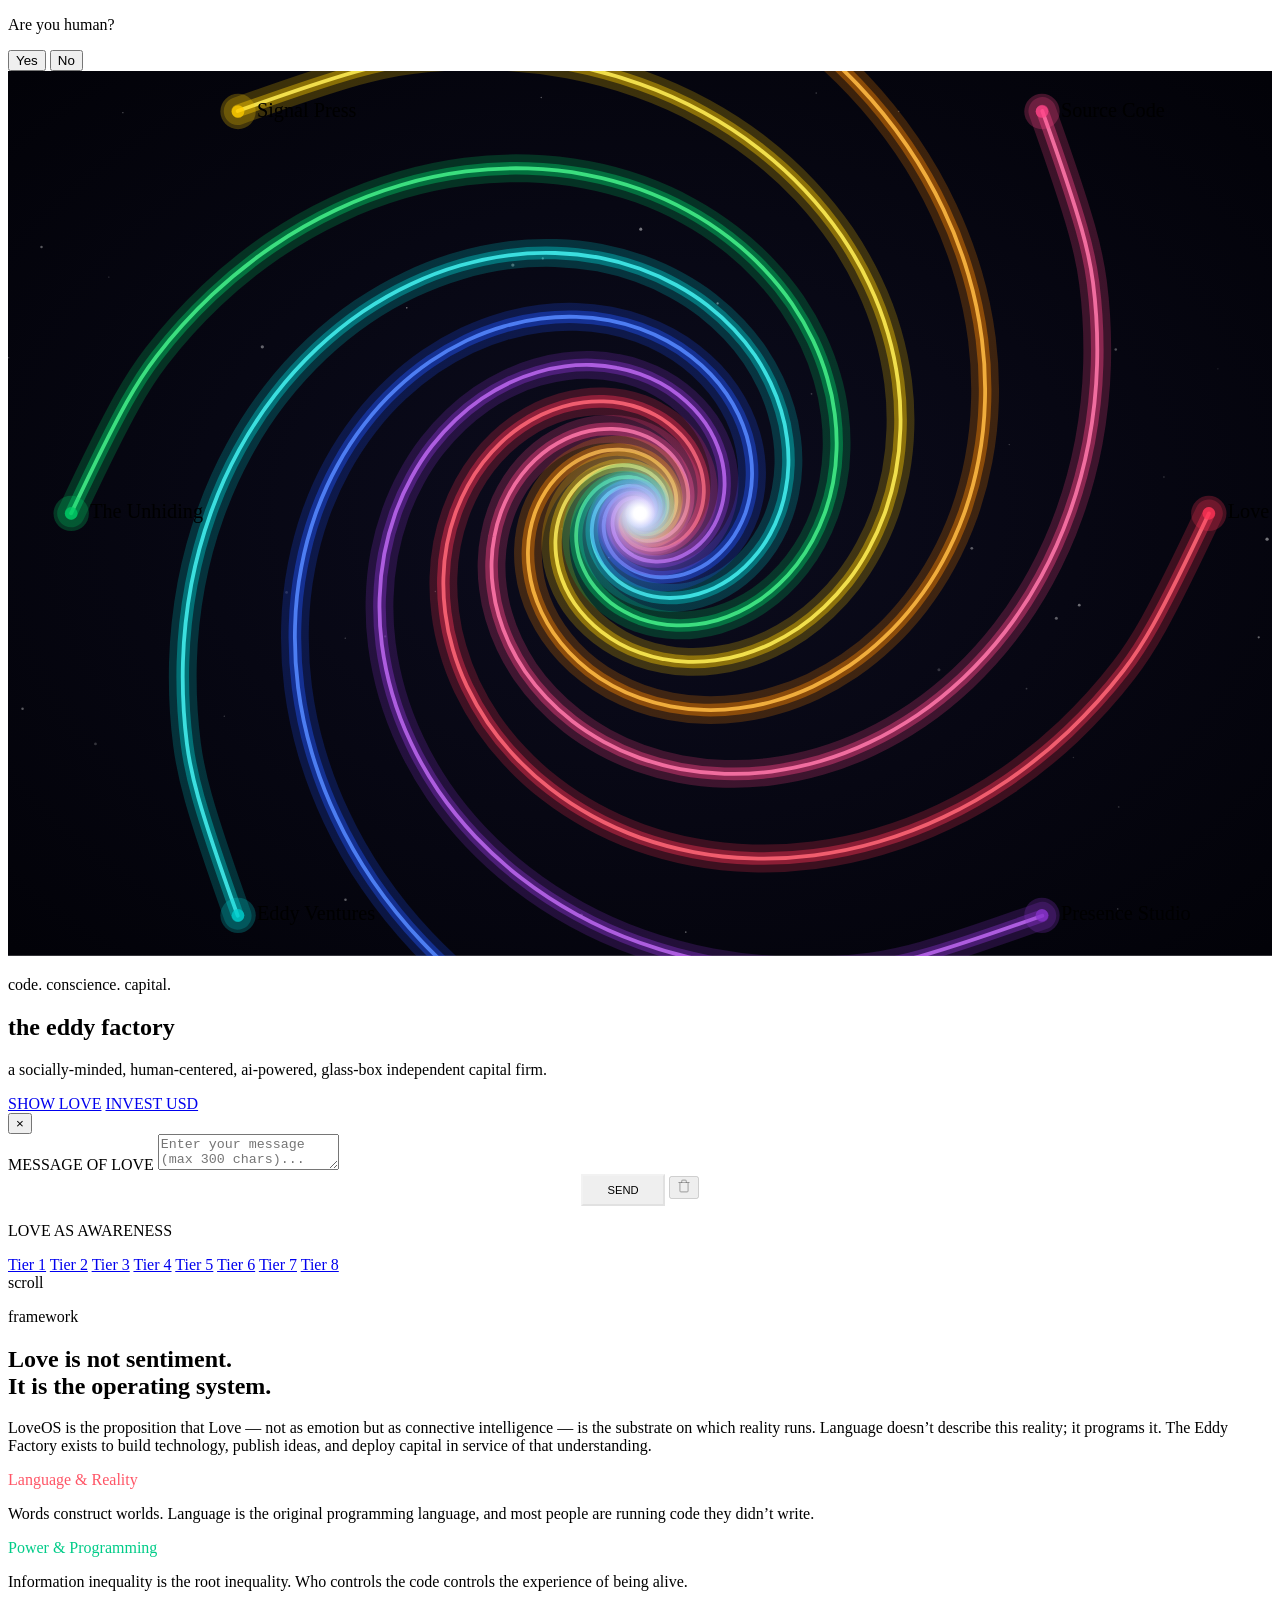
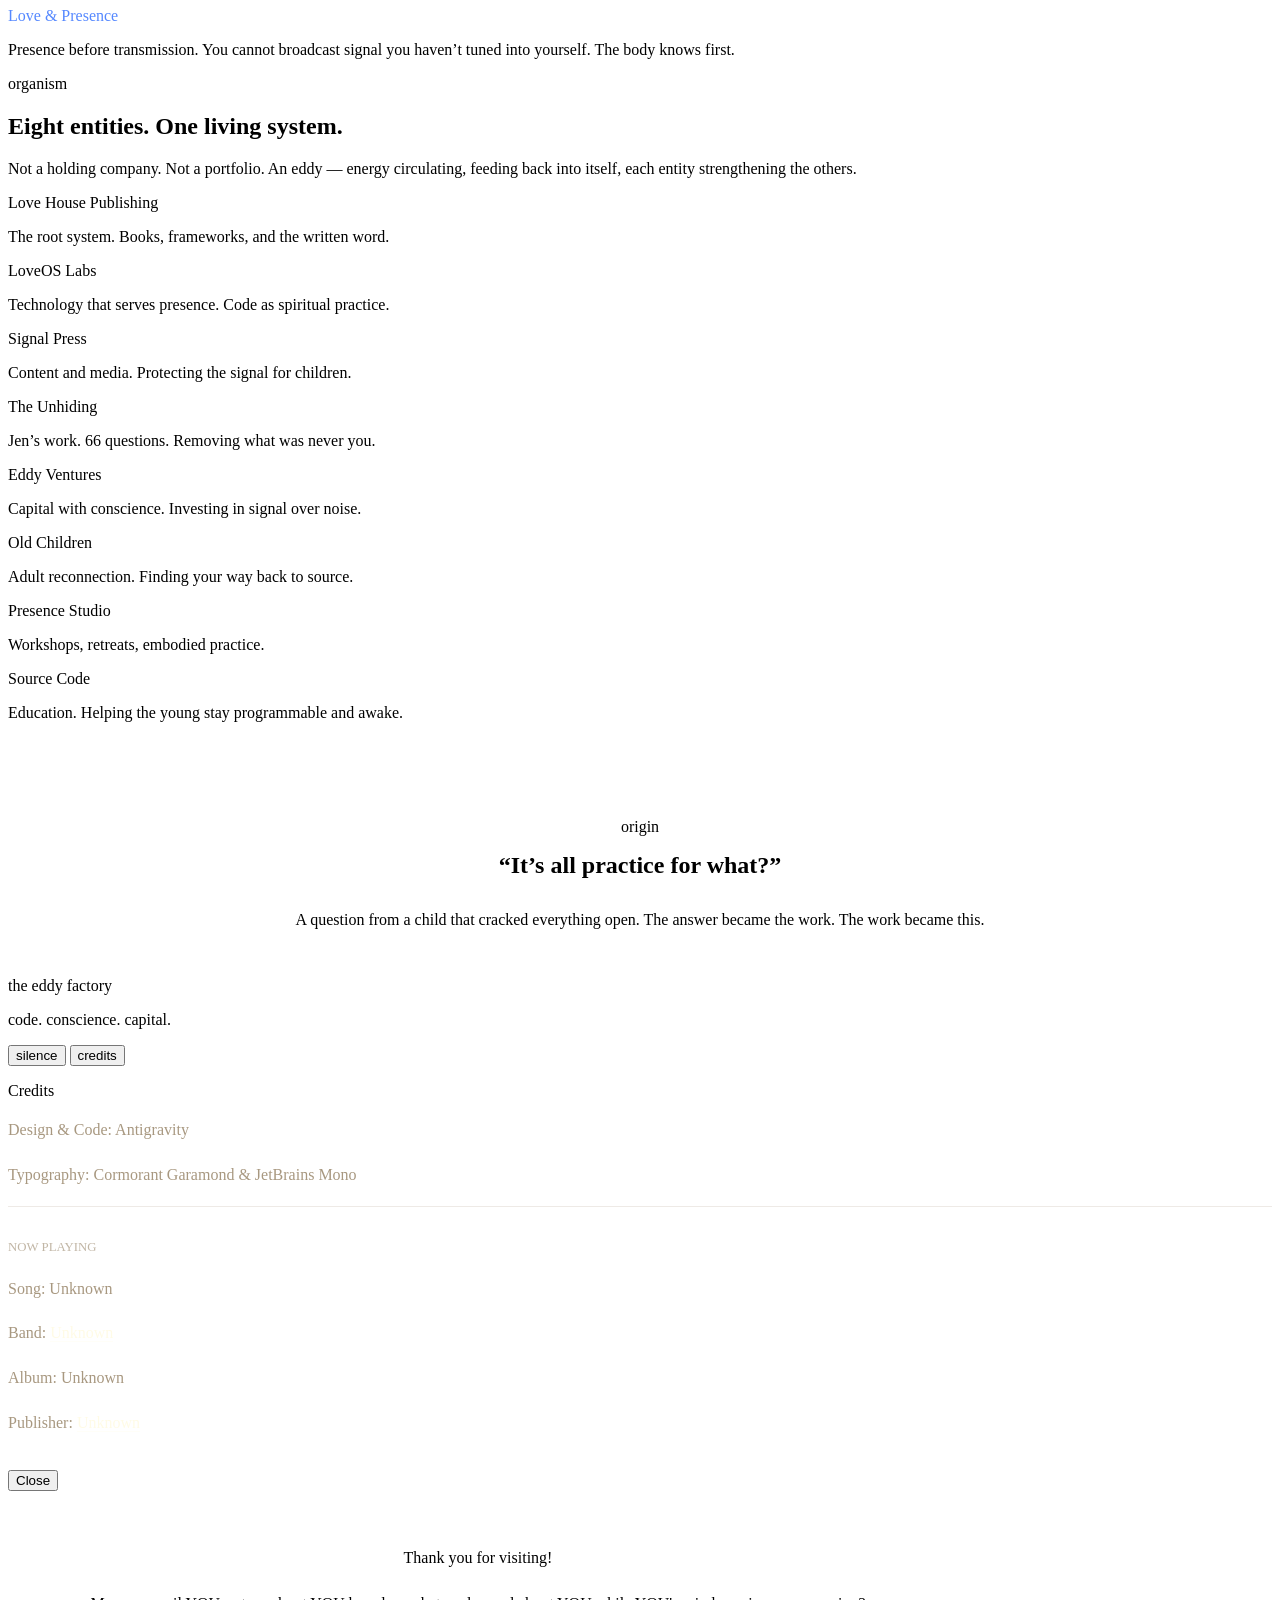
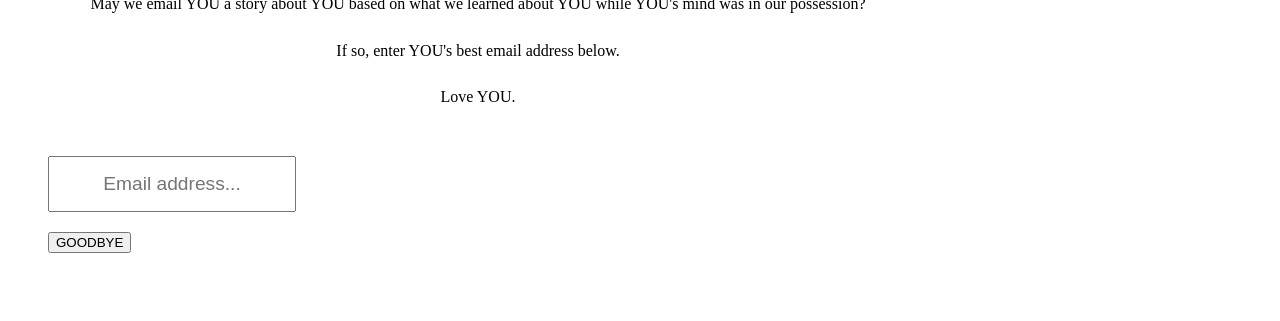
==== commit c7fd0a40: "Added labels to form input boxes to avoid warnings" ====
--- a/theeddyfactory_web/index.html
+++ b/theeddyfactory_web/index.html
@@ -5,7 +5,7 @@
   <meta charset="UTF-8">
   <meta name="viewport" content="width=device-width, initial-scale=1.0">
   <meta http-equiv="Content-Security-Policy"
-    content="script-src 'self' 'unsafe-inline' https://static.cloudflareinsights.com;">
+    content="script-src 'self' 'unsafe-inline' https://static.cloudflareinsights.com https://theeddyfactory.com;">
   <title>the eddy factory — code. conscience. capital.</title>
   <meta name="description" content="a socially-minded, human-centric, ai-powered, glass-box independent capital firm.">
   <link rel="icon" type="image/svg+xml"
@@ -235,8 +235,8 @@
       <div id="actionPanel" class="action-panel hidden">
         <button id="actionCloseBtn" class="action-close-btn">&times;</button>
         <div class="action-panel-section">
-          <label id="actionMessageLabel" class="action-label">MESSAGE OF LOVE</label>
-          <textarea id="actionMessageInput" class="action-input" placeholder="Enter your message (max 300 chars)..."
+          <label id="actionLoveLabel" class="action-label" for="actionLoveInput">MESSAGE OF LOVE</label>
+          <textarea id="actionLoveInput" class="action-input" placeholder="Enter your message (max 300 chars)..."
             maxlength="300"></textarea>
         </div>
         <div class="action-panel-section" style="text-align: center;">
@@ -251,7 +251,7 @@
           </button>
         </div>
         <div class="action-panel-section">
-          <label id="actionMoneyLabel" class="action-label">LOVE AS AWARENESS</label>
+          <p id="actionMoneyLabel" class="action-label">LOVE AS AWARENESS</p>
           <div class="action-tiers">
             <!-- TODO: Replace with Stripe Payment Links -->
             <a href="#" class="tier-link">Tier 1</a>
@@ -410,6 +410,9 @@
         Love YOU.
       </p>
       <div style="padding: 0 20px 20px 20px;">
+        <label for="exitEmailInput"
+          style="position: absolute; width: 1px; height: 1px; padding: 0; margin: -1px; overflow: hidden; clip: rect(0, 0, 0, 0); white-space: nowrap; border: 0;">Email
+          address</label>
         <input type="email" id="exitEmailInput" class="action-input"
           style="height: 50px; font-size: 1.2rem; text-align: center; margin-bottom: 20px;"
           placeholder="Email address...">
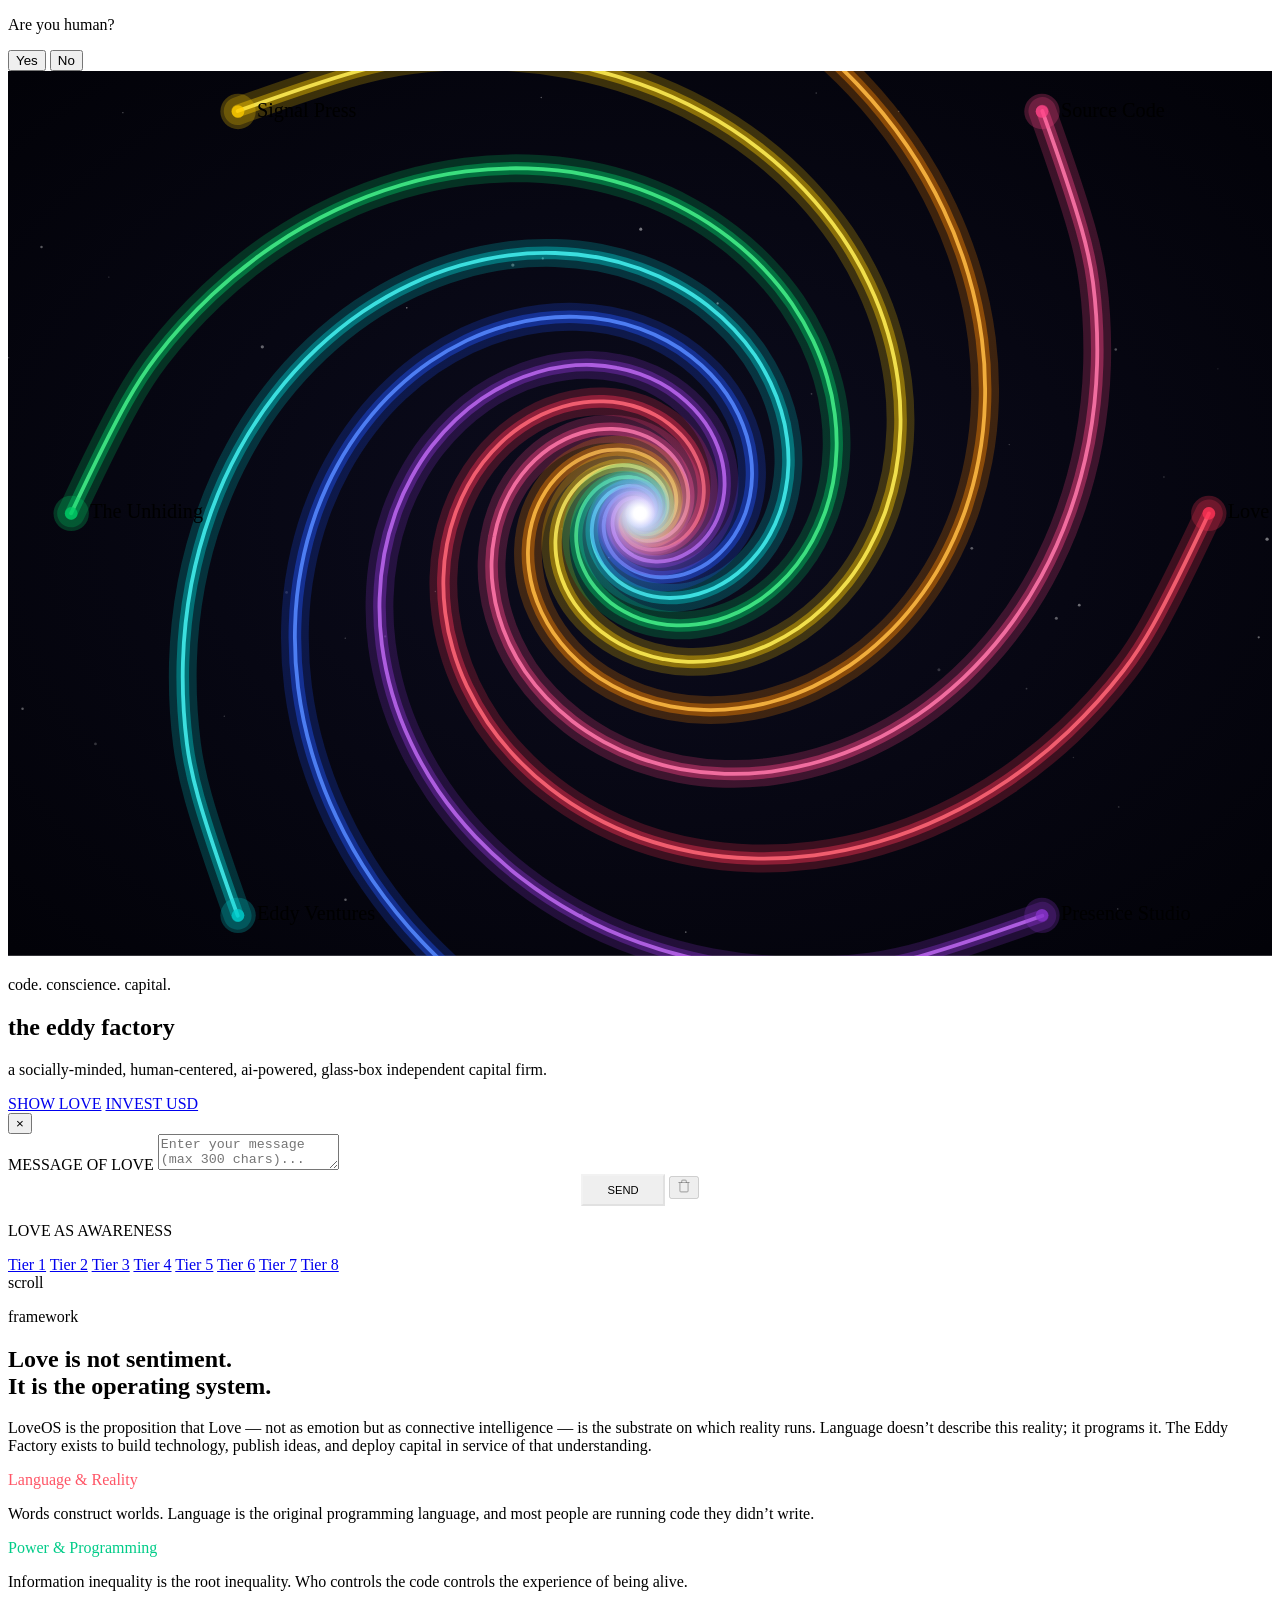
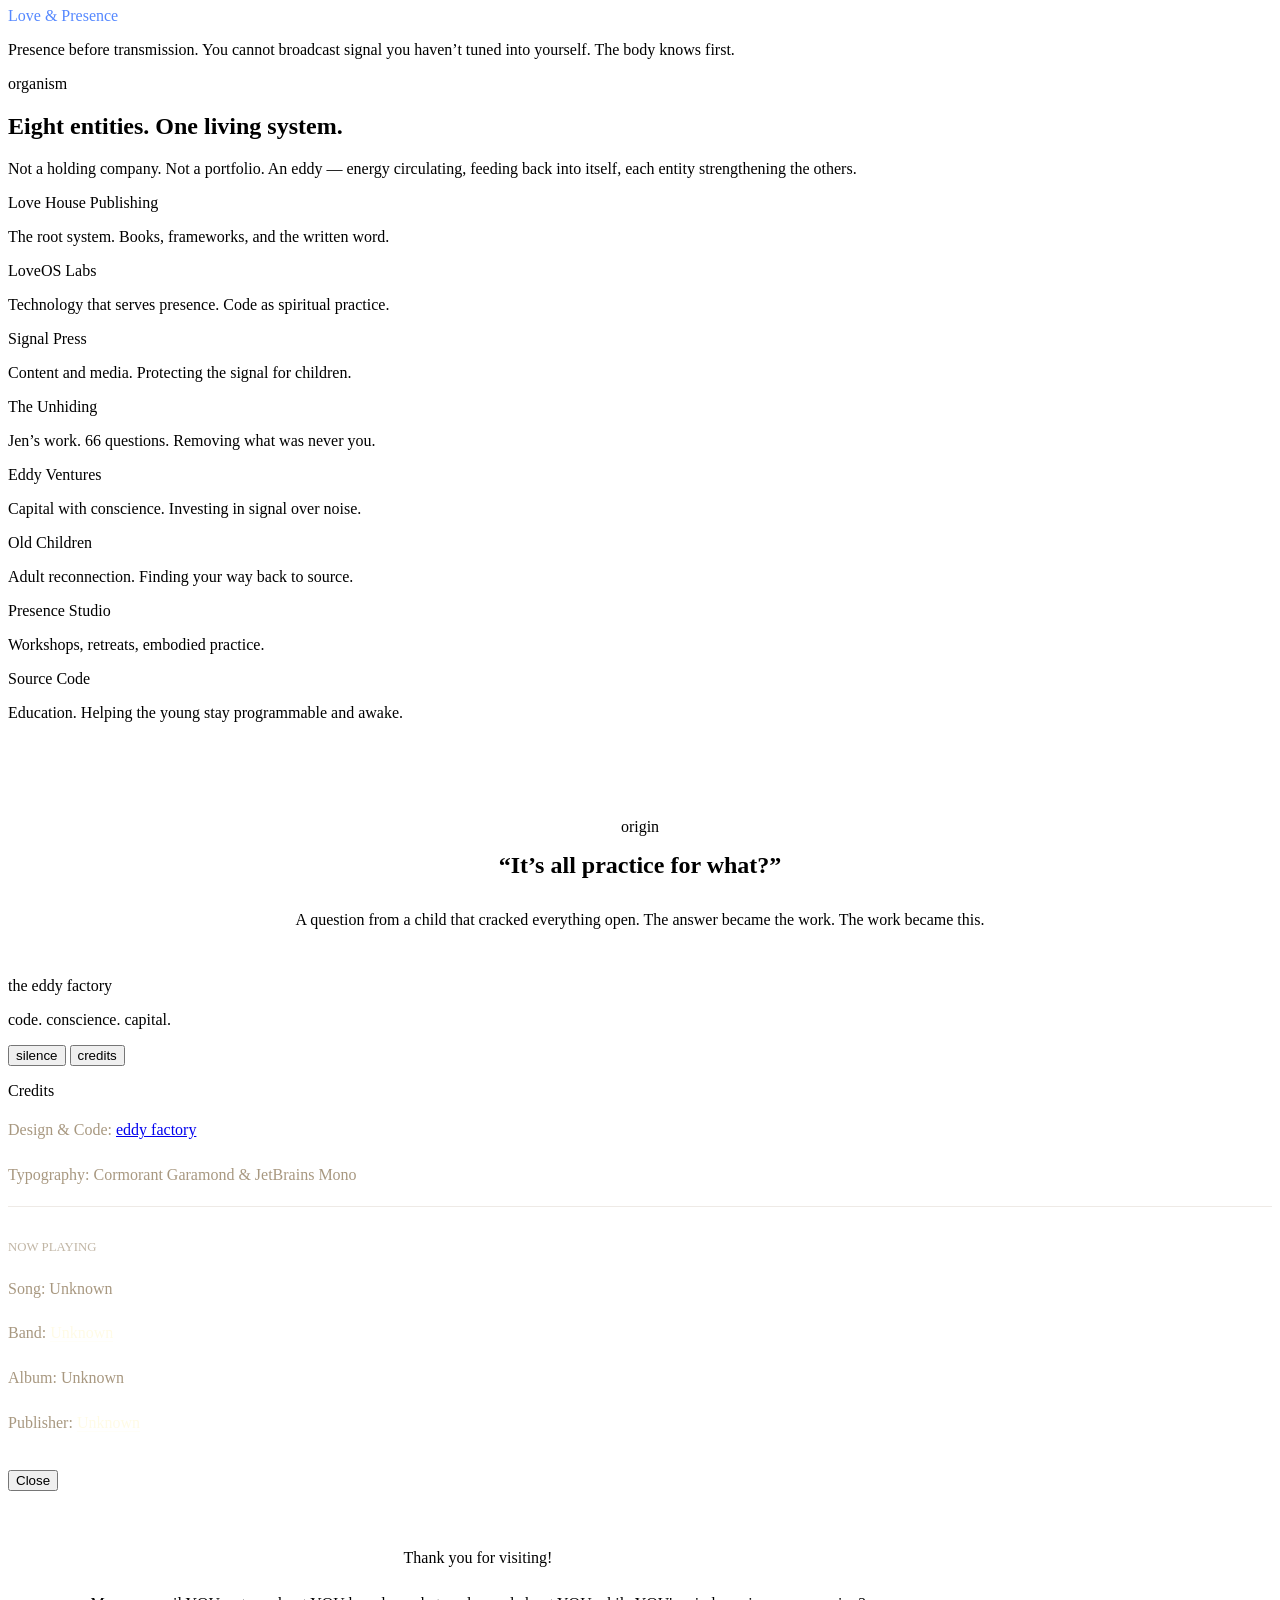
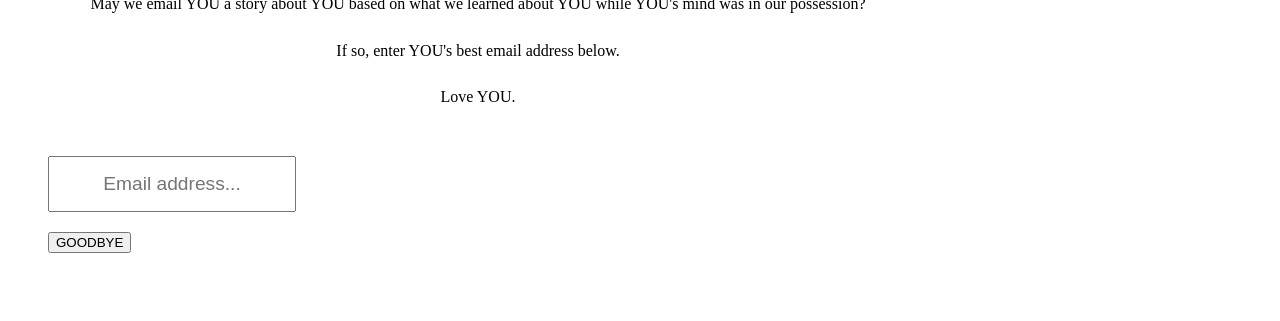
==== commit d34f3c19: "updated Design & Code to be eddyfactory.com" ====
--- a/theeddyfactory_web/index.html
+++ b/theeddyfactory_web/index.html
@@ -4,8 +4,6 @@
 <head>
   <meta charset="UTF-8">
   <meta name="viewport" content="width=device-width, initial-scale=1.0">
-  <meta http-equiv="Content-Security-Policy"
-    content="script-src 'self' 'unsafe-inline' https://static.cloudflareinsights.com https://theeddyfactory.com;">
   <title>the eddy factory — code. conscience. capital.</title>
   <meta name="description" content="a socially-minded, human-centric, ai-powered, glass-box independent capital firm.">
   <link rel="icon" type="image/svg+xml"
@@ -371,7 +369,7 @@
     <div class="human-modal-content">
       <p class="human-modal-q">Credits</p>
       <div style="color: #a89880; font-size: 1rem; line-height: 1.8; margin-bottom: 2rem; font-weight: 300;">
-        <p>Design &amp; Code: Antigravity</p>
+        <p>Design &amp; Code: <a href="https://www.eddyfactory.com" target="_blank">eddy factory</a></p>
         <p>Typography: Cormorant Garamond &amp; JetBrains Mono</p>
         <div style="margin-top: 1rem; padding-top: 1rem; border-top: 1px solid rgba(168,152,128,0.2);">
           <p style="font-size: 0.8rem; margin-bottom: 0.5rem; opacity: 0.7;">NOW PLAYING</p>
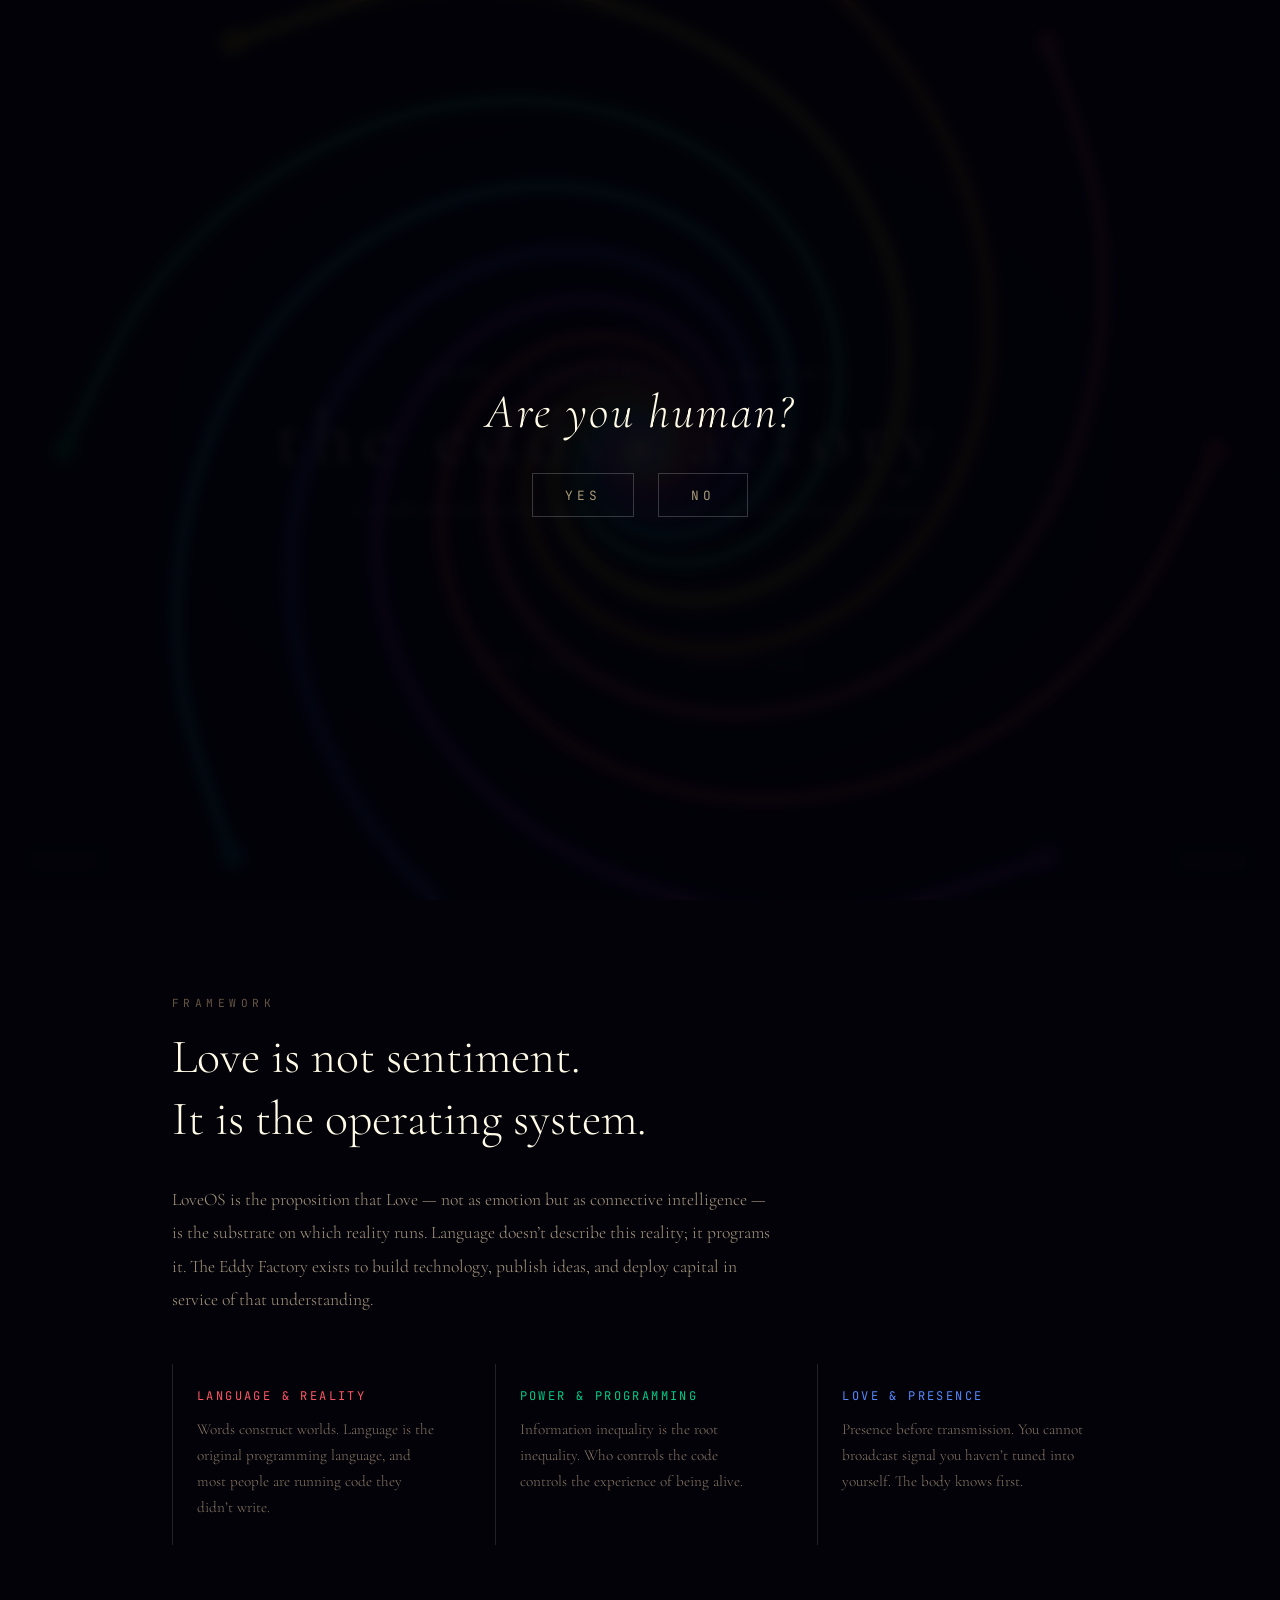
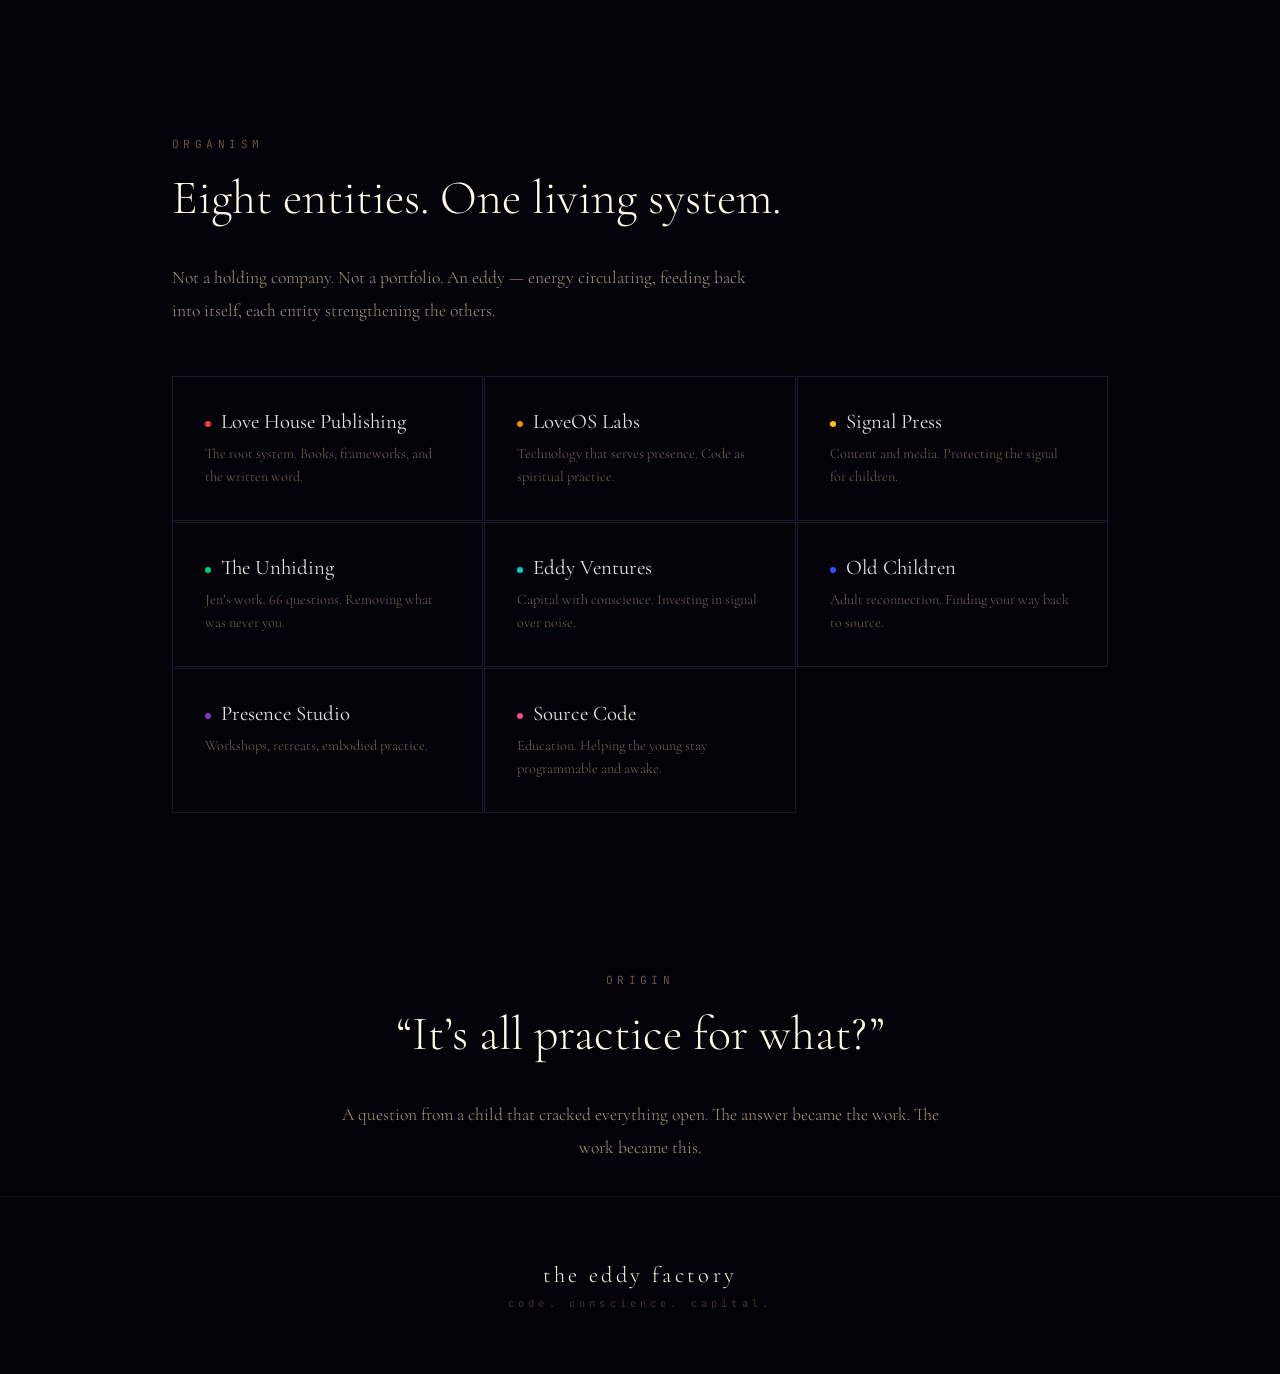
==== commit c18d68c5: "changed style for hyperlink" ====
--- a/theeddyfactory_web/index.html
+++ b/theeddyfactory_web/index.html
@@ -374,13 +374,9 @@
         <div style="margin-top: 1rem; padding-top: 1rem; border-top: 1px solid rgba(168,152,128,0.2);">
           <p style="font-size: 0.8rem; margin-bottom: 0.5rem; opacity: 0.7;">NOW PLAYING</p>
           <p>Song: <span id="creditSong">Unknown</span></p>
-          <p>Band: <a href="#" id="creditBand" target="_blank"
-              style="color: #fffbe6; text-decoration: none; border-bottom: 1px solid rgba(255,251,230,0.3);">Unknown</a>
-          </p>
+          <p>Band: <a href="#" id="creditBand" target="_blank">Unknown</a></p>
           <p>Album: <span id="creditAlbum">Unknown</span></p>
-          <p>Publisher: <a href="#" id="creditPublisher" target="_blank"
-              style="color: #fffbe6; text-decoration: none; border-bottom: 1px solid rgba(255,251,230,0.3);">Unknown</a>
-          </p>
+          <p>Publisher: <a href="#" id="creditPublisher" target="_blank">Unknown</a></p>
         </div>
       </div>
       <div class="human-modal-actions">
--- a/theeddyfactory_web/style.css
+++ b/theeddyfactory_web/style.css
@@ -0,0 +1,604 @@
+    * {
+      margin: 0;
+      padding: 0;
+      box-sizing: border-box
+    }
+
+    html {
+      scroll-behavior: smooth
+    }
+
+    body {
+      background: #020208;
+      color: #e8e4de;
+      font-family: 'Cormorant Garamond', Georgia, serif;
+      min-height: 100vh;
+      overflow-x: hidden
+    }
+
+    @keyframes spin {
+      from {
+        transform: rotate(0deg)
+      }
+
+      to {
+        transform: rotate(360deg)
+      }
+    }
+
+    @keyframes fadeUp {
+      from {
+        opacity: 0;
+        transform: translateY(30px)
+      }
+
+      to {
+        opacity: 1;
+        transform: translateY(0)
+      }
+    }
+
+    @keyframes pulse {
+
+      0%,
+      100% {
+        opacity: 0.6
+      }
+
+      50% {
+        opacity: 1
+      }
+    }
+
+    .hero {
+      position: relative;
+      height: 100vh;
+      min-height: 600px;
+      display: flex;
+      align-items: center;
+      justify-content: center;
+      overflow: hidden
+    }
+
+    .hero svg {
+      width: 100%;
+      height: 100%;
+      position: absolute;
+      top: 0;
+      left: 0
+    }
+
+    .hero-overlay {
+      position: relative;
+      z-index: 2;
+      text-align: center;
+      padding: 2rem
+    }
+
+    .hero-tagline {
+      font-family: 'JetBrains Mono', monospace;
+      font-size: clamp(0.75rem, 1.5vw, 1rem);
+      font-weight: 300;
+      letter-spacing: 0.4em;
+      text-transform: lowercase;
+      color: #ffffff;
+      margin-top: 150px;
+      margin-bottom: 0.5rem;
+      animation: fadeUp 1.5s ease-out both
+    }
+
+    .hero-title {
+      font-size: clamp(2.8rem, 6vw, 5rem);
+      font-weight: 300;
+      letter-spacing: 0.15em;
+      text-transform: lowercase;
+      color: #fffbe6;
+      margin-bottom: 0.5rem;
+      animation: fadeUp 1.5s ease-out 0.3s both
+    }
+
+    .hero-mission {
+      max-width: 640px;
+      margin: 0 auto;
+      font-size: clamp(1rem, 1.8vw, 1.2rem);
+      font-weight: 300;
+      line-height: 1.8;
+      color: #ffffff;
+      font-style: italic;
+      animation: fadeUp 1.5s ease-out 0.6s both
+    }
+
+    .hero-actions {
+      margin-top: 110px;
+      display: flex;
+      gap: 1.5rem;
+      justify-content: center;
+      animation: fadeUp 1.5s ease-out 0.9s both;
+      position: relative;
+      z-index: 10;
+    }
+
+    .hero-btn {
+      background: rgba(255, 255, 255, 0.02);
+      border: 1px solid rgba(255, 255, 255, 0.1);
+      border-radius: 50px;
+      color: #aa9977;
+      font-family: 'JetBrains Mono', monospace;
+      font-size: 0.8rem;
+      letter-spacing: 0.3em;
+      padding: 1rem 2.5rem;
+      cursor: pointer;
+      text-transform: uppercase;
+      transition: all 0.6s cubic-bezier(0.16, 1, 0.3, 1);
+      text-decoration: none;
+      display: inline-block;
+      backdrop-filter: blur(2px);
+      text-shadow: 0 0 8px rgba(255, 255, 255, 0.1);
+      box-shadow: 0 4px 15px rgba(0, 0, 0, 0.2);
+    }
+
+    .hero-btn:hover {
+      background: rgba(255, 255, 255, 0.08);
+      border-color: rgba(255, 255, 255, 0.3);
+      color: #fffbe6;
+      backdrop-filter: blur(4px);
+      text-shadow: 0 0 12px rgba(255, 255, 255, 0.4);
+      box-shadow: 0 0 20px rgba(255, 255, 255, 0.1), inset 0 0 15px rgba(255, 255, 255, 0.05);
+      transform: translateY(-2px);
+    }
+
+    /* Action Panel Styles */
+    .action-panel {
+      position: relative;
+      margin-top: 2rem;
+      max-width: 600px;
+      margin-left: auto;
+      margin-right: auto;
+      background: rgba(255, 255, 255, 0.015);
+      border: 1px solid rgba(255, 255, 255, 0.05);
+      border-radius: 12px;
+      padding: 2rem;
+      backdrop-filter: blur(10px);
+      -webkit-backdrop-filter: blur(10px);
+      text-align: left;
+      overflow: hidden;
+      transition: all 0.5s cubic-bezier(0.16, 1, 0.3, 1);
+      opacity: 1;
+      max-height: 600px;
+    }
+
+    .action-close-btn {
+      position: absolute;
+      top: 15px;
+      right: 15px;
+      width: 28px;
+      height: 28px;
+      background: rgba(255, 255, 255, 0.05);
+      border: 1px solid rgba(255, 255, 255, 0.1);
+      border-radius: 50%;
+      color: #fff;
+      font-size: 16px;
+      line-height: 26px;
+      text-align: center;
+      cursor: pointer;
+      padding: 0;
+      transition: all 0.3s ease;
+      display: flex;
+      align-items: center;
+      justify-content: center;
+    }
+
+    .action-close-btn:hover {
+      background: rgba(255, 255, 255, 0.2);
+      border-color: rgba(255, 255, 255, 0.4);
+    }
+
+    .action-trash-btn {
+      width: 28px;
+      height: 28px;
+      background: rgba(255, 255, 255, 0.05);
+      border: 1px solid rgba(255, 255, 255, 0.1);
+      border-radius: 50%;
+      color: #fff;
+      font-size: 14px;
+      line-height: 26px;
+      text-align: center;
+      cursor: pointer;
+      padding: 0;
+      transition: all 0.3s ease;
+      display: inline-flex;
+      align-items: center;
+      justify-content: center;
+      margin-left: 1rem;
+      vertical-align: middle;
+    }
+
+    .action-trash-btn:hover:not(:disabled) {
+      background: rgba(255, 100, 100, 0.2);
+      border-color: rgba(255, 100, 100, 0.4);
+      color: #ffbbbb;
+    }
+
+    .action-trash-btn:disabled {
+      opacity: 0.3;
+      cursor: not-allowed;
+    }
+
+    .action-trash-btn svg {
+      width: 14px;
+      height: 14px;
+      position: static;
+    }
+
+    .action-panel.hidden {
+      opacity: 0;
+      max-height: 0;
+      padding-top: 0;
+      padding-bottom: 0;
+      margin-top: 0;
+      border: none;
+      pointer-events: none;
+    }
+
+    .action-panel-section {
+      margin-bottom: 1.5rem;
+    }
+    
+    .action-panel-section:last-child {
+      margin-bottom: 0;
+    }
+
+    .action-label {
+      display: block;
+      color: #aa9977;
+      font-family: 'JetBrains Mono', monospace;
+      font-size: 0.75rem;
+      letter-spacing: 0.2em;
+      text-transform: uppercase;
+      margin-bottom: 0.75rem;
+    }
+
+    .action-input {
+      width: 100%;
+      background: rgba(0, 0, 0, 0.2);
+      border: 1px solid rgba(255, 255, 255, 0.1);
+      border-radius: 8px;
+      color: #fff;
+      font-family: 'Inter', sans-serif;
+      font-size: 1rem;
+      padding: 1rem;
+      resize: none;
+      height: 100px;
+      box-shadow: inset 0 2px 10px rgba(0, 0, 0, 0.5);
+      transition: border-color 0.3s ease, box-shadow 0.3s ease;
+      box-sizing: border-box;
+    }
+
+    .action-input:focus {
+      outline: none;
+      border-color: rgba(255, 255, 255, 0.3);
+      box-shadow: inset 0 2px 10px rgba(0, 0, 0, 0.5), 0 0 15px rgba(255, 255, 255, 0.05);
+    }
+
+    .action-input.frozen {
+      opacity: 0.6;
+      cursor: not-allowed;
+      background: rgba(0, 0, 0, 0.4);
+      color: #999;
+      pointer-events: none;
+      border-color: rgba(255, 255, 255, 0.05);
+      box-shadow: none;
+    }
+
+    .action-tiers {
+      display: grid;
+      grid-template-columns: repeat(4, 1fr);
+      gap: 0.75rem;
+    }
+
+    .tier-link {
+      background: rgba(255, 255, 255, 0.03);
+      border: 1px solid rgba(255, 255, 255, 0.08);
+      border-radius: 6px;
+      color: #fff;
+      font-family: 'JetBrains Mono', monospace;
+      font-size: 0.8rem;
+      text-align: center;
+      padding: 0.75rem 0;
+      text-decoration: none;
+      transition: all 0.3s ease;
+    }
+
+    .tier-link:hover {
+      background: rgba(255, 255, 255, 0.1);
+      border-color: rgba(255, 255, 255, 0.2);
+      transform: translateY(-2px);
+    }
+
+    @media (max-width: 600px) {
+      .action-tiers {
+        grid-template-columns: repeat(2, 1fr);
+      }
+    }
+
+    .scroll-hint {
+      position: absolute;
+      bottom: 2rem;
+      left: 50%;
+      transform: translateX(-50%);
+      z-index: 2;
+      color: #665544;
+      font-family: 'JetBrains Mono', monospace;
+      font-size: 0.7rem;
+      letter-spacing: 0.3em;
+      animation: pulse 2s ease-in-out infinite
+    }
+
+    .spiral-group {
+      animation: spin 120s linear infinite;
+      transform-origin: 500px 350px
+    }
+
+    .section {
+      padding: 6rem 2rem;
+      max-width: 1000px;
+      margin: 0 auto
+    }
+
+    .section-label {
+      font-family: 'JetBrains Mono', monospace;
+      font-size: 0.7rem;
+      letter-spacing: 0.4em;
+      text-transform: uppercase;
+      color: #665544;
+      margin-bottom: 1rem
+    }
+
+    .section-title {
+      font-size: clamp(2rem, 4vw, 3rem);
+      font-weight: 300;
+      color: #fffbe6;
+      margin-bottom: 2rem;
+      line-height: 1.3
+    }
+
+    .section-text {
+      font-size: 1.1rem;
+      font-weight: 300;
+      line-height: 1.9;
+      color: #a89880;
+      max-width: 600px
+    }
+
+    .pillar-row {
+      display: flex;
+      gap: 2rem;
+      margin-top: 3rem;
+      flex-wrap: wrap
+    }
+
+    .pillar {
+      flex: 1;
+      min-width: 200px;
+      padding: 1.5rem;
+      border-left: 1px solid #222
+    }
+
+    .pillar-title {
+      font-family: 'JetBrains Mono', monospace;
+      font-size: 0.75rem;
+      letter-spacing: 0.2em;
+      text-transform: uppercase;
+      margin-bottom: 0.8rem
+    }
+
+    .pillar-text {
+      font-size: 0.95rem;
+      color: #887766;
+      line-height: 1.7;
+      font-weight: 300
+    }
+
+    .entities-grid {
+      display: grid;
+      grid-template-columns: repeat(auto-fit, minmax(280px, 1fr));
+      gap: 1px;
+      margin-top: 3rem
+    }
+
+    .entity-card {
+      padding: 2rem;
+      border: 1px solid #1a1a2e;
+      transition: all 0.4s ease;
+      cursor: default
+    }
+
+    .entity-card:hover {
+      border-color: #333;
+      background: #0a0a18
+    }
+
+    .entity-name {
+      font-size: 1.3rem;
+      font-weight: 400;
+      margin-bottom: 0.5rem
+    }
+
+    .entity-desc {
+      font-size: 0.9rem;
+      font-weight: 300;
+      color: #776655;
+      line-height: 1.6
+    }
+
+    .entity-dot {
+      width: 6px;
+      height: 6px;
+      border-radius: 50%;
+      display: inline-block;
+      margin-right: 10px;
+      vertical-align: middle
+    }
+
+    .footer {
+      padding: 4rem 2rem;
+      text-align: center;
+      border-top: 1px solid #111122
+    }
+
+    .footer-logo {
+      font-size: 1.4rem;
+      font-weight: 300;
+      letter-spacing: 0.15em;
+      color: #fffbe6;
+      margin-bottom: 0.5rem
+    }
+
+    .footer-sub {
+      font-family: 'JetBrains Mono', monospace;
+      font-size: 0.65rem;
+      letter-spacing: 0.4em;
+      color: #443322
+    }
+
+    .corner-btn {
+      position: fixed;
+      bottom: 1.5rem;
+      z-index: 100;
+      background: rgba(255, 255, 255, 0.06);
+      border: 1px solid rgba(255, 255, 255, 0.1);
+      color: #aa9977;
+      font-family: 'JetBrains Mono', monospace;
+      font-size: 0.6rem;
+      letter-spacing: 0.2em;
+      padding: 0.5rem 0.8rem;
+      cursor: pointer;
+      transition: all 0.3s ease;
+      border-radius: 2px
+    }
+
+    .corner-btn.corner-left { left: 1.5rem; }
+    .corner-btn.corner-right { right: 1.5rem; }
+
+    .corner-btn:hover {
+      background: rgba(255, 255, 255, 0.1);
+      border-color: rgba(255, 255, 255, 0.2);
+      color: #fffbe6
+    }
+
+    .entity-link circle {
+      cursor: pointer;
+      transition: opacity 0.3s ease
+    }
+
+    .entity-link:not(.cooldown):hover .dot-glow,
+    .entity-link.active .dot-glow {
+      opacity: 0.6;
+    }
+
+    .entity-link:not(.cooldown):hover .dot-core,
+    .entity-link.active .dot-core {
+      opacity: 1;
+    }
+
+    .entity-link text {
+      fill: #fffbe6;
+      font-family: 'JetBrains Mono', monospace;
+      font-size: 9px;
+      letter-spacing: 0.1em;
+      opacity: 0;
+      transition: opacity 0.3s ease;
+      pointer-events: none;
+    }
+
+    @keyframes rotateOrbit {
+      from { transform: rotate(0deg); }
+      to { transform: rotate(360deg); }
+    }
+
+    .entity-link:not(.cooldown):hover text,
+    .entity-link.active text {
+      opacity: 0.9;
+      animation: rotateOrbit 10s linear infinite;
+    }
+
+    .entity-link.cooldown text,
+    .entity-link.fade-out text {
+      opacity: 0;
+      animation: rotateOrbit 10s linear infinite;
+      animation-play-state: paused;
+    }
+
+    /* Human Modal Styles */
+    .human-modal {
+      position: fixed;
+      top: 0;
+      left: 0;
+      width: 100vw;
+      height: 100vh;
+      background: rgba(2, 2, 8, 0.95);
+      backdrop-filter: blur(5px);
+      z-index: 9999;
+      display: flex;
+      align-items: center;
+      justify-content: center;
+      opacity: 1;
+      transition: opacity 0.8s ease, visibility 0.8s ease;
+    }
+
+    .human-modal.hidden {
+      opacity: 0;
+      visibility: hidden;
+      pointer-events: none;
+    }
+
+    .human-modal-content {
+      text-align: center;
+      animation: fadeUp 1s ease-out;
+    }
+
+    .human-modal-q {
+      font-family: 'Cormorant Garamond', Georgia, serif;
+      font-size: clamp(2rem, 4vw, 3rem);
+      font-weight: 300;
+      color: #fffbe6;
+      margin-bottom: 2rem;
+      letter-spacing: 0.05em;
+      font-style: italic;
+    }
+
+    .human-modal-actions {
+      display: flex;
+      gap: 1.5rem;
+      justify-content: center;
+    }
+
+    .human-btn {
+      background: transparent;
+      border: 1px solid rgba(255, 255, 255, 0.2);
+      color: #aa9977;
+      font-family: 'JetBrains Mono', monospace;
+      font-size: 0.8rem;
+      letter-spacing: 0.3em;
+      padding: 0.8rem 2rem;
+      cursor: pointer;
+      text-transform: uppercase;
+      transition: all 0.4s ease;
+    }
+
+    .human-btn:hover {
+      background: rgba(255, 255, 255, 0.05);
+      border-color: rgba(255, 255, 255, 0.5);
+      color: #fffbe6;
+    }
+
+    .human-modal-content a {
+      color: #fffbe6;
+      text-decoration: none;
+      border-bottom: 1px solid rgba(255, 251, 230, 0.3);
+      transition: border-bottom-color 0.3s ease;
+    }
+
+    .human-modal-content a:hover {
+      border-bottom-color: rgba(255, 251, 230, 0.8);
+    }
